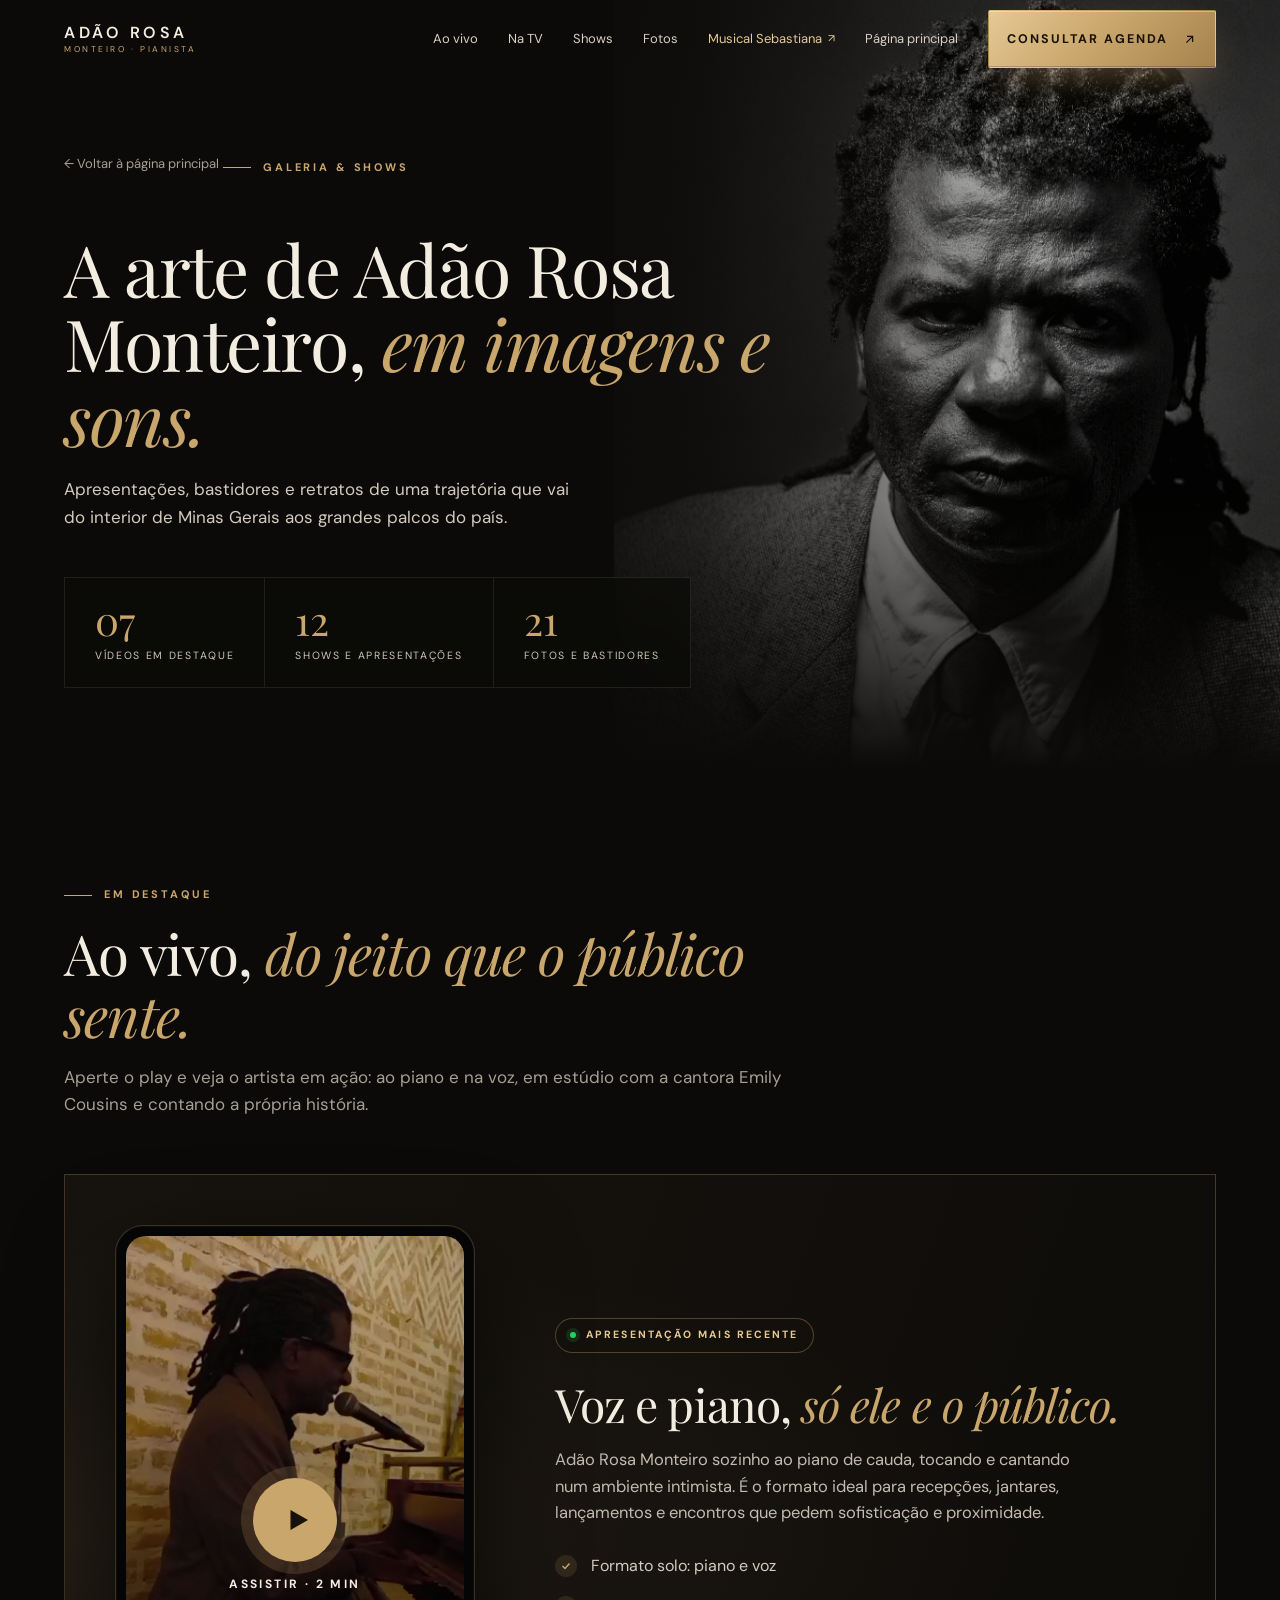
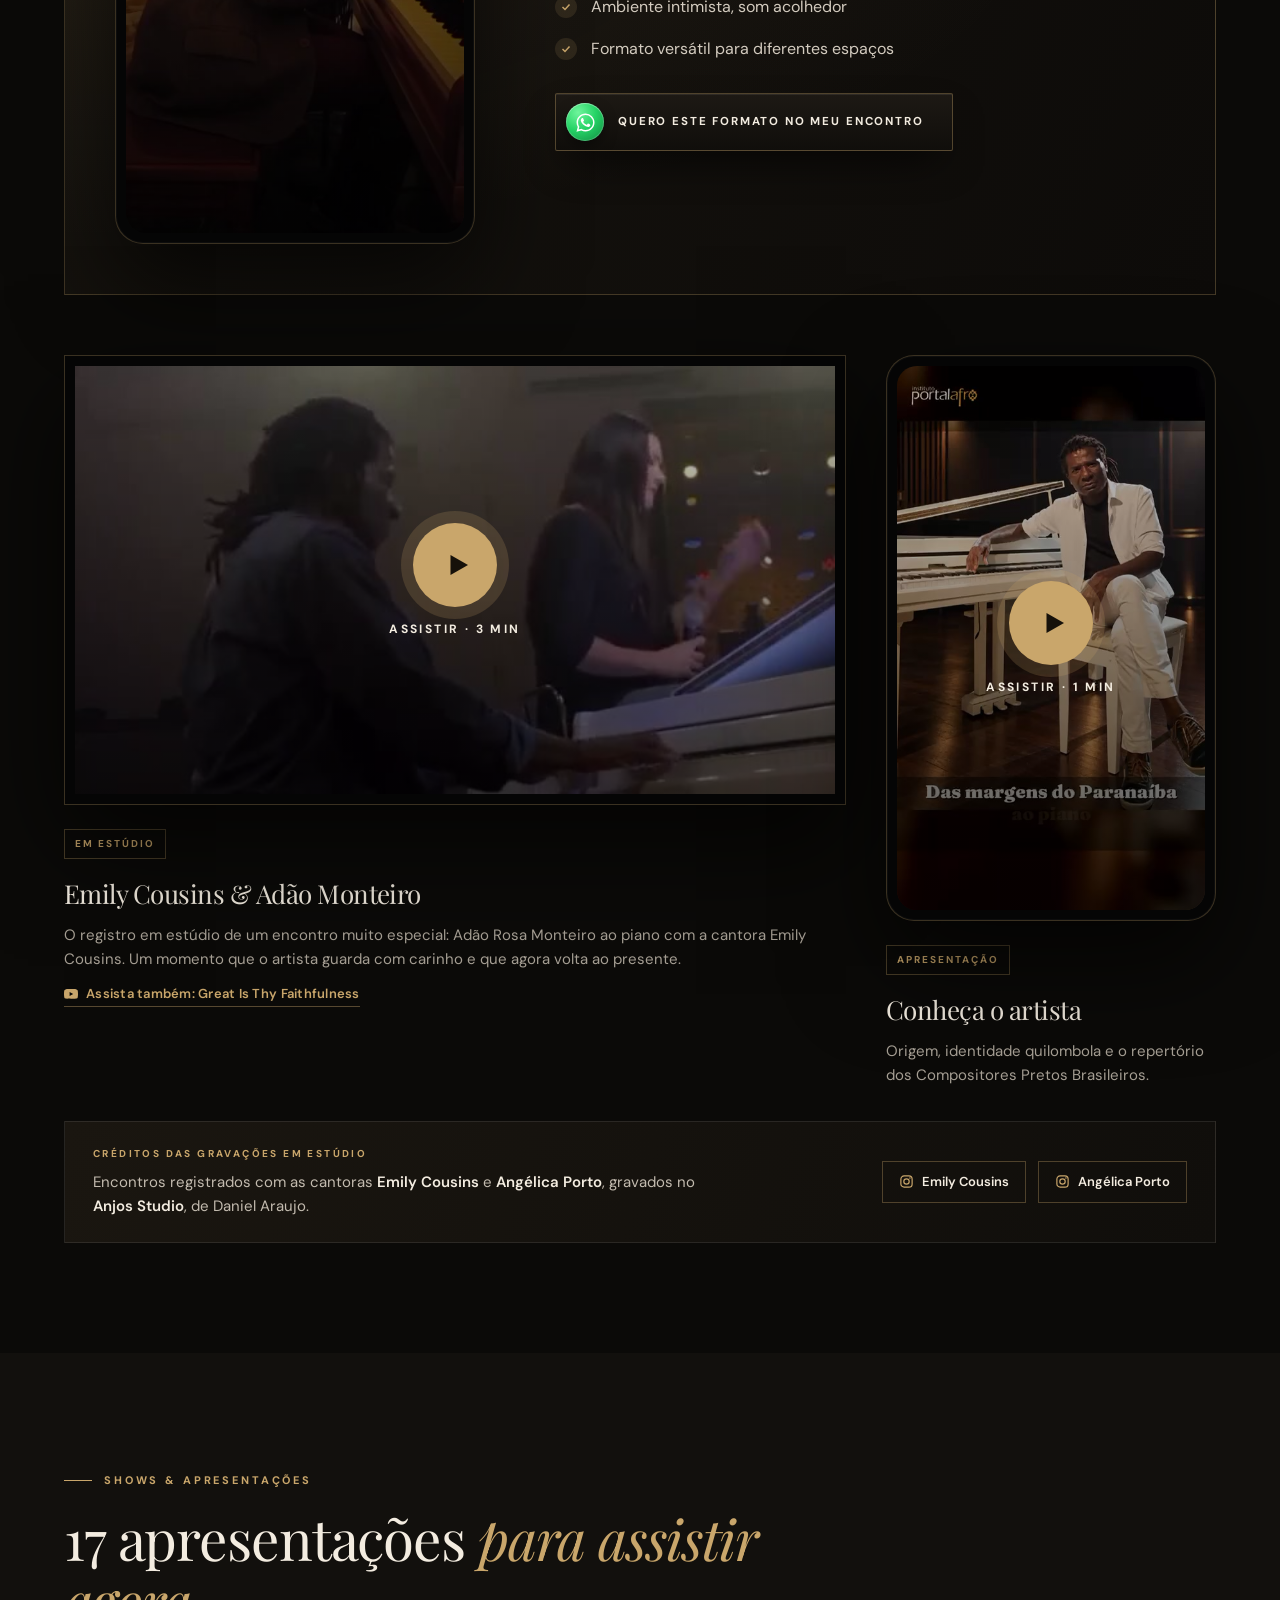
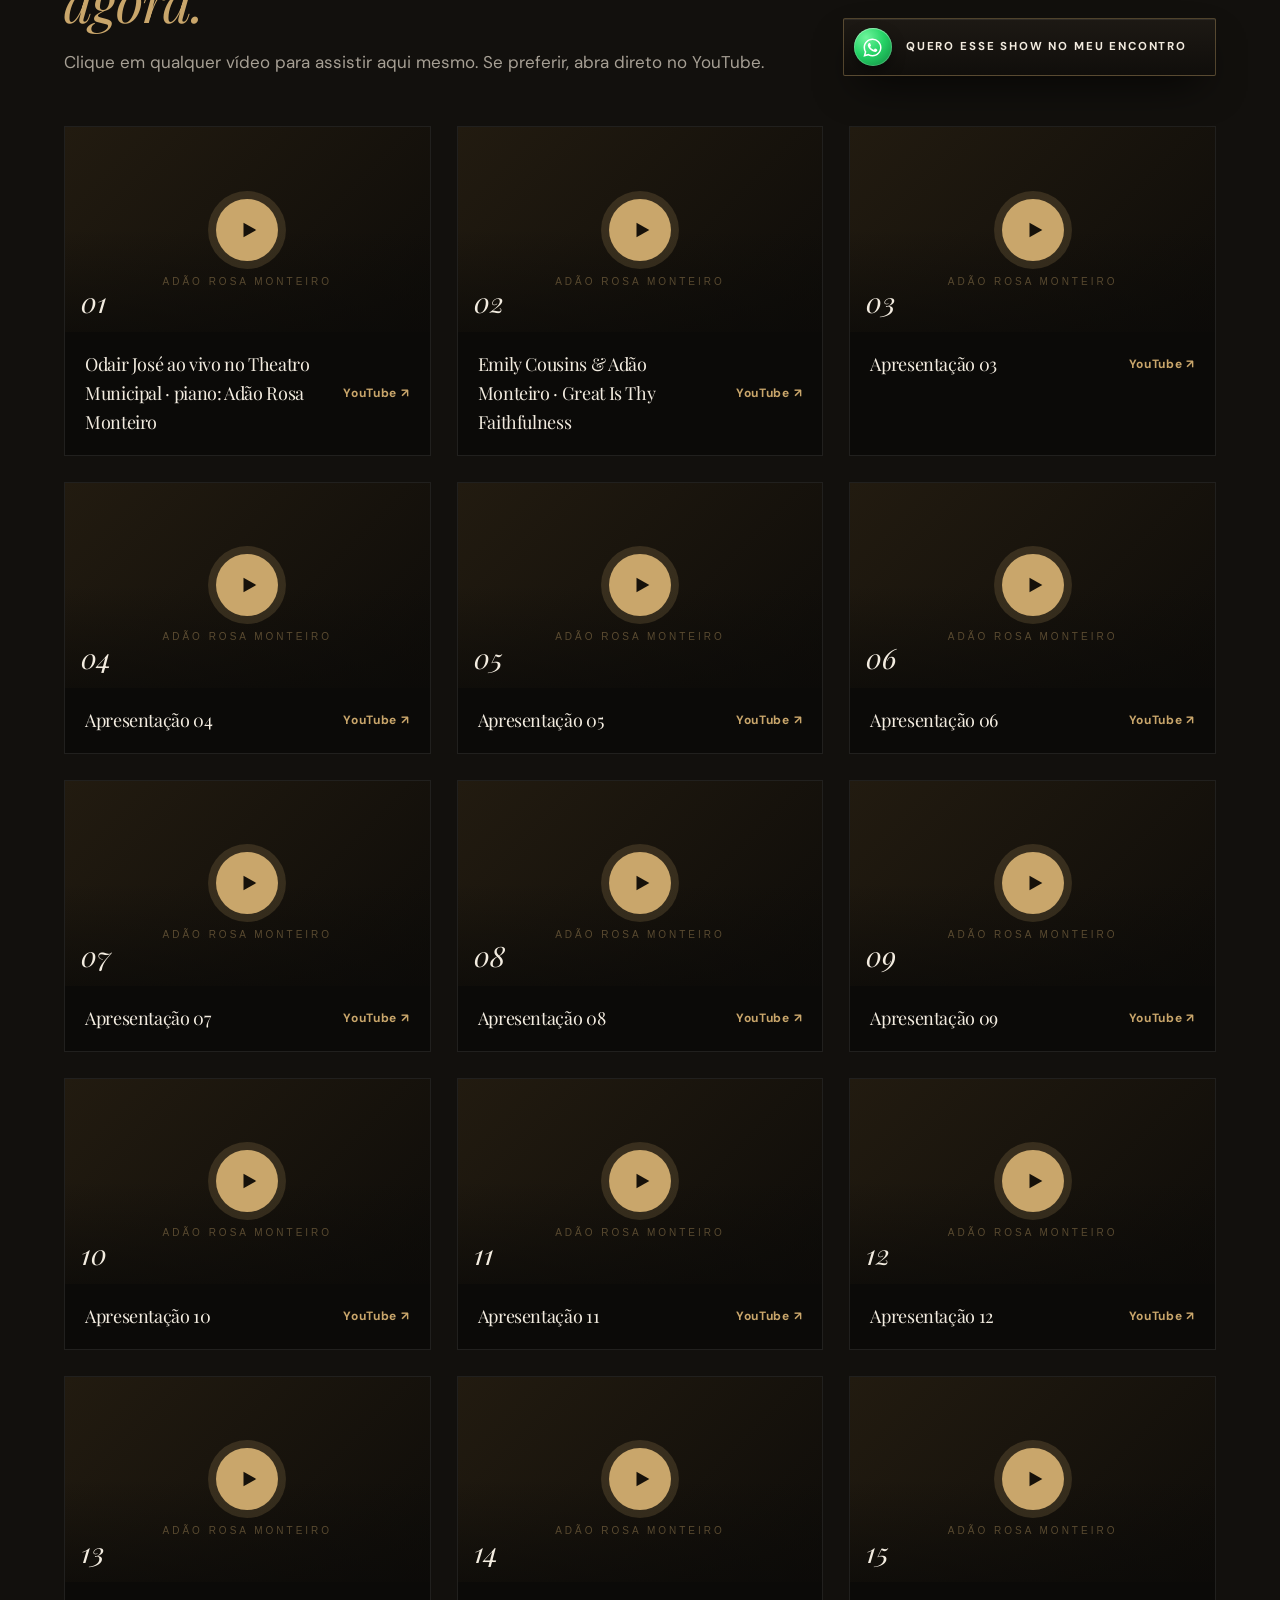
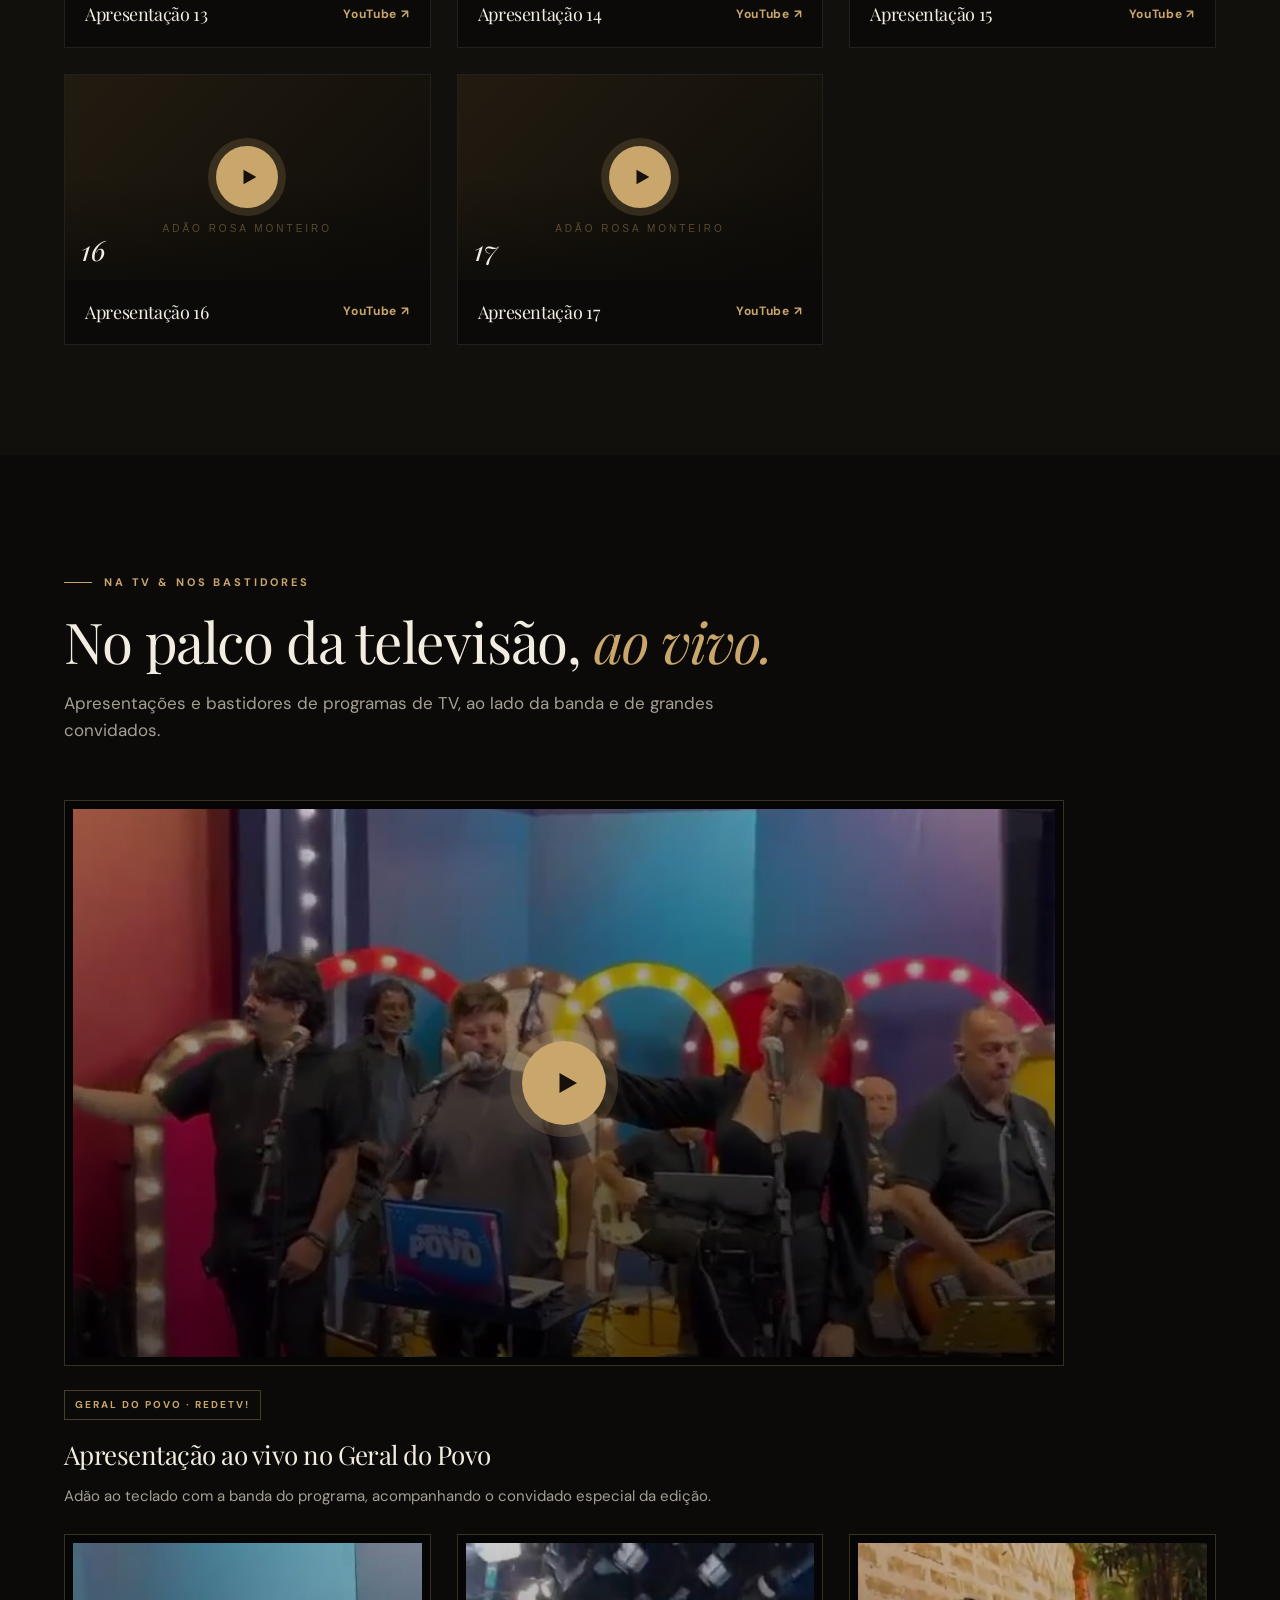
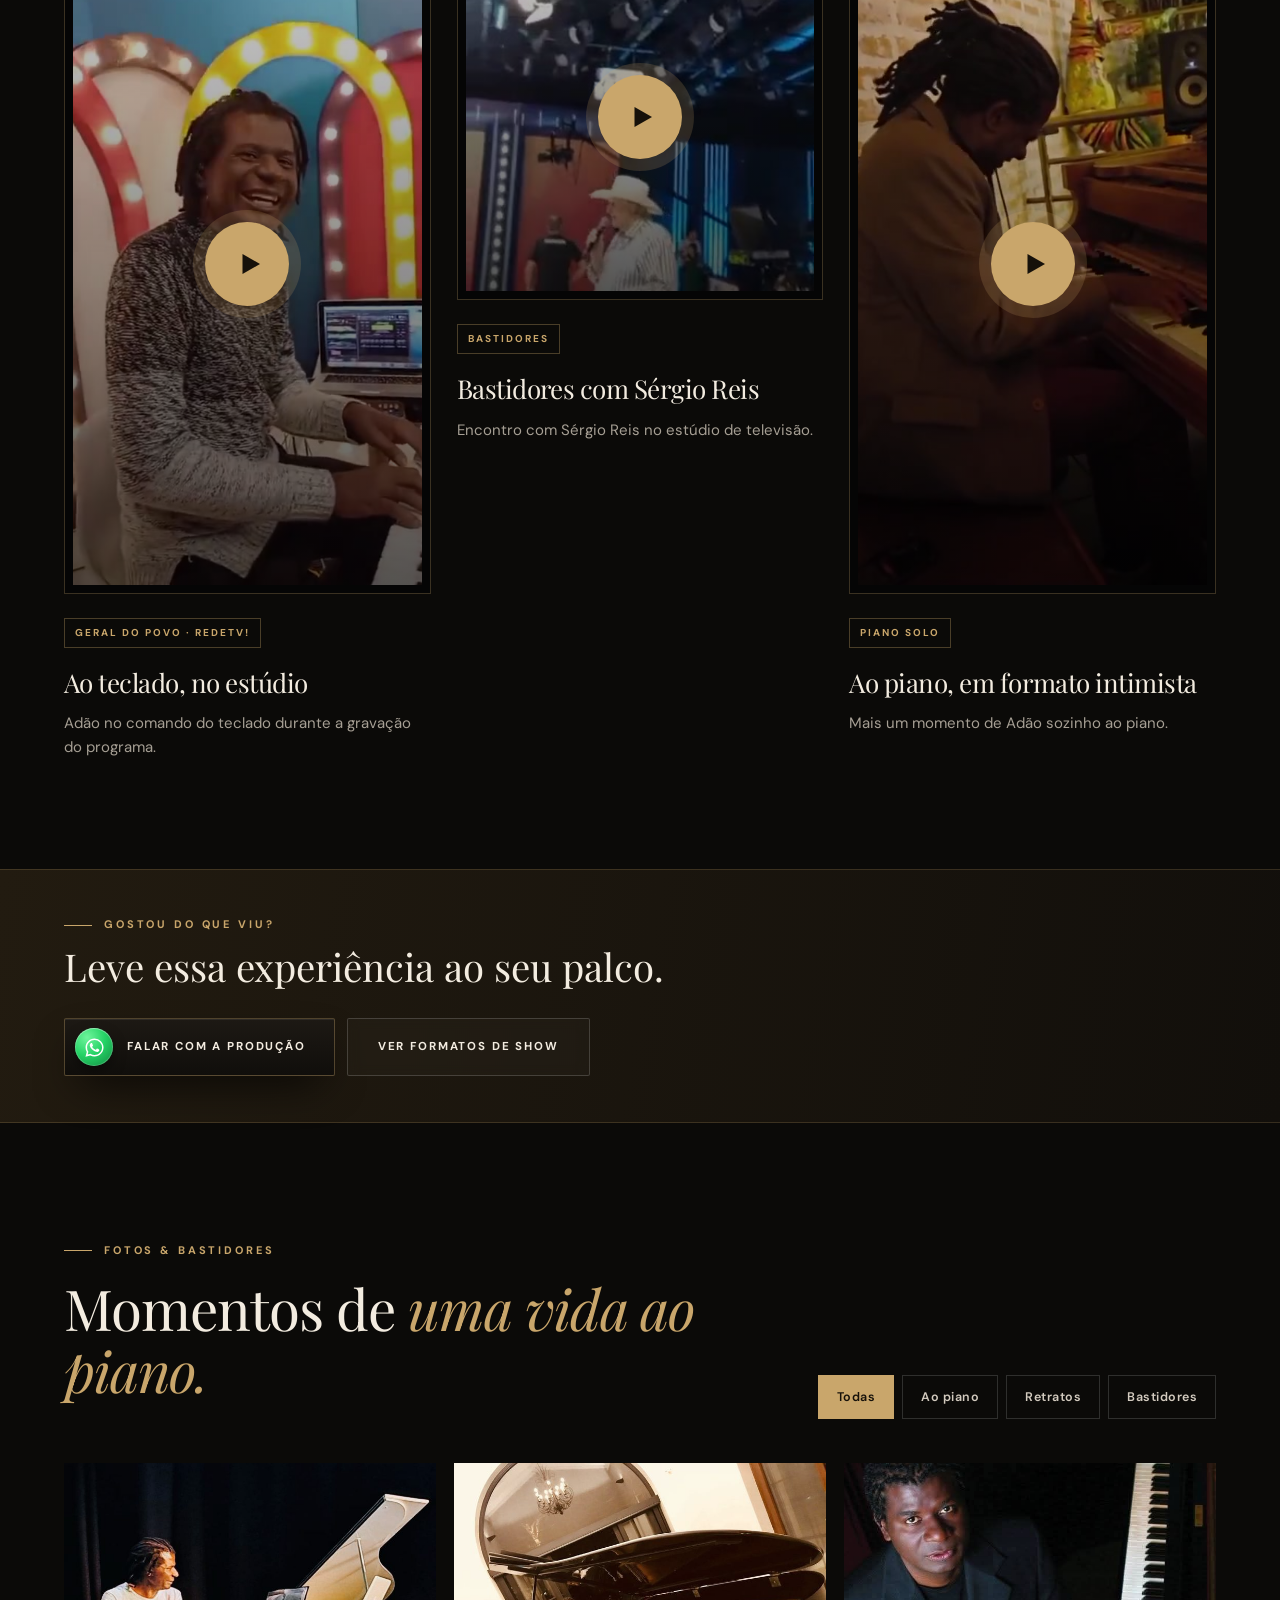
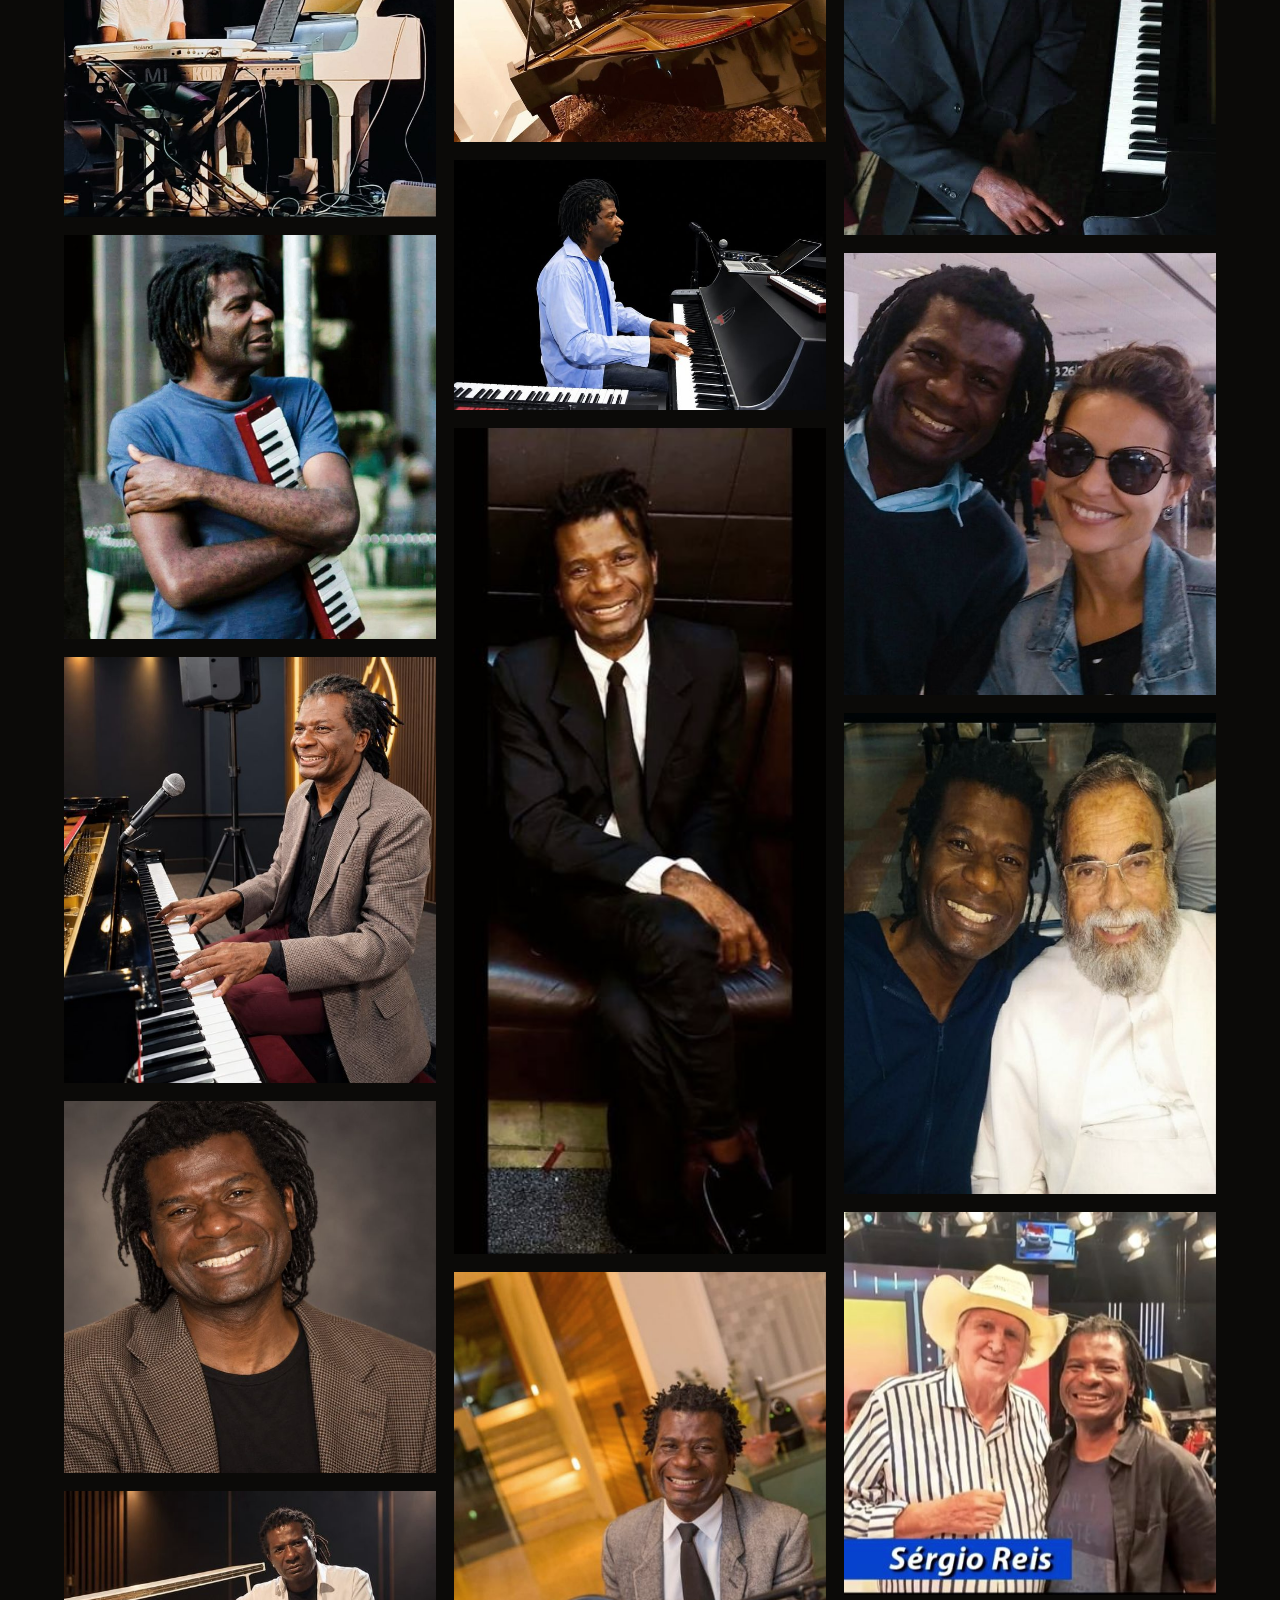
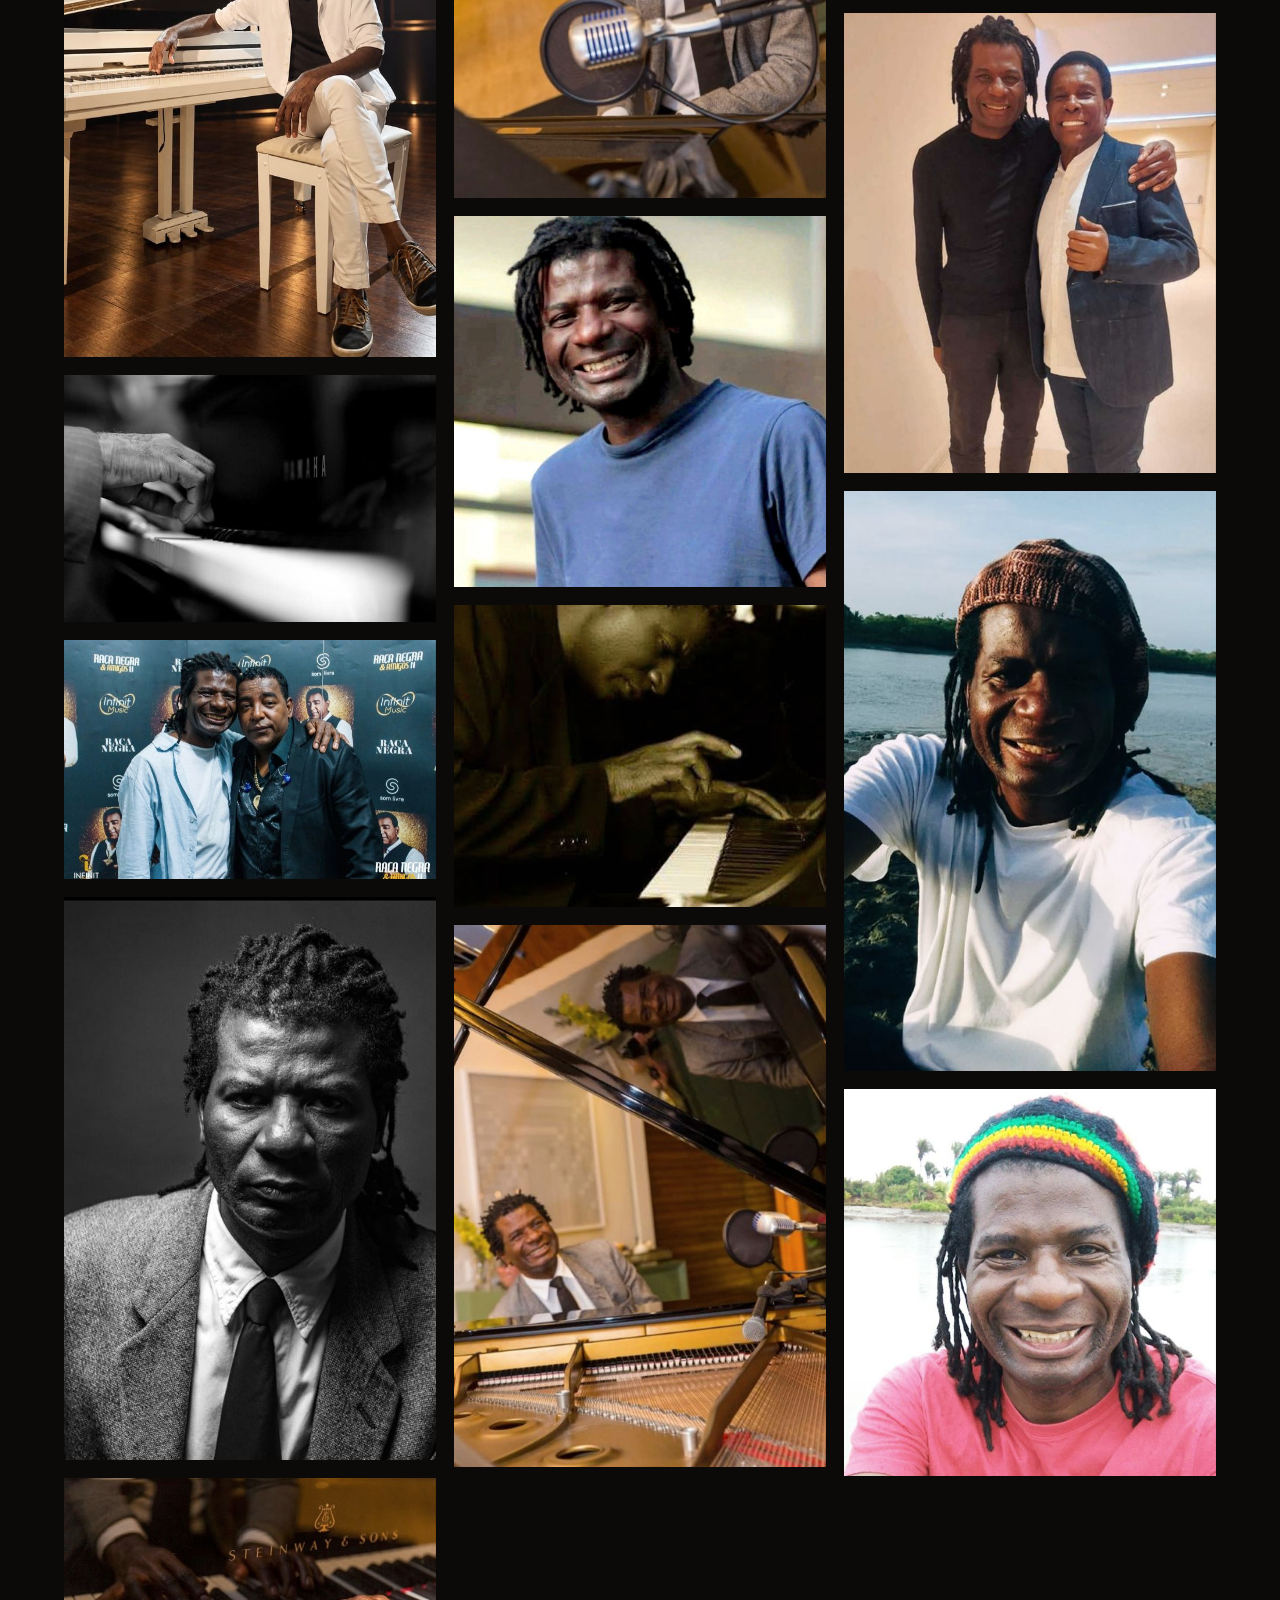
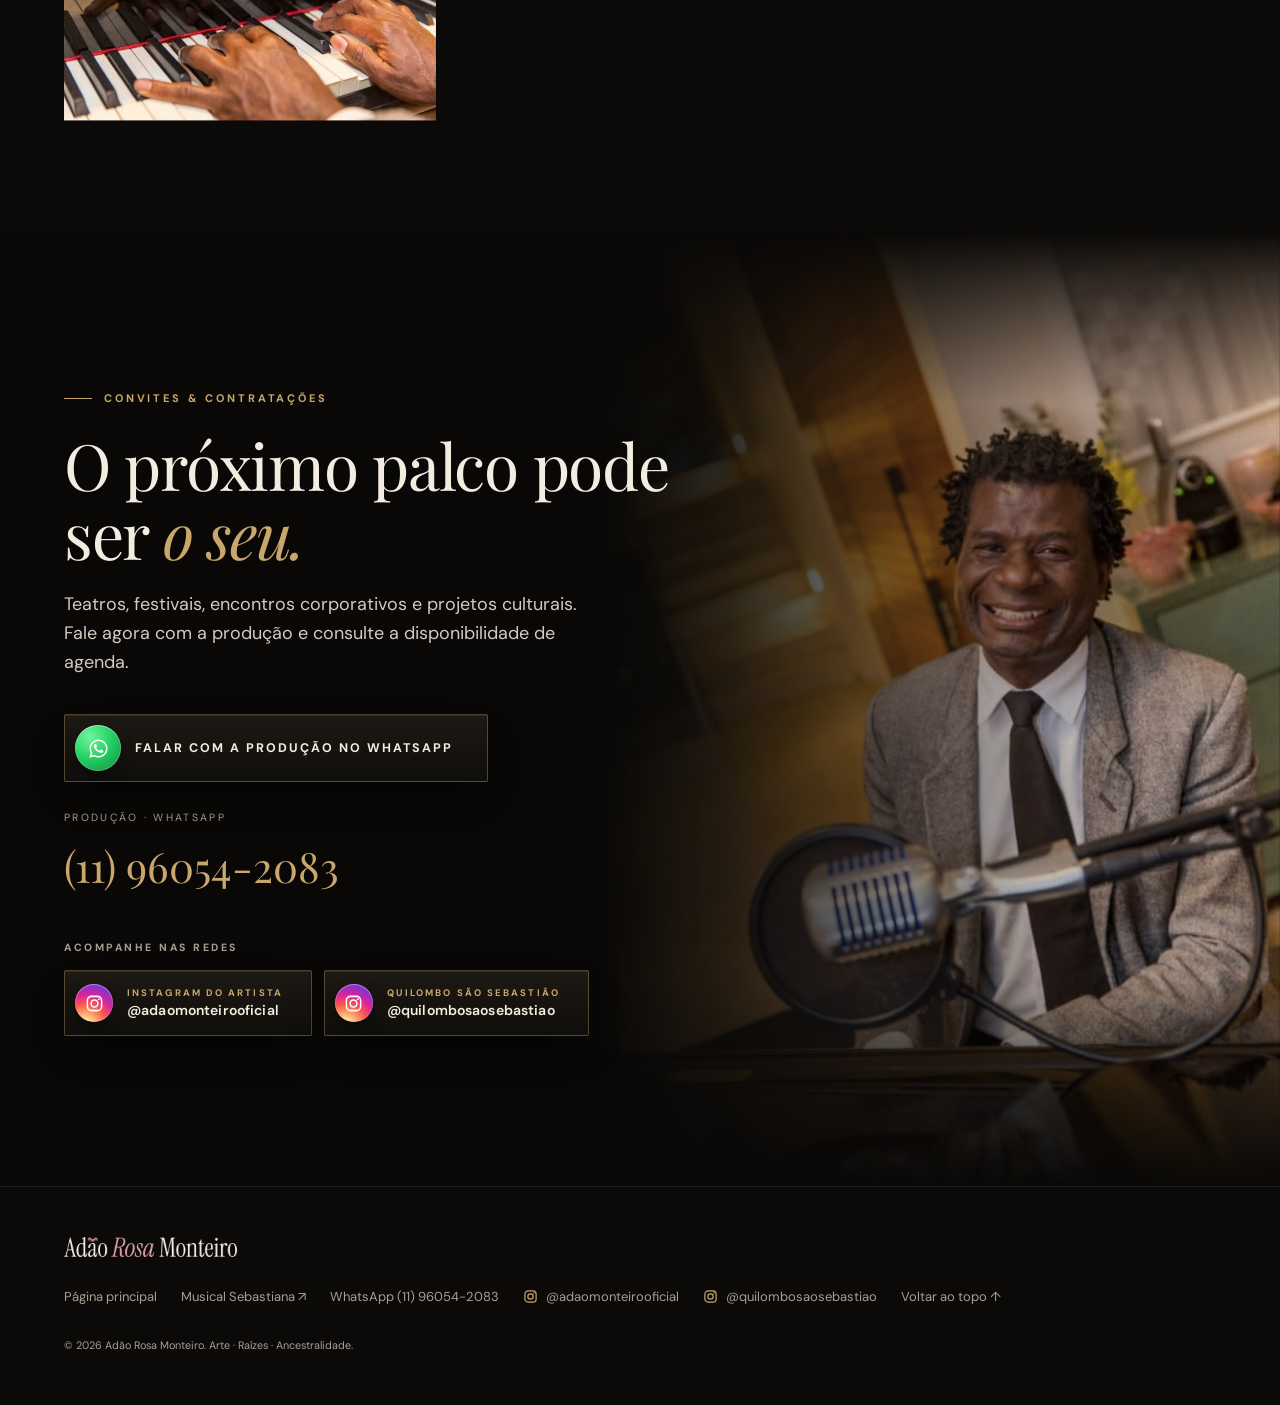
==== galeria.html @ 7bebb8dc "Galeria: duas novas fotos (palco com teclados e escaleta) Co-Authored-By: Claude Opus 5.5 <noreply@a" ====
<!DOCTYPE html>
<html lang="pt-BR">
<head>
<meta charset="UTF-8">
<meta name="viewport" content="width=device-width, initial-scale=1">
<meta name="theme-color" content="#0b0a08">
<meta name="description" content="Galeria e shows de Adão Rosa Monteiro — fotos, bastidores e apresentações do pianista, compositor e intérprete. Consulte agenda para o seu encontro.">
<link rel="icon" type="image/png" sizes="32x32" href="assets/icone-32.png">
<link rel="apple-touch-icon" href="assets/icone-180.png">
<title>Galeria &amp; Shows | Adão Rosa Monteiro</title>
<link rel="preconnect" href="https://fonts.googleapis.com">
<link rel="preconnect" href="https://fonts.gstatic.com" crossorigin>
<link href="https://fonts.googleapis.com/css2?family=DM+Sans:opsz,wght@9..40,400;9..40,500;9..40,600;9..40,700&family=Playfair+Display:ital,wght@0,400;0,500;0,600;1,400;1,500&display=swap" rel="stylesheet">
<link rel="stylesheet" href="styles.css?v=7">
</head>
<body class="page-galeria">

<svg width="0" height="0" style="position:absolute" aria-hidden="true">
  <symbol id="wa" viewBox="0 0 24 24"><path fill="currentColor" d="M17.47 14.38c-.3-.15-1.75-.86-2.02-.96-.27-.1-.47-.15-.67.15-.2.3-.77.96-.94 1.16-.17.2-.35.22-.64.07-.3-.15-1.25-.46-2.38-1.47-.88-.79-1.47-1.76-1.65-2.06-.17-.3-.02-.46.13-.6.13-.13.3-.35.45-.52.15-.17.2-.3.3-.5.1-.2.05-.37-.03-.52-.07-.15-.67-1.6-.92-2.2-.24-.58-.49-.5-.67-.5h-.57c-.2 0-.52.07-.79.37-.27.3-1.04 1.02-1.04 2.48s1.07 2.88 1.21 3.08c.15.2 2.1 3.2 5.08 4.49.71.31 1.26.49 1.69.63.71.22 1.36.19 1.87.12.57-.09 1.75-.72 2-1.41.25-.69.25-1.29.17-1.41-.07-.12-.27-.2-.57-.35M12.05 21.5h-.01a9.4 9.4 0 0 1-4.8-1.31l-.34-.2-3.57.93.95-3.48-.22-.36a9.4 9.4 0 0 1-1.44-5.02c0-5.2 4.24-9.44 9.45-9.44a9.4 9.4 0 0 1 9.43 9.45c0 5.21-4.24 9.44-9.45 9.44m8.04-17.48A11.3 11.3 0 0 0 12.05.7C5.79.7.69 5.8.69 12.06c0 2 .52 3.96 1.52 5.68L.6 23.6l6-1.57a11.3 11.3 0 0 0 5.44 1.39h.01c6.26 0 11.36-5.1 11.36-11.36 0-3.03-1.18-5.89-3.33-8.04"/></symbol>
  <symbol id="ig" viewBox="0 0 24 24"><g fill="none" stroke="currentColor" stroke-width="1.9"><rect x="3" y="3" width="18" height="18" rx="5.2"/><circle cx="12" cy="12" r="4.3"/></g><circle cx="17.5" cy="6.5" r="1.25" fill="currentColor"/></symbol>
  <symbol id="arrow" viewBox="0 0 24 24"><path fill="none" stroke="currentColor" stroke-width="2" d="M7 17L17 7M8 7h9v9"/></symbol>
  <symbol id="yt" viewBox="0 0 24 24"><path fill="currentColor" d="M23.5 6.2a3 3 0 0 0-2.1-2.1C19.5 3.6 12 3.6 12 3.6s-7.5 0-9.4.5A3 3 0 0 0 .5 6.2 31 31 0 0 0 0 12a31 31 0 0 0 .5 5.8 3 3 0 0 0 2.1 2.1c1.9.5 9.4.5 9.4.5s7.5 0 9.4-.5a3 3 0 0 0 2.1-2.1A31 31 0 0 0 24 12a31 31 0 0 0-.5-5.8M9.6 15.6V8.4l6.2 3.6z"/></symbol>
</svg>

<header class="header" id="topo">
  <div class="wrap">
    <a class="brand" href="index.html"><b>ADÃO ROSA</b><small>MONTEIRO · PIANISTA</small></a>
    <nav class="nav">
      <a href="#ao-vivo">Ao vivo</a>
      <a href="#na-tv">Na TV</a>
      <a href="#shows">Shows</a>
      <a href="#fotos">Fotos</a>
      <a href="musical.html" target="_blank" rel="noopener" class="nav-new">Musical Sebastiana <span>↗</span></a>
      <a href="index.html">Página principal</a>
      <a class="btn btn-gold wa-link" data-msg="galeria" href="#">Consultar agenda <svg><use href="#arrow"/></svg></a>
    </nav>
  </div>
</header>

<main>
<!-- HERO -->
<section class="g-hero">
  <div class="g-hero-bg" aria-hidden="true">
    <img src="assets/galeria/retrato-pb.jpg" alt="">
  </div>
  <div class="wrap g-hero-inner rv">
    <a class="back" href="index.html">← Voltar à página principal</a>
    <span class="eyebrow">Galeria &amp; shows</span>
    <h1>A arte de Adão Rosa Monteiro, <em>em imagens e sons.</em></h1>
    <p>Apresentações, bastidores e retratos de uma trajetória que vai do interior de Minas Gerais aos grandes palcos do país.</p>
    <div class="g-stats">
      <a href="#ao-vivo"><strong>07</strong><span>Vídeos em destaque</span></a>
      <a href="#shows"><strong>12</strong><span>Shows e apresentações</span></a>
      <a href="#fotos"><strong>21</strong><span>Fotos e bastidores</span></a>
    </div>
  </div>
</section>

<!-- AO VIVO (vídeos próprios) -->
<section class="sec" id="ao-vivo">
  <div class="wrap">
    <div class="sec-head rv">
      <span class="eyebrow">Em destaque</span>
      <h2>Ao vivo, <em>do jeito que o público sente.</em></h2>
      <p>Aperte o play e veja o artista em ação: ao piano e na voz, em estúdio com a cantora Emily Cousins e contando a própria história.</p>
    </div>
    <article class="latest rv">
      <div class="phone" data-player>
        <video playsinline preload="metadata" poster="assets/adao-voz-e-piano-poster.jpg">
          <source src="assets/adao-voz-e-piano.mp4" type="video/mp4">
        </video>
        <button class="play" aria-label="Reproduzir apresentação mais recente">
          <span class="play-inner"><span class="play-circle"><svg viewBox="0 0 24 24" fill="#16110a"><path d="M6 4l14 8-14 8z"/></svg></span><span>Assistir · 2 min</span></span>
        </button>
      </div>
      <div class="latest-txt">
        <span class="mf-badge"><span class="dot"></span>Apresentação mais recente</span>
        <h3>Voz e piano, <em>só ele e o público.</em></h3>
        <p>Adão Rosa Monteiro sozinho ao piano de cauda, tocando e cantando num ambiente intimista. É o formato ideal para recepções, jantares, lançamentos e encontros que pedem sofisticação e proximidade.</p>
        <ul class="checks">
          <li>Formato solo: piano e voz</li>
          <li>Ambiente intimista, som acolhedor</li>
          <li>Formato versátil para diferentes espaços</li>
        </ul>
        <a class="btn btn-wa wa-link" data-msg="vozpiano" href="#"><span class="chip chip-wa"><svg><use href="#wa"/></svg></span> Quero este formato no meu encontro</a>
      </div>
    </article>
    <div class="live-grid">
      <article class="live-main rv">
        <div class="live-frame" data-player>
          <video playsinline preload="metadata" poster="assets/adao-ao-vivo-poster.jpg">
            <source src="assets/adao-ao-vivo.mp4" type="video/mp4">
          </video>
          <button class="play" aria-label="Reproduzir o registro em estúdio de Emily Cousins e Adão Monteiro">
            <span class="play-inner"><span class="play-circle"><svg viewBox="0 0 24 24" fill="#16110a"><path d="M6 4l14 8-14 8z"/></svg></span><span>Assistir · 3 min</span></span>
          </button>
        </div>
        <div class="live-meta">
          <span class="tag">Em estúdio</span>
          <h3>Emily Cousins &amp; Adão Monteiro</h3>
          <p>O registro em estúdio de um encontro muito especial: Adão Rosa Monteiro ao piano com a cantora Emily Cousins. Um momento que o artista guarda com carinho e que agora volta ao presente.</p>
          <button class="live-more" type="button" data-yt="aqeUi9PAaUM" data-nome="Emily Cousins &amp; Adão Monteiro · Great Is Thy Faithfulness"><svg width="14" height="14"><use href="#yt"/></svg> Assista também: Great Is Thy Faithfulness</button>
        </div>
      </article>
      <article class="live-side rv">
        <div class="phone" data-player>
          <video playsinline preload="metadata" poster="assets/poster.jpg">
            <source src="assets/adao-video.mp4?v=2" type="video/mp4">
          </video>
          <button class="play" aria-label="Reproduzir apresentação do artista">
            <span class="play-inner"><span class="play-circle"><svg viewBox="0 0 24 24" fill="#16110a"><path d="M6 4l14 8-14 8z"/></svg></span><span>Assistir · 1 min</span></span>
          </button>
        </div>
        <div class="live-meta">
          <span class="tag">Apresentação</span>
          <h3>Conheça o artista</h3>
          <p>Origem, identidade quilombola e o repertório dos Compositores Pretos Brasileiros.</p>
        </div>
      </article>
    </div>
    <div class="studio-credits rv">
      <div class="sc-txt">
        <span class="sc-label">Créditos das gravações em estúdio</span>
        <p>Encontros registrados com as cantoras <b>Emily Cousins</b> e <b>Angélica Porto</b>, gravados no <b>Anjos Studio</b>, de Daniel Araujo.</p>
      </div>
      <div class="sc-links">
        <a href="https://www.instagram.com/emily_ann_jones_/" target="_blank" rel="noopener noreferrer"><svg width="15" height="15"><use href="#ig"/></svg> Emily Cousins</a>
        <a href="https://www.instagram.com/angelicaportooficial/" target="_blank" rel="noopener noreferrer"><svg width="15" height="15"><use href="#ig"/></svg> Angélica Porto</a>
      </div>
    </div>
  </div>
</section>

<!-- SHOWS (YouTube) -->
<section class="sec shows" id="shows">
  <div class="wrap">
    <div class="shows-head rv">
      <div class="sec-head" style="margin-bottom:0">
        <span class="eyebrow">Shows &amp; apresentações</span>
        <h2>17 apresentações <em>para assistir agora.</em></h2>
        <p>Clique em qualquer vídeo para assistir aqui mesmo. Se preferir, abra direto no YouTube.</p>
      </div>
      <a class="btn btn-wa wa-link" data-msg="galeria" href="#"><span class="chip chip-wa"><svg><use href="#wa"/></svg></span> Quero esse show no meu encontro</a>
    </div>
    <div class="yt-grid" id="yt-grid"><!-- preenchido por galeria.js --></div>
  </div>
</section>

<!-- NA TV -->
<section class="sec tv-sec" id="na-tv">
  <div class="wrap">
    <div class="sec-head rv">
      <span class="eyebrow">Na TV &amp; nos bastidores</span>
      <h2>No palco da televisão, <em>ao vivo.</em></h2>
      <p>Apresentações e bastidores de programas de TV, ao lado da banda e de grandes convidados.</p>
    </div>
    <div class="tv-grid">
      <article class="tv-card tv-wide rv">
        <div class="tv-frame" data-player style="aspect-ratio:848/480">
          <video playsinline preload="metadata" poster="assets/tv-geral-do-povo-poster.jpg"><source src="assets/tv-geral-do-povo.mp4" type="video/mp4"></video>
          <button class="play" aria-label="Reproduzir: Apresentação ao vivo no Geral do Povo"><span class="play-inner"><span class="play-circle"><svg viewBox="0 0 24 24" fill="#16110a"><path d="M6 4l14 8-14 8z"/></svg></span></span></button>
        </div>
        <div class="live-meta"><span class="tag">Geral do Povo · RedeTV!</span><h3>Apresentação ao vivo no Geral do Povo</h3><p>Adão ao teclado com a banda do programa, acompanhando o convidado especial da edição.</p></div>
      </article>
      <article class="tv-card  rv">
        <div class="tv-frame" data-player style="aspect-ratio:480/864">
          <video playsinline preload="metadata" poster="assets/teclado-geral-do-povo-poster.jpg"><source src="assets/teclado-geral-do-povo.mp4" type="video/mp4"></video>
          <button class="play" aria-label="Reproduzir: Ao teclado, no estúdio"><span class="play-inner"><span class="play-circle"><svg viewBox="0 0 24 24" fill="#16110a"><path d="M6 4l14 8-14 8z"/></svg></span></span></button>
        </div>
        <div class="live-meta"><span class="tag">Geral do Povo · RedeTV!</span><h3>Ao teclado, no estúdio</h3><p>Adão no comando do teclado durante a gravação do programa.</p></div>
      </article>
      <article class="tv-card  rv">
        <div class="tv-frame" data-player style="aspect-ratio:1/1">
          <video playsinline preload="metadata" poster="assets/bastidores-sergio-reis-poster.jpg"><source src="assets/bastidores-sergio-reis.mp4" type="video/mp4"></video>
          <button class="play" aria-label="Reproduzir: Bastidores com Sérgio Reis"><span class="play-inner"><span class="play-circle"><svg viewBox="0 0 24 24" fill="#16110a"><path d="M6 4l14 8-14 8z"/></svg></span></span></button>
        </div>
        <div class="live-meta"><span class="tag">Bastidores</span><h3>Bastidores com Sérgio Reis</h3><p>Encontro com Sérgio Reis no estúdio de televisão.</p></div>
      </article>
      <article class="tv-card  rv">
        <div class="tv-frame" data-player style="aspect-ratio:480/864">
          <video playsinline preload="metadata" poster="assets/piano-solo-poster.jpg"><source src="assets/piano-solo.mp4" type="video/mp4"></video>
          <button class="play" aria-label="Reproduzir: Ao piano, em formato intimista"><span class="play-inner"><span class="play-circle"><svg viewBox="0 0 24 24" fill="#16110a"><path d="M6 4l14 8-14 8z"/></svg></span></span></button>
        </div>
        <div class="live-meta"><span class="tag">Piano solo</span><h3>Ao piano, em formato intimista</h3><p>Mais um momento de Adão sozinho ao piano.</p></div>
      </article>
    </div>
  </div>
</section>

<!-- CTA intermediário -->
<section class="mid-cta">
  <div class="wrap mid-cta-inner rv">
    <p><span class="eyebrow">Gostou do que viu?</span><strong>Leve essa experiência ao seu palco.</strong></p>
    <div>
      <a class="btn btn-wa wa-link" data-msg="galeria" href="#"><span class="chip chip-wa"><svg><use href="#wa"/></svg></span> Falar com a produção</a>
      <a class="btn btn-ghost" href="index.html#formatos">Ver formatos de show</a>
    </div>
  </div>
</section>

<!-- FOTOS -->
<section class="sec" id="fotos">
  <div class="wrap">
    <div class="photos-head rv">
      <div class="sec-head" style="margin-bottom:0">
        <span class="eyebrow">Fotos &amp; bastidores</span>
        <h2>Momentos de <em>uma vida ao piano.</em></h2>
      </div>
      <div class="filters" role="tablist" aria-label="Filtrar fotos">
        <button class="on" data-filter="todas">Todas</button>
        <button data-filter="piano">Ao piano</button>
        <button data-filter="retratos">Retratos</button>
        <button data-filter="bastidores">Bastidores</button>
      </div>
    </div>
    <div class="masonry" id="masonry"><!-- preenchido por galeria.js --></div>
  </div>
</section>

<!-- FINAL CTA -->
<section class="final">
  <div class="final-photo" role="img" aria-label="Adão Rosa Monteiro ao piano" style="background-image:url('assets/galeria/piano-e-voz.jpg');background-position:50% 30%"></div>
  <div class="final-glow"></div>
  <div class="wrap">
    <div class="final-content rv">
      <span class="eyebrow">Convites &amp; contratações</span>
      <h2>O próximo palco pode ser <em>o seu.</em></h2>
      <p>Teatros, festivais, encontros corporativos e projetos culturais. Fale agora com a produção e consulte a disponibilidade de agenda.</p>
      <a class="btn btn-wa btn-lg wa-link" data-msg="galeria" href="#"><span class="chip chip-wa"><svg><use href="#wa"/></svg></span> Falar com a produção no WhatsApp</a>
      <span class="tel"><small>Produção · WhatsApp</small>(11) 96054-2083</span>
      <span class="socials-label">Acompanhe nas redes</span>
      <div class="socials"><a class="btn btn-ig" href="https://www.instagram.com/adaomonteirooficial/" target="_blank" rel="noopener noreferrer"><span class="chip chip-ig"><svg><use href="#ig"/></svg></span><span class="lbl"><small>Instagram do artista</small><b>@adaomonteirooficial</b></span></a><a class="btn btn-ig" href="https://www.instagram.com/quilombosaosebastiao/" target="_blank" rel="noopener noreferrer"><span class="chip chip-ig"><svg><use href="#ig"/></svg></span><span class="lbl"><small>Quilombo São Sebastião</small><b>@quilombosaosebastiao</b></span></a></div>
    </div>
  </div>
</section>
</main>

<footer>
  <div class="wrap">
    <a class="brand brand-logo" href="index.html" aria-label="Adão Rosa Monteiro · início"><img src="assets/logo-adao-rosa-monteiro.png" srcset="assets/logo-adao-rosa-monteiro-sm.png 480w, assets/logo-adao-rosa-monteiro.png 960w" sizes="240px" width="240" height="27" alt="Adão Rosa Monteiro"></a>
    <div class="links">
      <a href="index.html">Página principal</a>
      <a href="musical.html" target="_blank" rel="noopener">Musical Sebastiana ↗</a>
      <a class="wa-link" data-msg="galeria" href="#">WhatsApp (11) 96054-2083</a>
      <a class="foot-ig" href="https://www.instagram.com/adaomonteirooficial/" target="_blank" rel="noopener noreferrer"><svg width="15" height="15"><use href="#ig"/></svg>@adaomonteirooficial</a>
      <a class="foot-ig" href="https://www.instagram.com/quilombosaosebastiao/" target="_blank" rel="noopener noreferrer"><svg width="15" height="15"><use href="#ig"/></svg>@quilombosaosebastiao</a>
      <a href="#topo">Voltar ao topo ↑</a>
    </div>
    <small style="width:100%">© <span id="ano"></span> Adão Rosa Monteiro. Arte · Raízes · Ancestralidade.</small>
  </div>
</footer>

<div class="mbar">
  <a class="btn btn-ghost" href="index.html">Página principal</a>
  <a class="btn btn-wa wa-link" data-msg="galeria" href="#"><span class="chip chip-wa"><svg><use href="#wa"/></svg></span> Consultar data</a>
</div>

<!-- Lightbox de fotos -->
<div class="lb" id="lb" aria-hidden="true" role="dialog" aria-label="Visualizar foto">
  <button class="lb-close" data-close aria-label="Fechar">✕</button>
  <button class="lb-nav lb-prev" aria-label="Foto anterior">‹</button>
  <figure class="lb-fig">
    <img id="lb-img" alt="">
    <figcaption><span id="lb-cap"></span><em id="lb-count"></em></figcaption>
  </figure>
  <button class="lb-nav lb-next" aria-label="Próxima foto">›</button>
</div>

<!-- Modal de vídeo (YouTube) -->
<div class="vm" id="vm" aria-hidden="true" role="dialog" aria-label="Assistir vídeo">
  <div class="vm-box">
    <div class="vm-top">
      <span id="vm-title">Apresentação</span>
      <div>
        <a id="vm-yt" href="#" target="_blank" rel="noopener noreferrer"><svg width="18" height="18"><use href="#yt"/></svg> Abrir no YouTube ↗</a>
        <button data-close aria-label="Fechar">✕</button>
      </div>
    </div>
    <div class="vm-frame" id="vm-frame"></div>
    <div class="vm-bottom">
      <span>Gostou? Leve este artista ao seu encontro.</span>
      <a class="btn btn-wa wa-link" data-msg="galeria" href="#"><span class="chip chip-wa"><svg><use href="#wa"/></svg></span> Consultar agenda</a>
    </div>
  </div>
</div>

<script src="galeria.js?v=5"></script>
<script src="script.js?v=4"></script>
</body>
</html>
---- styles.css ----
:root{
  --bg:#0b0a08;--bg2:#12100d;--panel:#18150f;--line:#ffffff17;
  --gold:#c9a66b;--gold2:#e6c896;--cream:#f3ece0;--muted:#a69f94;--wa:#25d366;
  --serif:'Playfair Display',Georgia,serif;--sans:'DM Sans',system-ui,sans-serif;
}
*{box-sizing:border-box}
html{scroll-behavior:smooth}
body{margin:0;background:var(--bg);color:var(--cream);font-family:var(--sans);font-size:16px;line-height:1.6;-webkit-font-smoothing:antialiased}
img,video{display:block;max-width:100%}
a{color:inherit;text-decoration:none}
h1,h2,h3{font-family:var(--serif);font-weight:400;margin:0;letter-spacing:-.02em}
h1 em,h2 em,h3 em{color:var(--gold);font-style:italic}
p{margin:0}
.wrap{width:min(1180px,90%);margin:auto}
.eyebrow{display:inline-flex;align-items:center;gap:12px;font-size:11px;font-weight:700;letter-spacing:.26em;text-transform:uppercase;color:var(--gold)}
.eyebrow::before{content:"";width:28px;height:1px;background:var(--gold)}
section{position:relative}
.sec{padding:110px 0}
.sec-head{max-width:720px;margin-bottom:56px}
.sec-head h2{font-size:clamp(2.2rem,4.4vw,3.8rem);line-height:1.1;margin:18px 0 18px}
.sec-head p{color:var(--muted);font-size:17px}

/* Buttons */
.btn{display:inline-flex;align-items:center;justify-content:center;gap:12px;padding:18px 26px;font-weight:700;font-size:14px;letter-spacing:.02em;border-radius:2px;transition:transform .2s,background .2s,box-shadow .2s;cursor:pointer;border:0;font-family:var(--sans)}
.btn:hover{transform:translateY(-3px)}
.btn-gold{background:var(--gold);color:#16110a;box-shadow:0 10px 40px #c9a66b33}
.btn-gold:hover{background:var(--gold2)}
.btn-wa{background:var(--wa);color:#05210f;box-shadow:0 10px 40px #25d36633}
.btn-wa:hover{background:#3be37b}
.btn-ghost{border:1px solid #ffffff38;color:var(--cream);background:transparent}
.btn-ghost:hover{border-color:var(--gold);color:var(--gold)}
.btn svg{width:20px;height:20px;flex:none}
.micro{font-size:12.5px;color:var(--muted);margin-top:14px;display:flex;align-items:center;gap:8px;flex-wrap:wrap}
.micro b{color:var(--cream);font-weight:600}
.dot{width:7px;height:7px;border-radius:50%;background:var(--wa);box-shadow:0 0 0 4px #25d36626;display:inline-block}

/* Header */
.header{position:fixed;inset:0 0 auto;z-index:50;transition:background .3s,border-color .3s;border-bottom:1px solid transparent}
.header.scrolled{background:#0b0a08e8;backdrop-filter:blur(14px);border-color:var(--line)}
.header .wrap{display:flex;align-items:center;justify-content:space-between;height:78px}
.brand{display:flex;flex-direction:column;line-height:1.1}
.brand b{font-size:16px;letter-spacing:.22em;font-weight:600}
.brand small{font-size:8.5px;letter-spacing:.3em;color:var(--gold);margin-top:4px}
.nav{display:flex;gap:30px;align-items:center;font-size:13px}
.nav a:not(.btn){color:#d8d0c4;transition:color .2s}
.nav a:not(.btn):hover{color:var(--gold)}
.nav .btn{padding:12px 18px;font-size:12.5px}

/* Hero */
.hero{min-height:100svh;display:flex;align-items:center;padding:120px 0 70px;overflow:hidden;background:radial-gradient(ellipse 60% 70% at 15% 40%,#c9a66b14,transparent 70%),var(--bg)}
.hero-grid{display:grid;grid-template-columns:1.15fr .85fr;gap:60px;align-items:center}
.hero h1{font-size:clamp(2.8rem,6vw,5.6rem);line-height:1.02;margin:26px 0 26px}
.hero .lead{font-size:18px;color:#d3cbbf;max-width:560px}
.hero .lead b{color:var(--cream);font-weight:600}
.hero-actions{display:flex;gap:14px;flex-wrap:wrap;margin-top:36px}
.hero-media{position:relative}
.hero-photo{position:relative;aspect-ratio:4/5;overflow:hidden;border:1px solid #c9a66b40}
.hero-photo img{width:100%;height:100%;object-fit:cover;object-position:40% 30%;filter:contrast(1.05) saturate(.85);transform:scale(1.04);animation:zoom 20s ease-in-out infinite alternate}
.hero-photo::after{content:"";position:absolute;inset:0;background:linear-gradient(0deg,#0b0a08cc,transparent 45%)}
.hero-badge{position:absolute;left:-34px;bottom:44px;z-index:2;background:#14110cf2;border:1px solid #c9a66b55;padding:18px 22px;max-width:270px;backdrop-filter:blur(8px)}
.hero-badge small{display:block;font-size:10px;letter-spacing:.22em;color:var(--gold);text-transform:uppercase;margin-bottom:6px}
.hero-badge strong{font-family:var(--serif);font-weight:400;font-size:19px;line-height:1.25}
.hero-tag{position:absolute;right:0;top:-46px;z-index:2;display:inline-flex;align-items:center;gap:10px;padding:9px 16px;border:1px solid #c9a66b59;border-radius:999px;background:#14110ccc;color:var(--gold2);font-size:10.5px;font-weight:700;letter-spacing:.2em;text-transform:uppercase;backdrop-filter:blur(8px)}
.hero-tag .dot{width:6px;height:6px;box-shadow:0 0 0 3px #25d36630;animation:blink 2.4s ease-in-out infinite}
.hero-media::before{content:"";position:absolute;top:-14px;right:-14px;width:90px;height:90px;border-top:1px solid #c9a66b80;border-right:1px solid #c9a66b80;pointer-events:none}
.hero-media::after{content:"";position:absolute;bottom:-14px;right:-14px;width:90px;height:90px;border-bottom:1px solid #c9a66b80;border-right:1px solid #c9a66b80;pointer-events:none}

/* Marquee */
.marquee{border-block:1px solid var(--line);background:var(--bg2);overflow:hidden;padding:24px 0}
.marquee-track{display:flex;gap:56px;width:max-content;animation:scroll 42s linear infinite}
.marquee span{font-family:var(--serif);font-size:22px;color:#cfc6b8;white-space:nowrap;display:flex;align-items:center;gap:56px}
.marquee span::after{content:"";width:5px;height:5px;border:1px solid var(--gold);transform:rotate(45deg);opacity:.8}
.marquee-label{text-align:center;font-size:10.5px;letter-spacing:.3em;color:var(--muted);margin-bottom:16px;text-transform:uppercase}

/* Video */
.video-sec{background:linear-gradient(180deg,var(--bg2),var(--bg))}
.video-grid{display:grid;grid-template-columns:1fr 380px;gap:90px;align-items:center}
.checks{list-style:none;padding:0;margin:30px 0 38px;display:grid;gap:16px}
.checks li{display:flex;gap:14px;color:#d3cbbf}
.checks li::before{content:"";flex:none;width:22px;height:22px;margin-top:2px;border-radius:50%;background:#c9a66b22 url("data:image/svg+xml,%3Csvg xmlns='http://www.w3.org/2000/svg' viewBox='0 0 24 24' fill='none' stroke='%23c9a66b' stroke-width='3'%3E%3Cpath d='M5 12l5 5 9-10'/%3E%3C/svg%3E") center/12px no-repeat}
.phone{position:relative;padding:10px;background:#050505;border:1px solid #c9a66b45;border-radius:28px;box-shadow:0 40px 100px #000a,0 0 0 1px #ffffff08 inset}
.phone video{width:100%;aspect-ratio:480/848;object-fit:cover;border-radius:20px;background:#000}
.play{position:absolute;inset:10px;border-radius:20px;display:grid;place-items:center;background:linear-gradient(0deg,#000a,#0003);cursor:pointer;border:0;color:var(--cream);font-family:var(--sans);transition:opacity .3s}
.play.hide{opacity:0;pointer-events:none}
.play-inner{display:grid;justify-items:center;gap:14px}
.play-circle{width:84px;height:84px;border-radius:50%;background:var(--gold);display:grid;place-items:center;box-shadow:0 0 0 12px #c9a66b30;animation:pulse 2.2s infinite}
.play-circle svg{width:30px;height:30px;margin-left:5px}
.play-inner span{font-size:12px;letter-spacing:.2em;text-transform:uppercase;font-weight:700}

/* Contrast */
.contrast{display:grid;grid-template-columns:1fr 1fr;gap:2px;background:var(--line);border:1px solid var(--line)}
.contrast>div{background:var(--bg);padding:44px}
.contrast h3{font-size:24px;margin-bottom:24px}
.contrast ul{list-style:none;padding:0;margin:0;display:grid;gap:16px}
.contrast li{display:flex;gap:12px;color:#bdb5a9}
.contrast .no li::before{content:"—";color:#6f685f}
.contrast .yes{background:linear-gradient(160deg,#1d1810,#120f0b)}
.contrast .yes h3{color:var(--gold)}
.contrast .yes li{color:#e5dccd}
.contrast .yes li::before{content:"";flex:none;width:5px;height:5px;margin-top:10px;border:1px solid var(--gold);transform:rotate(45deg)}

/* Formats */
.formats{display:grid;grid-template-columns:repeat(2,1fr);gap:22px}
.format{position:relative;padding:40px;background:var(--panel);border:1px solid var(--line);display:flex;flex-direction:column;transition:border-color .3s,transform .3s}
.format:hover{border-color:#c9a66b70;transform:translateY(-4px)}
.format .num{font-family:var(--serif);font-style:italic;color:var(--gold);font-size:15px}
.format h3{font-size:30px;margin:14px 0 14px;line-height:1.15}
.format p{color:var(--muted);font-size:15px}
.format .ideal{margin:22px 0 28px;padding-top:18px;border-top:1px solid var(--line);font-size:13px;color:#cfc6b8}
.format .ideal b{color:var(--gold);font-weight:600;letter-spacing:.12em;font-size:10.5px;text-transform:uppercase;display:block;margin-bottom:6px}
.format .link{margin-top:auto;display:inline-flex;align-items:center;gap:10px;color:var(--gold);font-weight:700;font-size:13.5px;letter-spacing:.03em}
.format .link:hover{color:var(--gold2)}
.format.featured{background:linear-gradient(160deg,#241d12,#16120c);border-color:#c9a66b66}
.format .pill{position:absolute;top:22px;right:22px;font-size:10px;letter-spacing:.18em;text-transform:uppercase;font-weight:700;background:var(--gold);color:#16110a;padding:6px 10px}

/* Story */
.story-grid{display:grid;grid-template-columns:.9fr 1.1fr;gap:80px;align-items:center}
.story-img{position:relative}
.story-img img{width:100%;aspect-ratio:4/5;object-fit:cover;object-position:22% 60%;border:1px solid #c9a66b40;filter:saturate(.8) contrast(1.05)}
.story-img figcaption{position:absolute;right:-20px;bottom:-20px;background:var(--gold);color:#16110a;padding:16px 20px;font-size:12px;font-weight:700;letter-spacing:.12em;text-transform:uppercase;max-width:230px;line-height:1.4}
.story p{color:#c3bbaf;font-size:16.5px;margin-bottom:18px}
.story p b{color:var(--cream);font-weight:600}
.story blockquote{margin:34px 0 0;padding:6px 0 6px 26px;border-left:2px solid var(--gold);font-family:var(--serif);font-style:italic;font-size:clamp(1.4rem,2.4vw,2rem);line-height:1.35;color:var(--cream)}
.story blockquote cite{display:block;font-family:var(--sans);font-style:normal;font-size:11px;letter-spacing:.2em;color:var(--gold);text-transform:uppercase;margin-top:14px}

/* Proof */
.proof{background:var(--bg2)}
.stats{display:grid;grid-template-columns:repeat(4,1fr);border-block:1px solid var(--line);margin-bottom:60px}
.stats>div{padding:36px 22px;border-right:1px solid var(--line)}
.stats>div:last-child{border-right:0}
.stats strong{display:block;font-family:var(--serif);font-weight:400;font-size:clamp(2.8rem,5vw,4.4rem);color:var(--gold);line-height:1}
.stats span{display:block;margin-top:12px;font-size:11px;letter-spacing:.16em;text-transform:uppercase;color:#cfc6b8}
.proof-grid{display:grid;grid-template-columns:repeat(3,1fr);gap:22px}
.proof-card{padding:34px;background:var(--bg);border:1px solid var(--line)}
.proof-card .ico{width:44px;height:44px;border:1px solid #c9a66b66;display:grid;place-items:center;color:var(--gold);margin-bottom:24px}
.proof-card .ico svg{width:20px;height:20px}
.proof-card h3{font-size:23px;margin-bottom:16px}
.proof-card ul{list-style:none;padding:0;margin:0;display:grid;gap:10px}
.proof-card li{font-size:14.5px;color:#bdb5a9;padding-left:16px;position:relative}
.proof-card li::before{content:"";position:absolute;left:0;top:10px;width:6px;height:1px;background:var(--gold)}
.proof-card li b{color:var(--cream);font-weight:600}
.highlight{margin-top:22px;display:grid;grid-template-columns:auto 1fr auto;gap:30px;align-items:center;padding:34px 40px;border:1px solid #c9a66b55;background:linear-gradient(100deg,#221b10,#14110c)}
.highlight .disc{position:relative;width:74px;height:74px;display:grid;place-items:center;color:var(--gold);border:1px solid #c9a66b4d;background:linear-gradient(145deg,#c9a66b14,transparent 60%)}
.highlight .disc::before,.highlight .disc::after{content:"";position:absolute;width:10px;height:10px;border-color:var(--gold);border-style:solid}
.highlight .disc::before{top:-1px;left:-1px;border-width:1px 0 0 1px}
.highlight .disc::after{bottom:-1px;right:-1px;border-width:0 1px 1px 0}
.highlight .disc svg{width:38px;height:38px}
.highlight .kicker{display:block;font-size:10.5px;letter-spacing:.22em;text-transform:uppercase;color:var(--gold);font-weight:700;margin-bottom:8px}
.highlight p{color:#d3cbbf}
.highlight p b{color:var(--cream)}

/* Audience */
.aud{display:grid;grid-template-columns:repeat(3,1fr);gap:1px;background:var(--line);border:1px solid var(--line)}
.aud>div{background:var(--bg);padding:34px 30px}
.aud h3{font-size:21px;margin-bottom:10px}
.aud p{color:var(--muted);font-size:14.5px}
.aud .n{font-size:11px;color:var(--gold);letter-spacing:.2em;margin-bottom:16px;display:block}

/* Steps + form */
.steps-grid{display:grid;grid-template-columns:1fr 1fr;gap:70px;align-items:start}
.steps{display:grid;gap:0;counter-reset:s}
.step{display:grid;grid-template-columns:62px 1fr;gap:20px;padding:26px 0;border-bottom:1px solid var(--line)}
.step:first-child{border-top:1px solid var(--line)}
.step .n{width:52px;height:52px;border:1px solid var(--gold);border-radius:50%;display:grid;place-items:center;font-family:var(--serif);color:var(--gold);font-size:20px}
.step h3{font-size:22px;margin-bottom:6px}
.step p{color:var(--muted);font-size:15px}
.form{background:var(--panel);border:1px solid #c9a66b45;padding:40px;position:sticky;top:100px}
.form h3{font-size:28px;margin-bottom:8px}
.form>p{color:var(--muted);font-size:14.5px;margin-bottom:26px}
.field{display:grid;gap:7px;margin-bottom:16px}
.field label{font-size:11px;letter-spacing:.16em;text-transform:uppercase;color:#cfc6b8;font-weight:600}
.field input,.field select{width:100%;background:#0d0b08;border:1px solid #ffffff22;color:var(--cream);padding:14px 14px;font:inherit;font-size:15px;border-radius:2px;outline:none;transition:border-color .2s}
.field input:focus,.field select:focus{border-color:var(--gold)}
.field select{appearance:none;background-image:url("data:image/svg+xml,%3Csvg xmlns='http://www.w3.org/2000/svg' viewBox='0 0 24 24' fill='none' stroke='%23c9a66b' stroke-width='2'%3E%3Cpath d='M6 9l6 6 6-6'/%3E%3C/svg%3E");background-repeat:no-repeat;background-position:right 12px center;background-size:18px;padding-right:40px}
.field-row{display:grid;grid-template-columns:1fr 1fr;gap:14px}
.form .btn{width:100%;margin-top:8px;padding:20px}
.form .micro{justify-content:center}

/* FAQ */
.faq{max-width:860px}
.faq details{border-bottom:1px solid var(--line)}
.faq details:first-child{border-top:1px solid var(--line)}
.faq summary{list-style:none;cursor:pointer;padding:26px 0;display:flex;justify-content:space-between;align-items:center;gap:20px;font-family:var(--serif);font-size:21px}
.faq summary::-webkit-details-marker{display:none}
.faq summary::after{content:"+";font-family:var(--sans);font-size:26px;color:var(--gold);transition:transform .3s;flex:none}
.faq details[open] summary::after{transform:rotate(45deg)}
.faq details p{color:var(--muted);padding:0 40px 26px 0;font-size:15.5px}

/* Final CTA */
.final{padding:150px 0;overflow:hidden;background:#090807}
.final-photo{position:absolute;inset:0 0 0 46%;background:url("assets/adao-terno-piano.jpg") 30% 25%/cover no-repeat;filter:contrast(1.06) saturate(.75)}
.final::after{content:"";position:absolute;inset:0;pointer-events:none;background:linear-gradient(90deg,#090807 0%,#090807 47%,#090807d9 57%,#09080740 82%,#09080700 100%),linear-gradient(0deg,#090807 0%,transparent 22%),linear-gradient(180deg,#090807 0%,transparent 18%)}
.final-glow{position:absolute;left:-10%;top:10%;width:620px;height:620px;background:#a67a3c1c;filter:blur(120px);pointer-events:none}
.final .wrap{position:relative;z-index:2}
.final-content{max-width:620px}
.final h2{font-size:clamp(2.4rem,5vw,4.6rem);line-height:1.08;margin:22px 0 22px}
.final p{color:#d3cbbf;font-size:18px;max-width:540px;margin:0 0 38px}
.final .tel{display:block;font-family:var(--serif);font-size:clamp(2rem,4vw,3rem);color:var(--gold);margin-top:34px}
.final .tel{font-size:clamp(1.9rem,3.4vw,2.6rem)}
.final .tel small{display:block;font-family:var(--sans);font-size:10.5px;letter-spacing:.22em;text-transform:uppercase;color:var(--muted);margin-bottom:6px}

footer{padding:50px 0;border-top:1px solid var(--line);font-size:13px;color:var(--muted)}
footer .wrap{display:flex;justify-content:space-between;gap:30px;flex-wrap:wrap;align-items:center}
footer a:hover{color:var(--gold)}
footer .links{display:flex;gap:24px;flex-wrap:wrap}

.mbar{display:none}

/* Reveal */
.rv{opacity:0;transform:translateY(28px);transition:opacity .9s ease,transform .9s ease}
.rv.in{opacity:1;transform:none}

@keyframes zoom{to{transform:scale(1.12)}}
@keyframes scroll{to{transform:translateX(-50%)}}
@keyframes pulse{0%,100%{box-shadow:0 0 0 0 #c9a66b55}50%{box-shadow:0 0 0 16px #c9a66b00}}
@keyframes blink{0%,100%{opacity:1}50%{opacity:.35}}
@keyframes ring{0%{transform:scale(1);opacity:.8}100%{transform:scale(1.5);opacity:0}}

@media(max-width:980px){
  .nav a:not(.btn){display:none}
  .hero-grid,.video-grid,.story-grid,.steps-grid{grid-template-columns:1fr;gap:50px}
  .hero{padding-top:110px}
  .hero-media{max-width:460px;margin:0 auto;width:100%}
  .hero-badge{left:-10px}
  .hero-tag{right:auto;left:50%;transform:translateX(-50%);top:-48px;white-space:nowrap}
  .hero-media{margin-top:40px!important}
  .hero-media::before,.hero-media::after{right:-8px;width:60px;height:60px}
  .video-grid .phone{max-width:360px;margin:auto}
  .contrast,.formats{grid-template-columns:1fr}
  .proof-grid,.aud{grid-template-columns:1fr 1fr}
  .stats{grid-template-columns:1fr 1fr}
  .stats>div:nth-child(2){border-right:0}
  .stats>div:nth-child(-n+2){border-bottom:1px solid var(--line)}
  .highlight{grid-template-columns:1fr;gap:16px}
  .final-photo{inset:0 0 0 35%;opacity:.7}
  .form{position:static}
  .story-img{max-width:480px}
}
@media(max-width:620px){
  body{font-size:15px}
  .sec{padding:80px 0}
  .header .wrap{height:66px}
  .nav .btn{display:none}
  .hero h1{font-size:clamp(2.5rem,11vw,3.4rem)}
  .hero .lead{font-size:16px}
  .hero-actions .btn{width:100%}
  .proof-grid,.aud{grid-template-columns:1fr}
  .contrast>div,.format,.form{padding:30px 24px}
  .format h3{font-size:26px}
  .field-row{grid-template-columns:1fr}
  .story-img figcaption{right:-6px;bottom:-14px}
  footer{padding-bottom:110px}
  .mbar{display:flex;position:fixed;left:0;right:0;bottom:0;z-index:60;padding:10px 12px calc(10px + env(safe-area-inset-bottom));background:#0b0a08f2;backdrop-filter:blur(10px);border-top:1px solid var(--line);gap:10px}
  .mbar .btn{flex:1;padding:15px 10px;font-size:13px}
  .final .btn{width:100%}
  .final{padding:0 0 90px}
  .final-photo{position:relative;inset:auto;display:block;height:420px;background-position:30% 20%}
  .final::after{display:none}
  .final-photo{opacity:1;background-position:center 15%}
  .final-photo::after{content:"";position:absolute;inset:0;background:linear-gradient(0deg,#090807 0%,#09080700 50%)}
  .final .wrap{margin-top:-90px}
}
@media(prefers-reduced-motion:reduce){*,*::before,*::after{animation:none!important;transition:none!important;scroll-behavior:auto!important}.rv{opacity:1;transform:none}}

/* =========================================================
   NAV — link da galeria
   ========================================================= */
.nav .nav-new{color:var(--gold2)!important;display:inline-flex;gap:6px;align-items:center}
.nav .nav-new span{font-size:11px}
body.locked{overflow:hidden}

/* =========================================================
   TEASER DA GALERIA (página principal)
   ========================================================= */
.teaser{background:var(--bg)}
.teaser-head{display:grid;grid-template-columns:1.1fr .9fr;gap:60px;align-items:end;margin-bottom:50px}
.teaser-head h2{font-size:clamp(2.2rem,4.4vw,3.8rem);line-height:1.1;margin-top:18px}
.teaser-head p{color:var(--muted);font-size:17px}
.mosaic{display:grid;grid-template-columns:1.4fr 1fr 1fr;grid-template-rows:260px 260px;gap:14px}
.mosaic figure{margin:0;position:relative;overflow:hidden;background:var(--panel)}
.mosaic img{width:100%;height:100%;object-fit:cover;transition:transform 1.2s cubic-bezier(.2,.7,.2,1),filter .6s;filter:saturate(.85)}
.mosaic:hover img{filter:saturate(.6) brightness(.8)}
.mosaic figure:hover img{transform:scale(1.06);filter:saturate(1) brightness(1)}
.mosaic .m1{grid-row:1 / span 2}
.mosaic .m1 img{object-position:60% 30%}
.mosaic .m2 img{object-position:center 25%}
.mosaic .m4 img{object-position:center 40%}
.mosaic .m5 figcaption{position:absolute;inset:0;display:flex;flex-direction:column;justify-content:flex-end;padding:26px;background:linear-gradient(0deg,#0b0a08f0,#0b0a0855 70%,#0b0a0820)}
.mosaic .m5 strong{font-family:var(--serif);font-weight:400;font-size:34px;line-height:1;color:var(--cream)}
.mosaic .m5 span{font-size:12px;letter-spacing:.16em;text-transform:uppercase;color:#d3cbbf;margin-top:8px}
.mosaic .m5 em{font-style:normal;margin-top:16px;color:var(--gold);font-weight:700;font-size:13px;letter-spacing:.06em}
.teaser-cta{display:flex;align-items:center;gap:14px;flex-wrap:wrap;margin-top:34px}
.teaser-note{font-size:12.5px;color:var(--muted);margin-left:8px}

/* =========================================================
   PÁGINA GALERIA & SHOWS
   ========================================================= */
.g-hero{position:relative;min-height:78svh;display:flex;align-items:flex-end;padding:150px 0 80px;overflow:hidden;background:var(--bg)}
.g-hero-bg{position:absolute;inset:0 0 0 48%}
.g-hero-bg img{width:100%;height:100%;object-fit:cover;object-position:center 20%;filter:contrast(1.05)}
.g-hero::after{content:"";position:absolute;inset:0;background:linear-gradient(90deg,var(--bg) 0%,var(--bg) 42%,#0b0a08d9 55%,#0b0a0833 85%),linear-gradient(0deg,var(--bg) 0%,transparent 35%);pointer-events:none}
.g-hero-inner{position:relative;z-index:2}
.g-hero .back{display:inline-block;font-size:13px;color:var(--muted);margin-bottom:34px;transition:color .2s}
.g-hero .back:hover{color:var(--gold)}
.g-hero h1{font-size:clamp(2.6rem,5.6vw,5rem);line-height:1.04;max-width:760px;margin:22px 0 22px}
.g-hero p{max-width:520px;color:#d3cbbf;font-size:17px}
.g-stats{display:flex;gap:0;margin-top:46px;border:1px solid var(--line);width:fit-content;background:#0b0a08b3;backdrop-filter:blur(8px)}
.g-stats a{padding:22px 30px;border-right:1px solid var(--line);transition:background .3s}
.g-stats a:last-child{border-right:0}
.g-stats a:hover{background:#c9a66b12}
.g-stats strong{display:block;font-family:var(--serif);font-weight:400;font-size:40px;line-height:1;color:var(--gold)}
.g-stats span{display:block;margin-top:8px;font-size:10.5px;letter-spacing:.16em;text-transform:uppercase;color:#cfc6b8}

/* Ao vivo */
.live-grid{display:grid;grid-template-columns:1fr 330px;gap:40px;align-items:start}
.live-frame{position:relative;padding:10px;background:#050505;border:1px solid #c9a66b45;box-shadow:0 40px 100px #000a}
.live-frame video{width:100%;aspect-ratio:568/320;object-fit:cover;background:#000;display:block}
.live-frame .play{inset:10px;border-radius:0}
.live-meta{margin-top:24px}
.live-meta .tag{display:inline-block;font-size:10px;letter-spacing:.2em;text-transform:uppercase;font-weight:700;color:var(--gold);border:1px solid #c9a66b55;padding:6px 10px}
.live-meta h3{font-size:26px;margin:14px 0 8px}
.live-meta p{color:var(--muted);font-size:15px}

/* Shows (YouTube) */
.shows{background:var(--bg2)}
.shows-head{display:flex;justify-content:space-between;align-items:flex-end;gap:40px;margin-bottom:50px;flex-wrap:wrap}
.yt-grid{display:grid;grid-template-columns:repeat(3,1fr);gap:26px}
.yt-card{background:var(--bg);border:1px solid var(--line);transition:border-color .3s,transform .3s}
.yt-card:hover{border-color:#c9a66b70;transform:translateY(-4px)}
.yt-thumb{position:relative;display:block;width:100%;aspect-ratio:16/9;padding:0;border:0;cursor:pointer;overflow:hidden;background:linear-gradient(135deg,#221b10,#0e0c09)}
.yt-thumb img{width:100%;height:100%;object-fit:cover;transition:transform 1s cubic-bezier(.2,.7,.2,1),filter .4s;filter:saturate(.85) brightness(.85)}
.yt-card:hover .yt-thumb img{transform:scale(1.05);filter:saturate(1) brightness(.95)}
.yt-thumb::after{content:"";position:absolute;inset:0;background:linear-gradient(0deg,#0b0a08b3,transparent 50%)}
.yt-thumb.noimg::before{content:"ADÃO ROSA MONTEIRO";position:absolute;left:0;right:0;top:50%;transform:translateY(46px);text-align:center;font-size:10px;letter-spacing:.3em;color:#c9a66b99}
.yt-num{position:absolute;left:16px;bottom:12px;z-index:2;font-family:var(--serif);font-style:italic;font-size:28px;color:var(--cream)}
.yt-play{position:absolute;left:50%;top:50%;z-index:2;width:62px;height:62px;margin:-31px 0 0 -31px;border-radius:50%;background:var(--gold);display:grid;place-items:center;box-shadow:0 0 0 8px #c9a66b2e;transition:transform .3s}
.yt-play svg{width:22px;height:22px;margin-left:4px}
.yt-card:hover .yt-play{transform:scale(1.1)}
.yt-info{display:flex;justify-content:space-between;align-items:center;gap:14px;padding:18px 20px}
.yt-info h3{font-size:18px}
.yt-info a{font-size:12px;font-weight:700;letter-spacing:.06em;color:var(--gold);white-space:nowrap}
.yt-info a:hover{color:var(--gold2)}

/* CTA intermediário */
.mid-cta{border-block:1px solid #c9a66b33;background:linear-gradient(100deg,#221b10,#120f0b)}
.mid-cta-inner{display:flex;justify-content:space-between;align-items:center;gap:30px;padding:46px 0;flex-wrap:wrap}
.mid-cta p{display:grid;gap:10px}
.mid-cta strong{font-family:var(--serif);font-weight:400;font-size:clamp(1.6rem,3vw,2.4rem);line-height:1.15}
.mid-cta-inner>div{display:flex;gap:12px;flex-wrap:wrap}

/* Fotos */
.photos-head{display:flex;justify-content:space-between;align-items:flex-end;gap:30px;margin-bottom:44px;flex-wrap:wrap}
.filters{display:flex;gap:8px;flex-wrap:wrap}
.filters button{font:inherit;font-size:12.5px;font-weight:600;letter-spacing:.04em;padding:11px 18px;border:1px solid #ffffff26;background:transparent;color:#d3cbbf;cursor:pointer;transition:all .2s}
.filters button:hover{border-color:var(--gold);color:var(--gold)}
.filters button.on{background:var(--gold);border-color:var(--gold);color:#16110a}
.masonry{columns:3;column-gap:18px}
.ph{break-inside:avoid;margin:0 0 18px;position:relative;overflow:hidden;cursor:zoom-in;background:var(--panel)}
.ph[hidden]{display:none}
.ph img{width:100%;height:auto;transition:transform 1.2s cubic-bezier(.2,.7,.2,1),filter .5s;filter:saturate(.9)}
.ph:hover img{transform:scale(1.05);filter:saturate(1)}
.ph figcaption{position:absolute;inset:auto 0 0;display:flex;justify-content:space-between;align-items:end;gap:10px;padding:40px 18px 16px;background:linear-gradient(0deg,#0b0a08e6,transparent);opacity:0;transform:translateY(8px);transition:all .35s}
.ph:hover figcaption{opacity:1;transform:none}
.ph figcaption span{font-family:var(--serif);font-size:17px}
.ph figcaption em{font-style:normal;font-size:10.5px;letter-spacing:.18em;text-transform:uppercase;color:var(--gold)}

/* Lightbox */
.lb,.vm{position:fixed;inset:0;z-index:200;display:flex;align-items:center;justify-content:center;background:#050403f2;backdrop-filter:blur(10px);opacity:0;pointer-events:none;transition:opacity .35s}
.lb.open,.vm.open{opacity:1;pointer-events:auto}
.lb-fig{margin:0;max-width:min(1100px,86vw);display:grid;gap:16px;justify-items:center}
.lb-fig img{max-height:80vh;max-width:100%;width:auto;object-fit:contain;border:1px solid #c9a66b40;opacity:0;transform:scale(.98);transition:opacity .4s,transform .4s}
.lb-fig img.ready{opacity:1;transform:none}
.lb-fig figcaption{display:flex;gap:24px;align-items:center;font-family:var(--serif);font-size:18px}
.lb-fig figcaption em{font-family:var(--sans);font-style:normal;font-size:11px;letter-spacing:.2em;color:var(--gold)}
.lb-close{position:absolute;top:22px;right:26px;width:50px;height:50px;border:1px solid #ffffff2e;background:transparent;color:var(--cream);font-size:18px;cursor:pointer;transition:all .2s}
.lb-close:hover{border-color:var(--gold);color:var(--gold)}
.lb-nav{position:absolute;top:50%;transform:translateY(-50%);width:56px;height:56px;border:1px solid #ffffff2e;background:#0b0a0899;color:var(--cream);font-size:30px;line-height:1;cursor:pointer;transition:all .2s}
.lb-nav:hover{border-color:var(--gold);color:var(--gold)}
.lb-prev{left:26px}.lb-next{right:26px}

/* Modal de vídeo */
.vm-box{width:min(1100px,92vw);background:#0b0a08;border:1px solid #c9a66b45;box-shadow:0 40px 120px #000}
.vm-top,.vm-bottom{display:flex;justify-content:space-between;align-items:center;gap:16px;padding:14px 18px}
.vm-top span{font-family:var(--serif);font-size:19px}
.vm-top>div{display:flex;gap:16px;align-items:center}
.vm-top a{display:inline-flex;gap:8px;align-items:center;font-size:12.5px;font-weight:700;color:var(--gold)}
.vm-top button{width:40px;height:40px;border:1px solid #ffffff2e;background:transparent;color:var(--cream);cursor:pointer}
.vm-top button:hover{border-color:var(--gold);color:var(--gold)}
.vm-frame{aspect-ratio:16/9;background:#000}
.vm-frame iframe{width:100%;height:100%;border:0;display:block}
.vm-bottom{border-top:1px solid var(--line)}
.vm-bottom span{color:var(--muted);font-size:14px}
.vm-bottom .btn{padding:12px 18px;font-size:13px}

@media(max-width:980px){
  .teaser-head{grid-template-columns:1fr;gap:18px}
  .mosaic{grid-template-columns:1fr 1fr;grid-template-rows:300px 200px 200px}
  .mosaic .m1{grid-row:auto;grid-column:1 / span 2}
  .mosaic .m4{display:none}
  .mosaic .m5{grid-column:2}
  .g-hero-bg{inset:0 0 0 25%;opacity:.55}
  .live-grid{grid-template-columns:1fr}
  .live-side .phone{max-width:340px}
  .yt-grid{grid-template-columns:1fr 1fr}
  .masonry{columns:2}
}
@media(max-width:620px){
  .mosaic{grid-template-rows:280px 170px 170px;gap:10px}
  .teaser-cta .btn{width:100%}
  .teaser-note{margin:0}
  .g-hero{padding:120px 0 60px;min-height:auto}
  .g-hero-bg{inset:0;opacity:.35}
  .g-stats{width:100%}
  .g-stats a{flex:1;padding:16px 12px}
  .g-stats strong{font-size:30px}
  .g-stats span{font-size:9px;letter-spacing:.1em}
  .yt-grid{grid-template-columns:1fr}
  .shows-head .btn,.mid-cta-inner .btn{width:100%}
  .masonry{columns:2;column-gap:10px}
  .ph{margin-bottom:10px}
  .ph figcaption{opacity:1;transform:none;padding:30px 10px 10px}
  .ph figcaption span{font-size:13px}
  .ph figcaption em{display:none}
  .lb-nav{top:auto;bottom:24px;transform:none}
  .lb-prev{left:calc(50% - 66px)}.lb-next{right:calc(50% - 66px)}
  .lb-fig img{max-height:70vh}
  .vm-bottom span{display:none}
  .vm-bottom .btn{width:100%}
}
@media(max-width:1200px) and (min-width:981px){.nav{gap:20px;font-size:12.5px}}

/* =========================================================
   BOTÕES PREMIUM
   ========================================================= */
.btn{position:relative;isolation:isolate;overflow:hidden;gap:14px;min-height:58px;padding:0 30px;font-size:11.5px;font-weight:700;letter-spacing:.16em;text-transform:uppercase;border-radius:2px;border:1px solid transparent;transition:transform .45s cubic-bezier(.2,.7,.2,1),box-shadow .45s,border-color .45s,background .45s,color .45s}
.btn::after{content:"";position:absolute;inset:0;z-index:-1;background:linear-gradient(110deg,transparent 30%,#ffffff26 50%,transparent 70%);transform:translateX(-130%);transition:transform 1s cubic-bezier(.2,.7,.2,1);pointer-events:none}
.btn:hover::after{transform:translateX(130%)}
.btn:hover{transform:translateY(-2px)}
.btn>svg{width:15px;height:15px;transition:transform .45s cubic-bezier(.2,.7,.2,1)}
.btn:hover>svg{transform:translate(3px,-3px)}

.btn-gold{background:linear-gradient(135deg,#e6c995 0%,#c9a66b 48%,#a5824c 100%);color:#17110a;box-shadow:inset 0 1px 0 #ffffff59,inset 0 -1px 0 #00000033,0 16px 40px -14px #c9a66b99}
.btn-gold:hover{background:linear-gradient(135deg,#efd6a8 0%,#d5b37b 48%,#b08d56 100%);box-shadow:inset 0 1px 0 #ffffff66,0 22px 50px -12px #c9a66bb3}

.btn-ghost{background:#ffffff06;border-color:#ffffff2b;color:var(--cream);backdrop-filter:blur(6px)}
.btn-ghost:hover{border-color:#c9a66bcc;color:var(--gold2);background:#c9a66b0f}

.btn-wa,.btn-ig{padding:0 28px 0 10px;background:linear-gradient(180deg,#1d1914 0%,#100e0b 100%);border-color:#c9a66b59;color:var(--cream);box-shadow:inset 0 1px 0 #ffffff14,0 18px 44px -16px #000}
.btn-wa:hover,.btn-ig:hover{border-color:var(--gold);color:#fff;background:linear-gradient(180deg,#26201a 0%,#15120e 100%);box-shadow:inset 0 1px 0 #ffffff1c,0 24px 54px -16px #c9a66b59}
.btn-lg{min-height:68px;padding-right:34px;font-size:12.5px}
.btn-lg .chip{width:46px;height:46px}

.chip{flex:none;width:38px;height:38px;border-radius:50%;display:grid;place-items:center;color:#fff;box-shadow:inset 0 0 0 1px #ffffff2e,inset 0 1px 0 #ffffff40,0 6px 16px -4px #000a;transition:transform .45s cubic-bezier(.2,.7,.2,1)}
.chip svg{width:19px;height:19px}
.btn:hover .chip,.soc:hover .chip,.roots-card:hover .chip{transform:scale(1.07) rotate(-4deg)}
.chip-wa{background:radial-gradient(circle at 32% 25%,#6ff59c 0%,#25d366 46%,#11873f 100%)}
.chip-ig{background:radial-gradient(circle at 28% 108%,#fdf497 0%,#fdf497 6%,#fd5949 42%,#d6249f 62%,#5b3ae6 92%)}

.btn-ig{min-height:66px}
.lbl{display:grid;gap:5px;text-align:left;line-height:1.1}
.lbl small{font-size:9.5px;letter-spacing:.22em;color:var(--gold);font-weight:700}
.lbl b{font-size:14px;letter-spacing:.01em;text-transform:none;font-weight:600;color:var(--cream)}

.socials{display:flex;gap:12px;flex-wrap:wrap;margin-top:14px}
.socials-label{display:block;margin-top:40px;font-size:10.5px;letter-spacing:.24em;text-transform:uppercase;color:var(--muted);font-weight:700}
.final .tel{margin-top:28px}

/* Hero — redes */
.hero-social{display:flex;align-items:center;gap:10px;flex-wrap:wrap;margin-top:26px;padding-top:22px;border-top:1px solid var(--line);max-width:560px}
.hero-social>span{font-size:10.5px;letter-spacing:.24em;text-transform:uppercase;color:var(--muted);font-weight:700;margin-right:6px}
.soc{display:inline-flex;align-items:center;gap:10px;padding:5px 16px 5px 5px;border:1px solid #ffffff1f;border-radius:999px;font-size:13px;color:#e5dccd;background:#ffffff05;transition:border-color .35s,color .35s,background .35s}
.soc:hover{border-color:#c9a66b99;color:var(--gold2);background:#c9a66b0d}
.soc .chip{width:28px;height:28px}
.soc .chip svg{width:14px;height:14px}

/* História — card da comunidade */
.roots-card{display:grid;grid-template-columns:auto 1fr auto;align-items:center;gap:18px;margin-top:34px;padding:18px 22px 18px 18px;border:1px solid #c9a66b40;background:linear-gradient(110deg,#1f1a12,#13110d);transition:border-color .4s,transform .4s,box-shadow .4s}
.roots-card:hover{border-color:var(--gold);transform:translateY(-2px);box-shadow:0 22px 50px -20px #c9a66b55}
.roots-card .chip{width:48px;height:48px}
.roots-card .chip svg{width:22px;height:22px}
.roots-txt{display:grid;gap:5px}
.roots-txt small{font-size:9.5px;letter-spacing:.22em;text-transform:uppercase;color:var(--gold);font-weight:700}
.roots-txt b{font-family:var(--serif);font-weight:400;font-size:19px;line-height:1.25;color:var(--cream)}
.roots-txt em{font-style:normal;font-size:13px;color:var(--muted)}
.roots-arrow{width:18px;height:18px;color:var(--gold);transition:transform .4s}
.roots-card:hover .roots-arrow{transform:translate(3px,-3px)}

/* Rodapé */
.foot-ig{display:inline-flex;align-items:center;gap:8px}
.foot-ig svg{color:var(--gold)}

/* Agenda */
.agenda{background:var(--bg);border-bottom:1px solid var(--line)}
.agenda-head{margin-bottom:46px}
.events{display:grid;gap:14px}
.event{display:grid;grid-template-columns:130px 1fr auto;align-items:center;gap:34px;padding:28px 34px;border:1px solid var(--line);background:linear-gradient(100deg,#17140f,#0f0d0a);transition:border-color .4s}
.event:hover{border-color:#c9a66b66}
.ev-date{text-align:center;padding-right:30px;border-right:1px solid #c9a66b40}
.ev-date strong{display:block;font-family:var(--serif);font-weight:400;font-size:58px;line-height:1;color:var(--gold)}
.ev-date span{display:block;margin-top:8px;font-size:10.5px;letter-spacing:.2em;text-transform:uppercase;color:#cfc6b8}
.ev-tag{font-size:10.5px;letter-spacing:.18em;text-transform:uppercase;color:var(--gold);font-weight:700}
.ev-body h3{font-size:clamp(1.4rem,2.4vw,2rem);margin:10px 0 6px}
.ev-body p{color:var(--muted);font-size:15px}
.ev-place{font-family:var(--serif);font-style:italic;font-size:30px;color:#ffffff26}
.agenda-cta{display:flex;justify-content:space-between;align-items:center;gap:24px;flex-wrap:wrap;margin-top:30px}
.agenda-cta p{color:#d3cbbf;font-size:16px;max-width:560px}

/* Barra fixa mobile */
.mbar .btn{min-height:52px;padding:0 12px;font-size:10.5px;letter-spacing:.12em;gap:10px}
.mbar .btn-wa{padding-left:6px}
.mbar .chip{width:36px;height:36px}

@media(max-width:620px){
  .btn{min-height:56px;padding:0 22px}
  .btn-wa,.btn-ig{padding:0 22px 0 8px;justify-content:flex-start}
  .btn-wa .chip,.btn-ig .chip{margin-right:4px}
  .btn-lg{min-height:64px}
  .socials{flex-direction:column}
  .socials .btn{width:100%}
  .hero-social>span{width:100%}
  .roots-card{grid-template-columns:auto 1fr;padding:16px}
  .roots-arrow{display:none}
  .roots-txt b{font-size:17px}
  .event{grid-template-columns:auto 1fr;gap:20px;padding:22px 20px}
  .ev-date{padding-right:20px}
  .ev-date strong{font-size:44px}
  .ev-place{display:none}
  .agenda-cta .btn{width:100%}
  .mbar .btn{justify-content:center}
}

/* =========================================================
   MUSICAL SEBASTIANA
   ========================================================= */
.btn-yt{padding:0 28px 0 10px;min-height:66px;background:linear-gradient(180deg,#1d1914,#100e0b);border-color:#c9a66b59;color:var(--cream);box-shadow:inset 0 1px 0 #ffffff14,0 18px 44px -16px #000}
.btn-yt:hover{border-color:var(--gold);background:linear-gradient(180deg,#26201a,#15120e);box-shadow:inset 0 1px 0 #ffffff1c,0 24px 54px -16px #c9a66b59}
.chip-yt{background:radial-gradient(circle at 32% 25%,#ff6b6b 0%,#ff0033 50%,#b3001f 100%)}
.mf-badge{display:inline-flex;align-items:center;gap:10px;width:fit-content;padding:8px 14px;margin-bottom:22px;border:1px solid #c9a66b59;border-radius:999px;font-size:10.5px;font-weight:700;letter-spacing:.2em;text-transform:uppercase;color:var(--gold2);background:#14110ccc}
.mf-badge .dot{width:6px;height:6px}
.ev-link{display:inline-flex;align-items:center;gap:8px;margin-top:12px;font-size:12.5px;font-weight:600;color:var(--gold);transition:color .3s}
.ev-link:hover{color:var(--gold2)}

/* Bloco na página principal */
.musical-feature{position:relative;overflow:hidden;padding:140px 0;background:#090807;border-bottom:1px solid var(--line)}
.mf-photo{position:absolute;inset:0 0 0 44%;background:url('assets/galeria/reflexo-piano.jpg') center 30%/cover no-repeat;filter:contrast(1.05) saturate(.9)}
.musical-feature::after{content:"";position:absolute;inset:0;pointer-events:none;background:linear-gradient(90deg,#090807 0%,#090807 45%,#090807cc 56%,#09080740 80%,#09080710 100%),linear-gradient(0deg,#090807 0%,transparent 25%),linear-gradient(180deg,#090807 0%,transparent 20%)}
.mf-inner{position:relative;z-index:2}
.mf-content{max-width:600px;display:flex;flex-direction:column;align-items:flex-start}
.mf-content h2{font-size:clamp(3rem,6.4vw,6rem);line-height:1;margin:20px 0 24px}
.mf-content p{color:#d3cbbf;font-size:18px;max-width:520px}
.mf-actions{display:flex;gap:14px;flex-wrap:wrap;margin-top:36px;align-items:center}

/* Página do musical */
.mu-hero{position:relative;min-height:100svh;display:flex;align-items:center;padding:140px 0 90px;overflow:hidden;background:#090807}
.mu-hero-photo{position:absolute;inset:0 0 0 46%}
.mu-hero-photo img{width:100%;height:100%;object-fit:cover;object-position:center 30%;filter:contrast(1.05) saturate(.9)}
.mu-hero::after{content:"";position:absolute;inset:0;pointer-events:none;background:linear-gradient(90deg,#090807 0%,#090807 47%,#090807cc 58%,#09080733 84%,#09080710 100%),linear-gradient(0deg,#090807 0%,transparent 30%)}
.mu-hero-inner{position:relative;z-index:2;display:flex;flex-direction:column;align-items:flex-start}
.mu-hero .back{font-size:13px;color:var(--muted);margin-bottom:34px;transition:color .2s}
.mu-hero .back:hover{color:var(--gold)}
.mu-hero h1{font-size:clamp(3.4rem,8vw,7.4rem);line-height:.98;margin:22px 0 26px}
.mu-hero .lead{max-width:520px;color:#d3cbbf;font-size:18px}
.mu-hero .hero-actions{align-items:center}

.mu-video{border:1px solid #c9a66b45;background:#050505;box-shadow:0 40px 100px #000a}
.mu-video-frame{position:relative;aspect-ratio:16/9;background:#000;overflow:hidden}
.mu-video-frame iframe{position:absolute;inset:0;width:100%;height:100%;border:0}
.mu-soon{position:absolute;inset:0}
.mu-soon img{width:100%;height:100%;object-fit:cover;filter:brightness(.45) saturate(.8)}
.mu-soon-txt{position:absolute;inset:0;display:flex;flex-direction:column;justify-content:flex-end;gap:12px;padding:44px;background:linear-gradient(0deg,#050505e6,transparent 60%)}
.mu-soon-txt strong{font-family:var(--serif);font-weight:400;font-size:clamp(1.4rem,3vw,2.4rem);line-height:1.2;max-width:620px}
.mu-video-bar{display:flex;justify-content:space-between;align-items:center;gap:18px;flex-wrap:wrap;padding:16px 18px;border-top:1px solid var(--line)}
.mu-video-bar>span{font-family:var(--serif);font-size:18px}
.mu-video-bar>div{display:flex;gap:12px;flex-wrap:wrap}

.mu-about{background:var(--bg2)}
.pillars{display:grid;grid-template-columns:repeat(3,1fr);gap:22px}
.pillar{padding:40px 34px;background:var(--bg);border:1px solid var(--line);transition:border-color .4s,transform .4s}
.pillar:hover{border-color:#c9a66b66;transform:translateY(-4px)}
.pillar .n{font-family:var(--serif);font-style:italic;color:var(--gold);font-size:16px}
.pillar h3{font-size:30px;margin:16px 0 12px}
.pillar p{color:var(--muted);font-size:15px}

.mu-roots-grid{display:grid;grid-template-columns:1fr 1fr;gap:80px;align-items:center}
.mu-roots-img{margin:0}
.mu-roots-img img{width:100%;aspect-ratio:4/3;object-fit:cover;border:1px solid #c9a66b40}
.mu-roots h2{font-size:clamp(2.2rem,4.4vw,3.6rem);line-height:1.1;margin:18px 0 20px}
.mu-roots p{color:#c3bbaf;font-size:16.5px}

@media(max-width:980px){
  .mf-photo{inset:0 0 0 30%;opacity:.6}
  .mu-hero-photo{inset:0 0 0 25%;opacity:.55}
  .pillars,.mu-roots-grid{grid-template-columns:1fr}
  .mu-roots-grid{gap:44px}
}
@media(max-width:620px){
  .musical-feature{padding:0 0 90px}
  .mf-photo{position:relative;inset:auto;display:block;height:400px;opacity:1}
  .musical-feature::after{display:none}
  .mf-photo::after{content:"";position:absolute;inset:0;background:linear-gradient(0deg,#090807 0%,#09080700 55%)}
  .mf-inner{margin-top:-80px}
  .mf-actions{width:100%}
  .mf-actions .btn{width:100%}
  .mu-hero{padding:110px 0 70px;min-height:auto}
  .mu-hero-photo{inset:0;opacity:.35}
  .mu-hero .hero-actions .btn{width:100%}
  .mu-soon-txt{padding:22px}
  .mu-video-bar>div,.mu-video-bar .btn{width:100%}
  .btn-yt{padding:0 22px 0 8px;justify-content:flex-start}
}

/* Musical — destaque, homenagem */
.mu-poster{position:absolute;inset:0;width:100%;height:100%;padding:0;border:0;cursor:pointer;background:#000;display:grid;place-items:center}
.mu-poster img{position:absolute;inset:0;width:100%;height:100%;object-fit:cover;filter:brightness(.7) saturate(.9);transition:transform 1.2s cubic-bezier(.2,.7,.2,1),filter .5s}
.mu-poster:hover img{transform:scale(1.04);filter:brightness(.85)}
.mu-poster .play-circle{position:relative;z-index:2;width:96px;height:96px}
.mu-poster .play-circle svg{width:34px;height:34px}
.mu-poster-txt{position:absolute;left:34px;bottom:28px;z-index:2;display:grid;gap:6px;text-align:left;font-family:var(--serif);font-size:clamp(1.4rem,3vw,2.2rem);color:var(--cream)}
.mu-poster-txt small{font-family:var(--sans);font-size:10.5px;letter-spacing:.24em;text-transform:uppercase;color:var(--gold);font-weight:700}
.mu-poster::after{content:"";position:absolute;inset:0;background:linear-gradient(0deg,#000c,transparent 55%)}
.mu-about-grid{display:grid;grid-template-columns:1.1fr .9fr;gap:70px;align-items:center;margin-bottom:60px}
.mu-h2{font-size:clamp(2.2rem,4.4vw,3.8rem);line-height:1.1;margin:18px 0 24px}
.mu-text{color:#c3bbaf;font-size:17px;margin-bottom:16px;max-width:560px}
.mu-tribute{position:relative;padding:46px 40px;text-align:center;border:1px solid #c9a66b55;background:radial-gradient(ellipse at 50% 0%,#c9a66b1a,transparent 70%),#0f0d0a}
.mu-tribute::before,.mu-tribute::after{content:"";position:absolute;width:22px;height:22px;border-color:var(--gold);border-style:solid}
.mu-tribute::before{top:-1px;left:-1px;border-width:1px 0 0 1px}
.mu-tribute::after{bottom:-1px;right:-1px;border-width:0 1px 1px 0}
.mu-tribute-label{display:block;font-size:10.5px;letter-spacing:.28em;text-transform:uppercase;color:var(--gold);font-weight:700;margin-bottom:26px}
.mu-name strong{display:block;font-family:var(--serif);font-weight:400;font-size:clamp(1.5rem,2.6vw,2.1rem);line-height:1.2;color:var(--cream)}
.mu-name span{display:block;margin-top:6px;font-size:12px;letter-spacing:.14em;text-transform:uppercase;color:var(--muted)}
.mu-amp{display:block;font-family:var(--serif);font-style:italic;font-size:42px;color:var(--gold);line-height:1;margin:16px 0}
.mu-credit{margin-top:30px;padding-top:24px;border-top:1px solid #c9a66b33;font-family:var(--serif);font-size:20px}
.mu-credit small{display:block;font-family:var(--sans);font-size:10px;letter-spacing:.22em;text-transform:uppercase;color:var(--gold);font-weight:700;margin-bottom:8px}
@media(max-width:980px){.mu-about-grid{grid-template-columns:1fr;gap:40px}}
@media(max-width:620px){.mu-tribute{padding:36px 22px}.mu-poster .play-circle{width:72px;height:72px}.mu-poster-txt{left:18px;bottom:16px}}

/* Galeria — apresentação mais recente */
.latest{display:grid;grid-template-columns:360px 1fr;gap:80px;align-items:center;padding:50px;margin-bottom:60px;border:1px solid #c9a66b45;background:radial-gradient(ellipse at 0% 50%,#c9a66b14,transparent 60%),linear-gradient(110deg,#17140f,#0d0b09)}
.latest .phone{max-width:360px}
.latest-txt h3{font-size:clamp(2rem,3.6vw,3rem);line-height:1.1;margin:4px 0 18px}
.latest-txt p{color:#c3bbaf;font-size:16.5px;max-width:520px}
.latest-txt .checks{margin:26px 0 32px}
@media(max-width:980px){.latest{grid-template-columns:1fr;gap:40px;padding:34px}.latest .phone{margin:auto;width:100%;max-width:340px}}
@media(max-width:620px){.latest{padding:22px 18px}.latest .btn{width:100%}}

/* Moacyr Franco */
.moacyr{background:radial-gradient(ellipse 60% 70% at 85% 40%,#c9a66b14,transparent 70%),var(--bg);border-block:1px solid var(--line)}
.moacyr-grid{display:grid;grid-template-columns:360px 1fr;gap:90px;align-items:center}
.mo-phone{position:relative;aspect-ratio:9/16;overflow:hidden}
.mo-phone iframe{position:absolute;inset:10px;width:calc(100% - 20px);height:calc(100% - 20px);border:0;border-radius:20px}
.mo-poster{position:absolute;inset:10px;border:0;padding:0;border-radius:20px;overflow:hidden;cursor:pointer;background:#000;display:grid;place-items:center}
.mo-poster img{position:absolute;inset:0;width:100%;height:100%;object-fit:cover;filter:brightness(.6)}
.mo-poster::after{content:"";position:absolute;inset:0;background:linear-gradient(0deg,#000d,transparent 55%)}
.mo-poster .play-circle{position:relative;z-index:2}
.mo-poster-txt{position:absolute;left:20px;right:20px;bottom:22px;z-index:2;display:grid;gap:6px;text-align:left;font-family:var(--serif);font-size:22px;color:var(--cream)}
.mo-poster-txt small{font-family:var(--sans);font-size:10px;letter-spacing:.24em;text-transform:uppercase;color:var(--gold);font-weight:700}
.moacyr-txt h2{font-size:clamp(2.2rem,4.4vw,3.8rem);line-height:1.1;margin:18px 0 22px}
.moacyr-txt>p{color:#c3bbaf;font-size:16.5px;margin-bottom:16px;max-width:600px}
.moacyr-txt>p b{color:var(--cream);font-weight:600}
.mo-tribute{position:relative;margin:30px 0 24px;padding:30px 32px;border:1px solid #c9a66b55;background:linear-gradient(110deg,#1f1a12,#13110d);max-width:600px}
.mo-tribute::before,.mo-tribute::after{content:"";position:absolute;width:16px;height:16px;border-color:var(--gold);border-style:solid}
.mo-tribute::before{top:-1px;left:-1px;border-width:1px 0 0 1px}
.mo-tribute::after{bottom:-1px;right:-1px;border-width:0 1px 1px 0}
.mo-label{display:block;font-size:10px;letter-spacing:.24em;text-transform:uppercase;color:var(--gold);font-weight:700;margin-bottom:12px}
.mo-tribute strong{display:block;font-family:var(--serif);font-style:italic;font-weight:400;font-size:clamp(1.5rem,2.6vw,2.1rem);line-height:1.2;color:var(--cream);margin-bottom:12px}
.mo-tribute p{color:var(--muted);font-size:15px}
.mo-yt{display:inline-flex;align-items:center;gap:8px;font-size:13px;font-weight:700;color:var(--gold)}
.mo-yt:hover{color:var(--gold2)}

/* Galeria — Na TV */
.tv-sec{background:var(--bg)}
.tv-grid{display:grid;grid-template-columns:repeat(3,1fr);gap:26px;align-items:start}
.tv-card.tv-wide{grid-column:1 / -1}
.tv-frame{position:relative;padding:8px;background:#050505;border:1px solid #c9a66b45}
.tv-frame video{width:100%;height:100%;object-fit:cover;background:#000;display:block}
.tv-frame .play{inset:8px;border-radius:0}
.tv-wide .tv-frame{max-width:1000px}
@media(max-width:980px){.moacyr-grid{grid-template-columns:1fr;gap:44px}.moacyr-video{max-width:340px;margin:auto;width:100%}.tv-grid{grid-template-columns:1fr 1fr}}
@media(max-width:620px){.tv-grid{grid-template-columns:1fr}.mo-tribute{padding:24px 20px}}

/* Agenda — evento em destaque com cartaz */
.event-feature{grid-template-columns:130px 1fr 260px;align-items:start;border-color:#c9a66b55;background:linear-gradient(100deg,#1f1a12,#0f0d0a)}
.event-feature .ev-date{padding-top:6px}
.event-feature .ev-body>p{margin-top:10px}
.ev-info b{color:var(--cream);font-weight:600}
.ev-guests{color:#d3cbbf!important;font-size:14.5px!important}
.ev-guests span{display:block;font-size:10px;letter-spacing:.2em;text-transform:uppercase;color:var(--gold);font-weight:700;margin-bottom:4px}
.ev-org{font-size:12.5px!important;color:#8f877c!important}
.ev-poster{margin:0;border:1px solid #c9a66b40;box-shadow:0 20px 50px -20px #000}
.ev-poster img{width:100%;height:auto;display:block}
@media(max-width:980px){.event-feature{grid-template-columns:auto 1fr}.ev-poster{grid-column:1 / -1;max-width:340px}}
@media(max-width:620px){.ev-poster{max-width:100%}}

/* ===== RIDER TÉCNICO ===== */
.rider{background:radial-gradient(ellipse 50% 60% at 85% 10%,#c9a66b10,transparent 70%),var(--bg)}
.rider-grid{display:grid;grid-template-columns:repeat(3,1fr);gap:20px}
.rider-card{position:relative;border:1px solid var(--line);background:linear-gradient(160deg,#18150f,#0f0d0a);padding:36px 32px 30px}
.rider-card::before{content:"";position:absolute;left:0;top:0;width:56px;height:2px;background:var(--gold)}
.rider-n{font-family:var(--serif);font-style:italic;color:var(--gold);font-size:28px;line-height:1}
.rider-card h3{font-size:24px;margin:14px 0 18px}
.rider-card ul{list-style:none;margin:0;padding:0;display:grid;gap:12px}
.rider-card li{position:relative;padding-left:18px;color:#cfc6b8;font-size:14.5px;line-height:1.6}
.rider-card li::before{content:"";position:absolute;left:0;top:.62em;width:6px;height:6px;border:1px solid var(--gold);transform:rotate(45deg)}
.rider-card li b{color:var(--cream);font-weight:600}
.rider-tech{display:grid;grid-template-columns:1.45fr 1fr;gap:20px;margin-top:20px}
.rider-tech>div{border:1px solid var(--line);background:var(--bg2);padding:32px}
.rider-tech h3{font-size:22px;margin-bottom:20px;display:flex;align-items:baseline;gap:12px;flex-wrap:wrap}
.rider-tech h3 small{font-family:var(--sans);font-size:10.5px;letter-spacing:.22em;text-transform:uppercase;color:var(--gold)}
.tbl-scroll{overflow-x:auto}
.rider-table table{width:100%;border-collapse:collapse;font-size:13.5px;min-width:560px}
.rider-table th{text-align:left;font-size:10.5px;letter-spacing:.16em;text-transform:uppercase;color:var(--gold);font-weight:700;padding:0 12px 12px 0;border-bottom:1px solid #c9a66b55}
.rider-table td{padding:13px 12px 13px 0;border-bottom:1px solid var(--line);color:#cfc6b8;vertical-align:top}
.rider-table td:first-child{font-family:var(--serif);color:var(--gold2);font-size:17px;width:54px}
.stage-box{border:1px solid #c9a66b55;padding:18px;display:grid;gap:12px;text-align:center;background:repeating-linear-gradient(90deg,transparent 0 38px,#ffffff05 38px 39px)}
.stage-lbl{font-size:10px;letter-spacing:.24em;text-transform:uppercase;color:var(--muted)}
.stage-row{display:grid;grid-template-columns:1fr 1fr;gap:10px}
.st-item{border:1px dashed #ffffff30;padding:10px 8px;font-size:12.5px;color:#d8d0c4}
.st-piano{border:1px solid var(--gold);background:#c9a66b14;padding:20px 10px}
.st-piano b{display:block;font-family:var(--serif);font-weight:400;font-size:19px;color:var(--gold2)}
.st-piano small{font-size:11px;letter-spacing:.18em;text-transform:uppercase;color:var(--muted)}
.rider-cta{display:flex;align-items:center;justify-content:space-between;gap:30px;margin-top:44px;flex-wrap:wrap}
.rider-cta p{margin:0;color:#cfc6b8;max-width:520px}
.rider-btns{display:flex;gap:14px;flex-wrap:wrap}
.inline-link{color:var(--gold);border-bottom:1px solid #c9a66b66}
@media(max-width:980px){.rider-grid,.rider-tech{grid-template-columns:1fr}}
@media(max-width:620px){.rider-card,.rider-tech>div{padding:26px 20px}.rider-btns,.rider-btns .btn{width:100%}.rider-btns .btn{justify-content:center}}
.nav a{white-space:nowrap}
.rider-tech>div,.rider-grid>*{min-width:0}.stage-row>*{min-width:0}@media(max-width:620px){.stage-box{padding:12px}.st-item{font-size:11.5px;padding:8px 6px}.st-piano b{font-size:16px}}

.ev-media{display:grid;gap:18px;align-content:start}
.ev-media .ev-poster{margin:0}
.ev-video .phone{padding:7px;border-radius:22px}
.ev-video .phone video{border-radius:16px}
.ev-video .play{inset:7px;border-radius:16px}
.ev-video .play-circle{width:62px;height:62px;box-shadow:0 0 0 9px #c9a66b30}
.ev-video .play-circle svg{width:22px;height:22px}
.ev-video-cap{margin:10px 0 0;font-size:12px;color:var(--muted);text-align:center}
@media(max-width:980px){.ev-media{grid-column:1 / -1;grid-template-columns:repeat(2,minmax(0,300px))}.ev-media .ev-poster{max-width:none}}
@media(max-width:620px){.ev-media{grid-template-columns:1fr}}
@media(min-width:1200px){.event-feature.ev-duo{grid-template-columns:130px 1fr 500px}.ev-duo .ev-media{grid-template-columns:1fr 1fr;align-items:start}}

.live-more{margin-top:14px;display:inline-flex;align-items:center;gap:8px;background:none;border:0;border-bottom:1px solid #c9a66b66;padding:0 0 3px;color:var(--gold);font:600 13px/1.4 var(--sans);letter-spacing:.02em;cursor:pointer}
.live-more svg{color:var(--gold)}
.live-more:hover{color:var(--gold2)}

/* Odair José — destaque */
.odair{background:radial-gradient(ellipse 55% 70% at 15% 50%,#c9a66b12,transparent 70%),var(--bg2);border-bottom:1px solid var(--line)}
.odair-grid{display:grid;grid-template-columns:1fr 1.15fr;gap:80px;align-items:center}
.odair-txt h2{font-size:clamp(2.2rem,4.4vw,3.8rem);line-height:1.1;margin:18px 0 22px}
.odair-txt>p{color:#c3bbaf;font-size:16.5px;margin-bottom:16px;max-width:560px}
.odair-txt>p b{color:var(--cream);font-weight:600}
.od-facts{display:grid;grid-template-columns:1fr 1fr;gap:0;margin:28px 0 26px;max-width:560px;border-top:1px solid #c9a66b40}
.od-facts div{padding:16px 16px 16px 0;border-bottom:1px solid var(--line)}
.od-facts div:nth-child(odd){border-right:1px solid var(--line)}
.od-facts div:nth-child(even){padding-left:18px}
.od-facts dt{font-size:10px;letter-spacing:.24em;text-transform:uppercase;color:var(--gold);font-weight:700;margin-bottom:6px}
.od-facts dd{margin:0;font-family:var(--serif);font-size:19px;color:var(--cream);line-height:1.25}
.od-stage{position:relative;aspect-ratio:16/9;padding:10px;background:#050505;border:1px solid #c9a66b55;box-shadow:0 40px 80px -30px #000,0 0 0 1px #000}
.od-stage::before,.od-stage::after{content:"";position:absolute;width:22px;height:22px;border-color:var(--gold);border-style:solid;z-index:3;pointer-events:none}
.od-stage::before{top:-6px;left:-6px;border-width:1px 0 0 1px}
.od-stage::after{bottom:-6px;right:-6px;border-width:0 1px 1px 0}
.od-stage iframe{position:absolute;inset:10px;width:calc(100% - 20px);height:calc(100% - 20px);border:0}
.od-poster{position:absolute;inset:10px;border:0;padding:0;overflow:hidden;cursor:pointer;background:#000;display:grid;place-items:center}
.od-poster img{position:absolute;inset:0;width:100%;height:100%;object-fit:cover;filter:brightness(.62) saturate(.9);transition:transform .8s ease,filter .4s}
.od-poster:hover img{transform:scale(1.04);filter:brightness(.72)}
.od-poster::after{content:"";position:absolute;inset:0;background:linear-gradient(0deg,#000e,transparent 60%)}
.od-poster .play-circle{position:relative;z-index:2}
.od-poster-txt{position:absolute;left:26px;right:26px;bottom:22px;z-index:2;display:grid;gap:6px;text-align:left;font-family:var(--serif);font-size:clamp(17px,2vw,24px);color:var(--cream)}
.od-poster-txt small{font-family:var(--sans);font-size:10px;letter-spacing:.24em;text-transform:uppercase;color:var(--gold);font-weight:700}
.od-cap{display:flex;align-items:center;gap:10px;margin:18px 0 0;font-size:12px;letter-spacing:.2em;text-transform:uppercase;color:var(--muted)}
.od-dot{width:7px;height:7px;border-radius:50%;background:var(--gold);box-shadow:0 0 0 5px #c9a66b22}
@media(max-width:980px){.odair-grid{grid-template-columns:1fr;gap:44px}.odair-media{order:-1}}
@media(max-width:620px){.od-facts{grid-template-columns:1fr}.od-facts div:nth-child(odd){border-right:0}.od-facts div:nth-child(even){padding-left:0}.od-poster-txt{left:16px;right:16px;bottom:14px}}
@media(max-width:620px){.od-poster .play-circle{width:54px;height:54px;transform:translateY(-22px);box-shadow:0 0 0 7px #c9a66b30}.od-poster .play-circle svg{width:20px;height:20px}.od-poster-txt{font-size:16px}}
/* Logo oficial */
.brand-logo{display:block;line-height:0}
.brand-logo img{width:240px;height:auto;display:block}
@media(max-width:620px){.brand-logo img{width:200px}}
/* Créditos de estúdio */
.studio-credits{margin-top:34px;display:flex;align-items:center;justify-content:space-between;gap:24px 40px;flex-wrap:wrap;padding:24px 28px;border:1px solid var(--line);background:linear-gradient(110deg,#1a1610,#100e0b)}
.sc-label{display:block;font-size:10px;letter-spacing:.24em;text-transform:uppercase;color:var(--gold);font-weight:700;margin-bottom:8px}
.studio-credits p{margin:0;color:#c3bbaf;font-size:15px;max-width:640px}
.studio-credits p b{color:var(--cream);font-weight:600}
.sc-links{display:flex;gap:12px;flex-wrap:wrap}
.sc-links a{display:inline-flex;align-items:center;gap:8px;padding:10px 16px;border:1px solid #c9a66b55;color:var(--cream);font-size:13px;font-weight:600;transition:.3s}
.sc-links a svg{color:var(--gold)}
.sc-links a:hover{border-color:var(--gold);background:#c9a66b14}
.brand-logo{flex-shrink:0;margin-right:32px}
.brand-logo img{width:clamp(170px,13.5vw,240px)}
@media(max-width:620px){.brand-logo{margin-right:0}.brand-logo img{width:200px}}
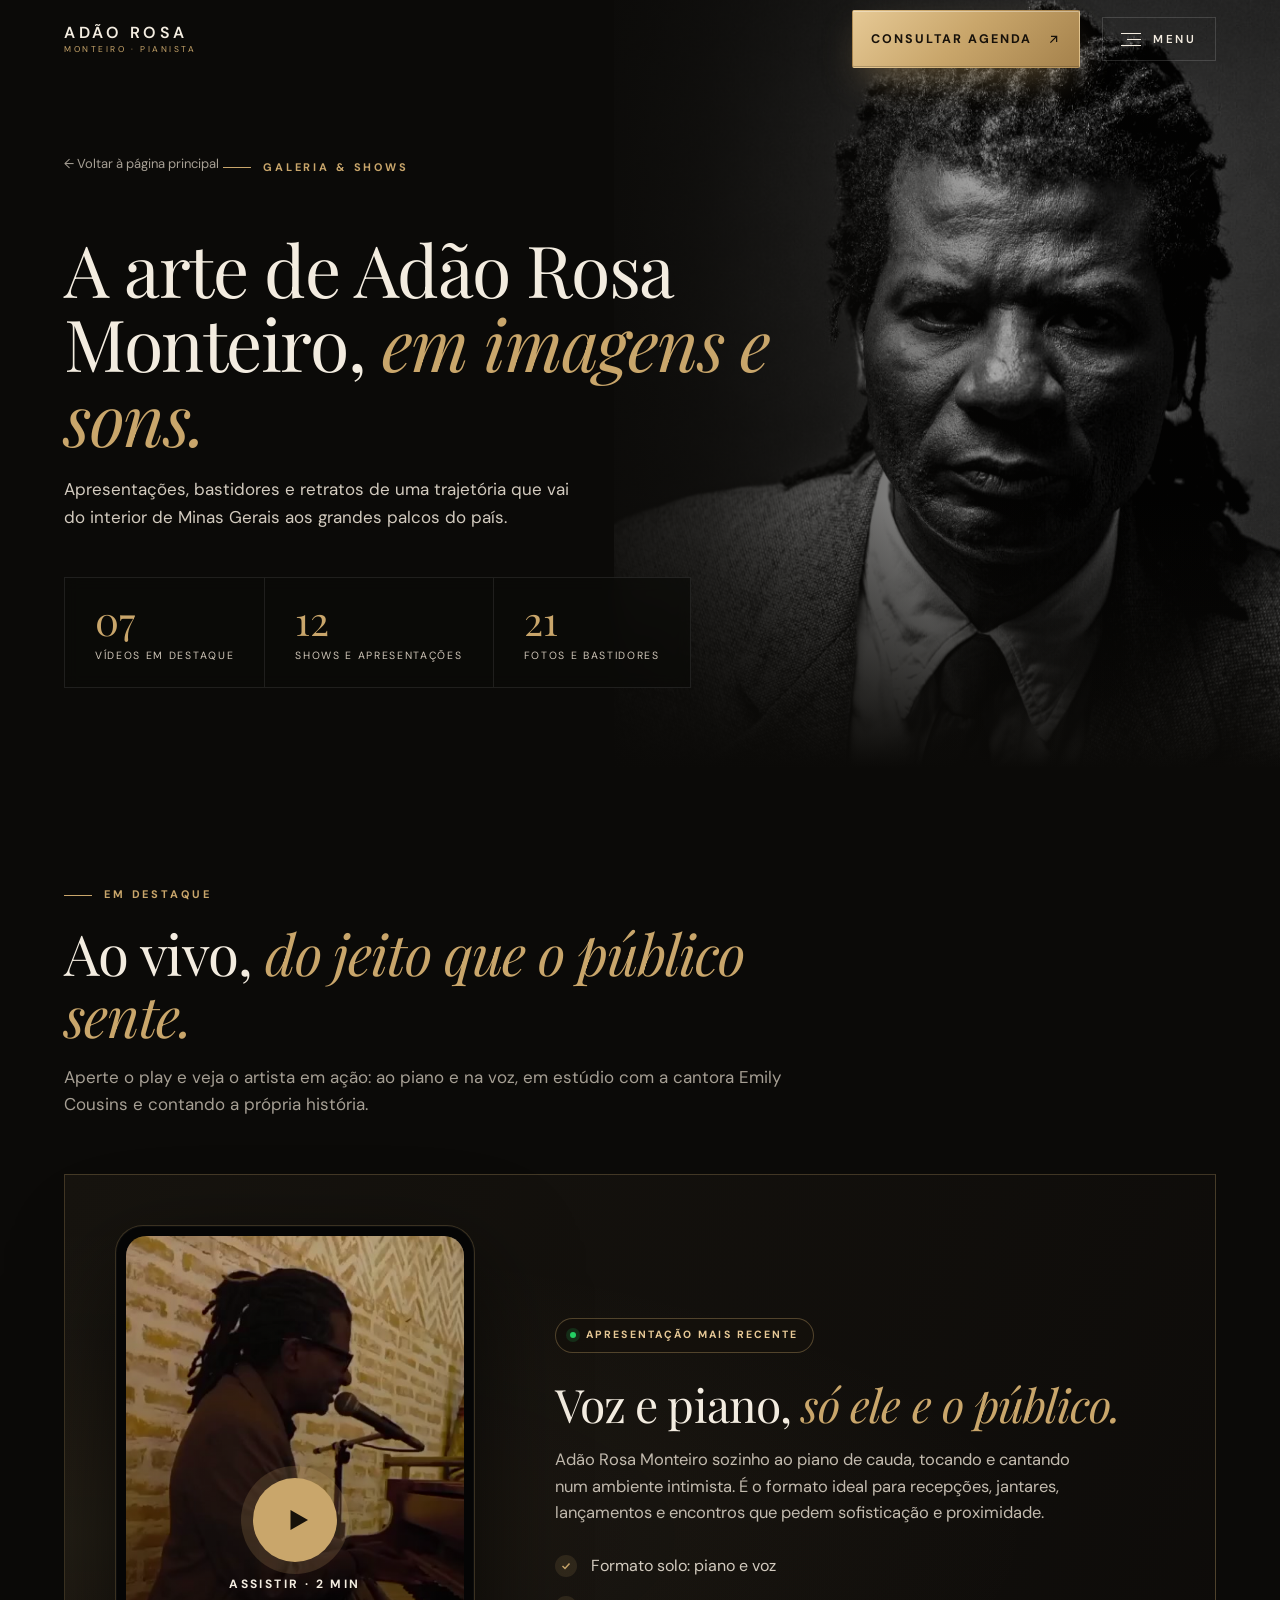
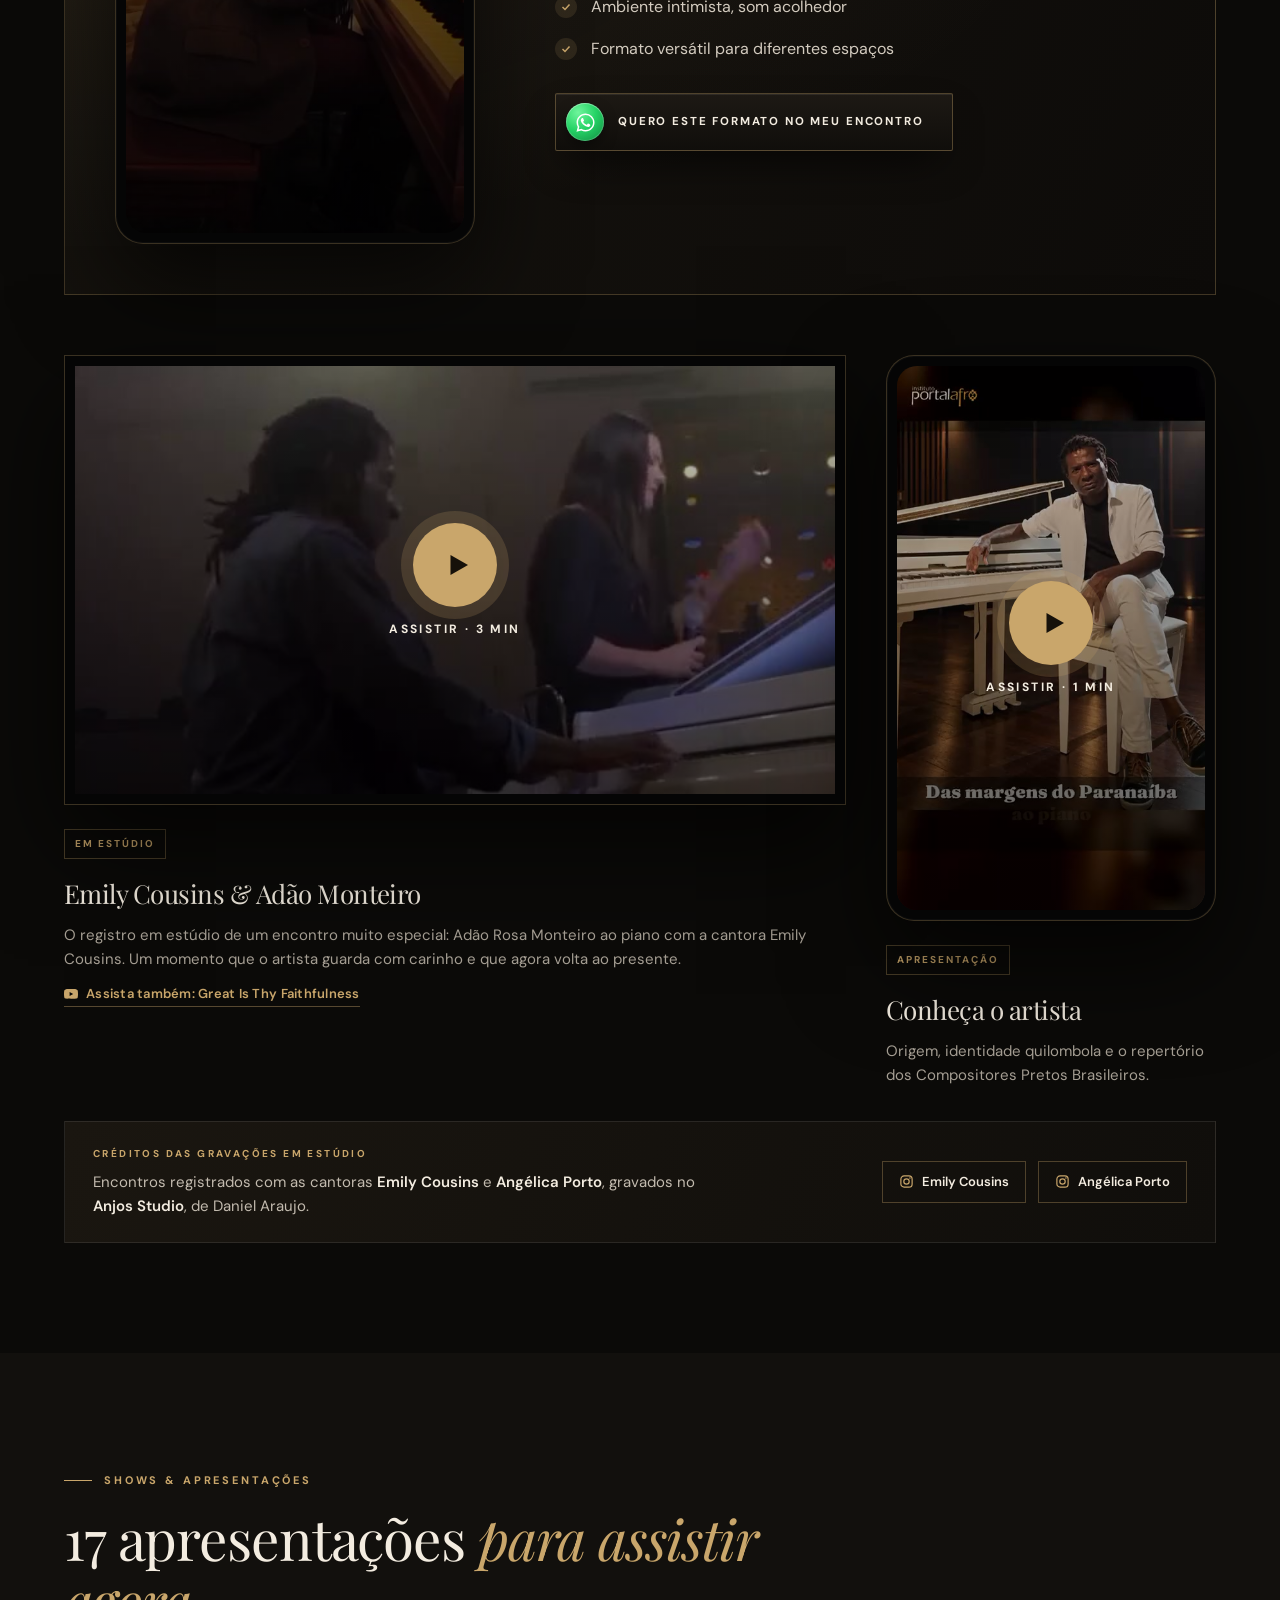
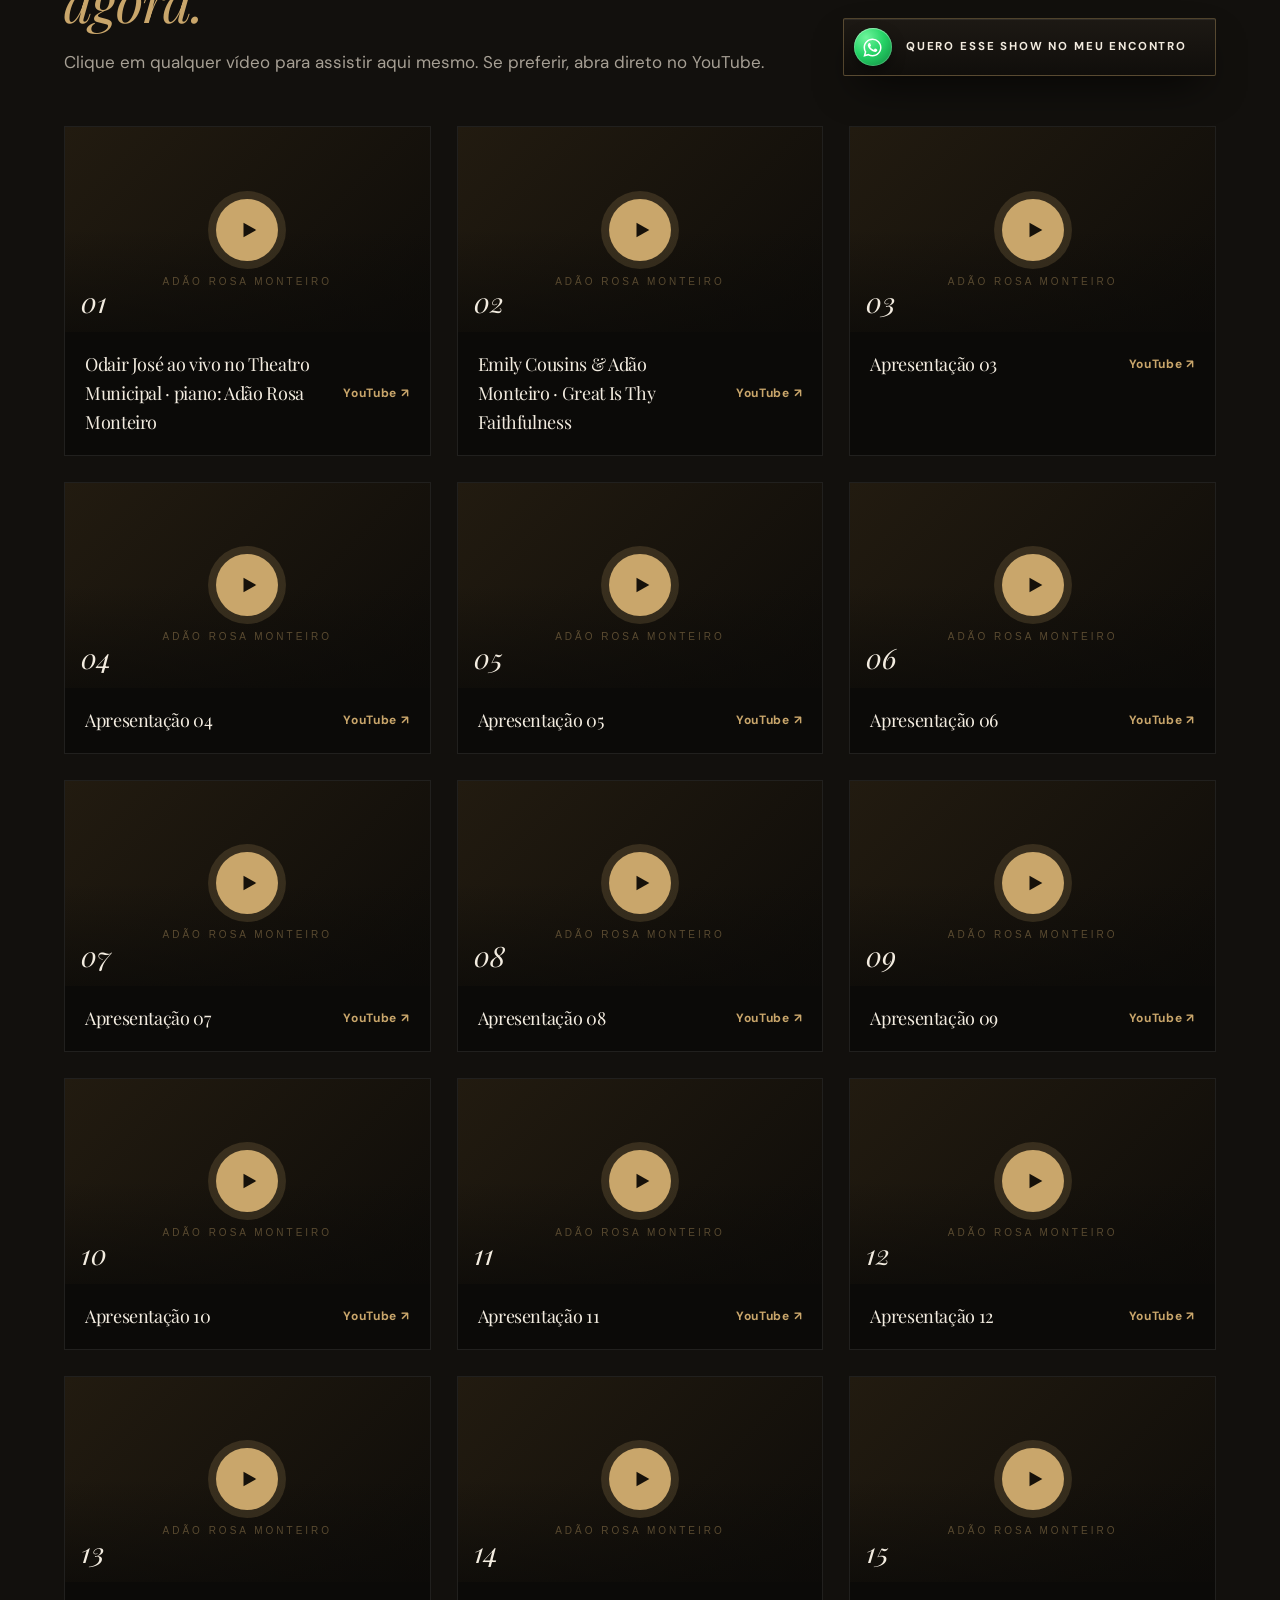
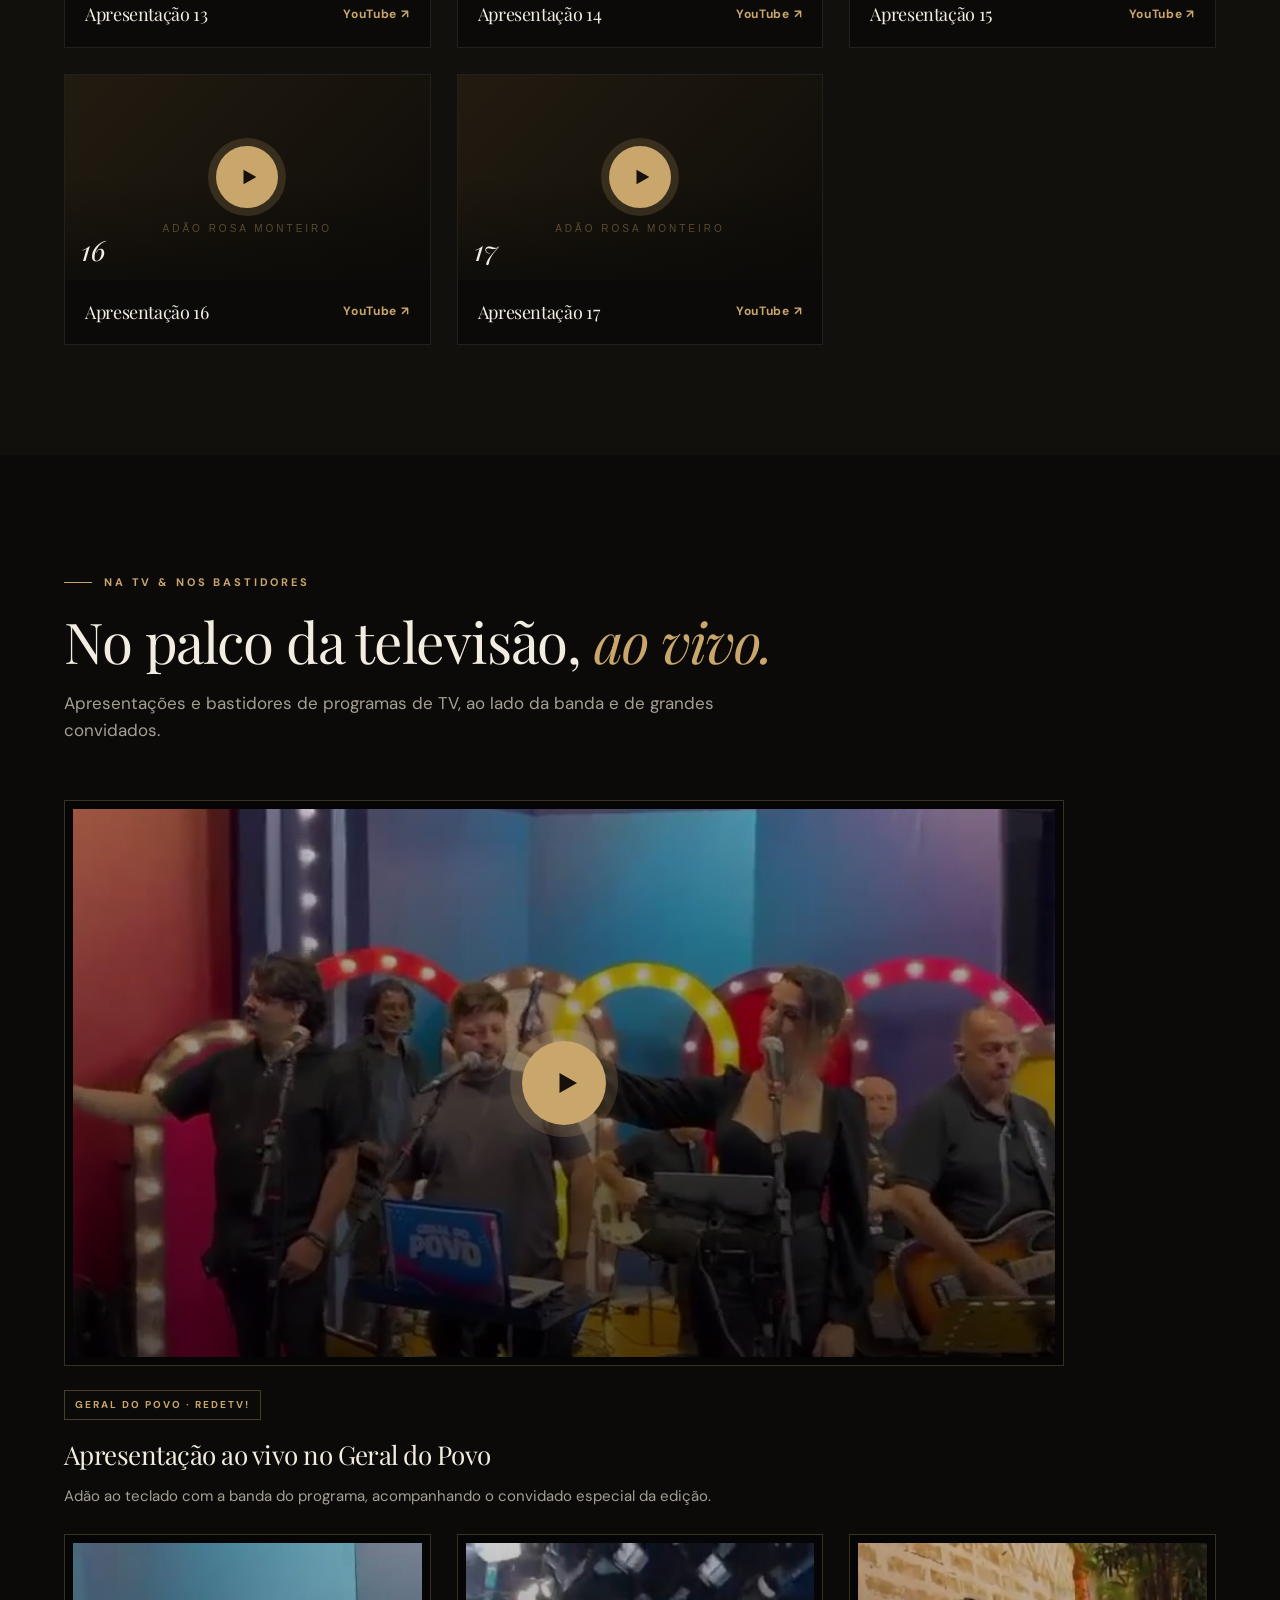
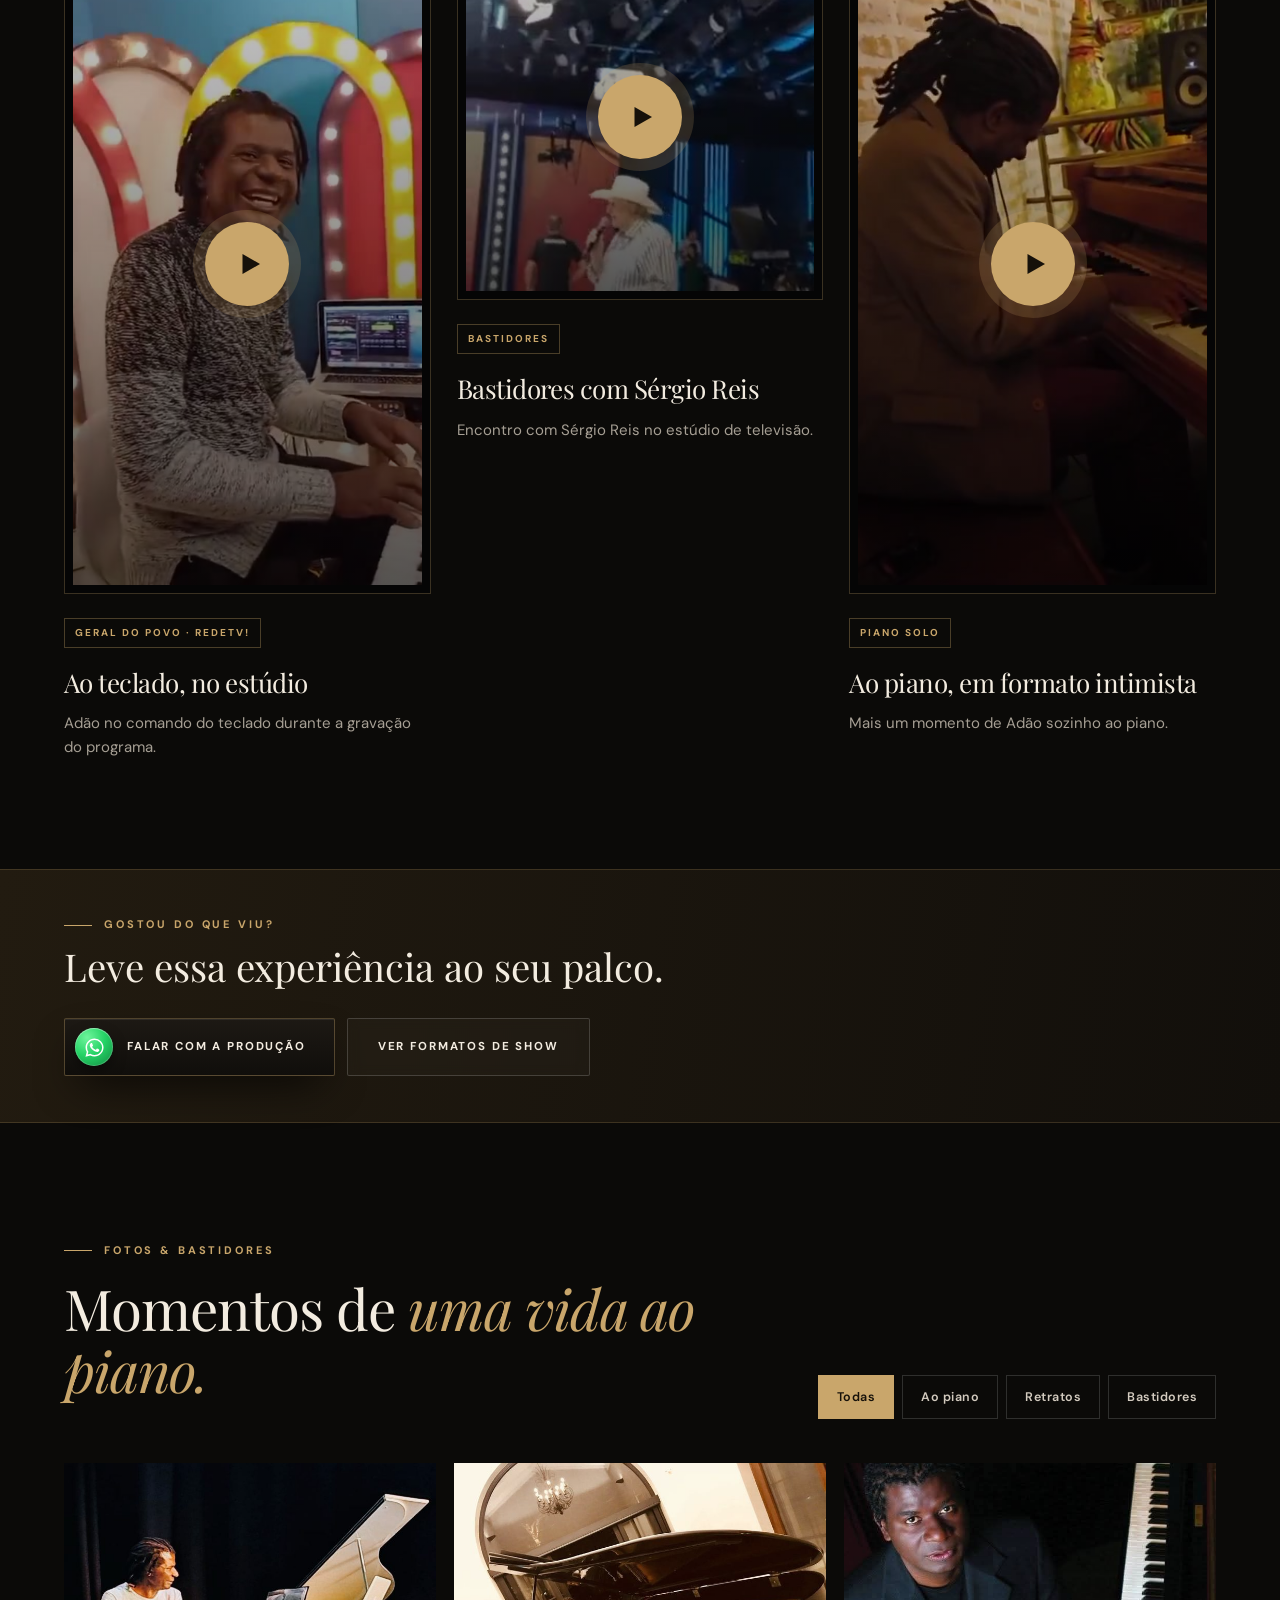
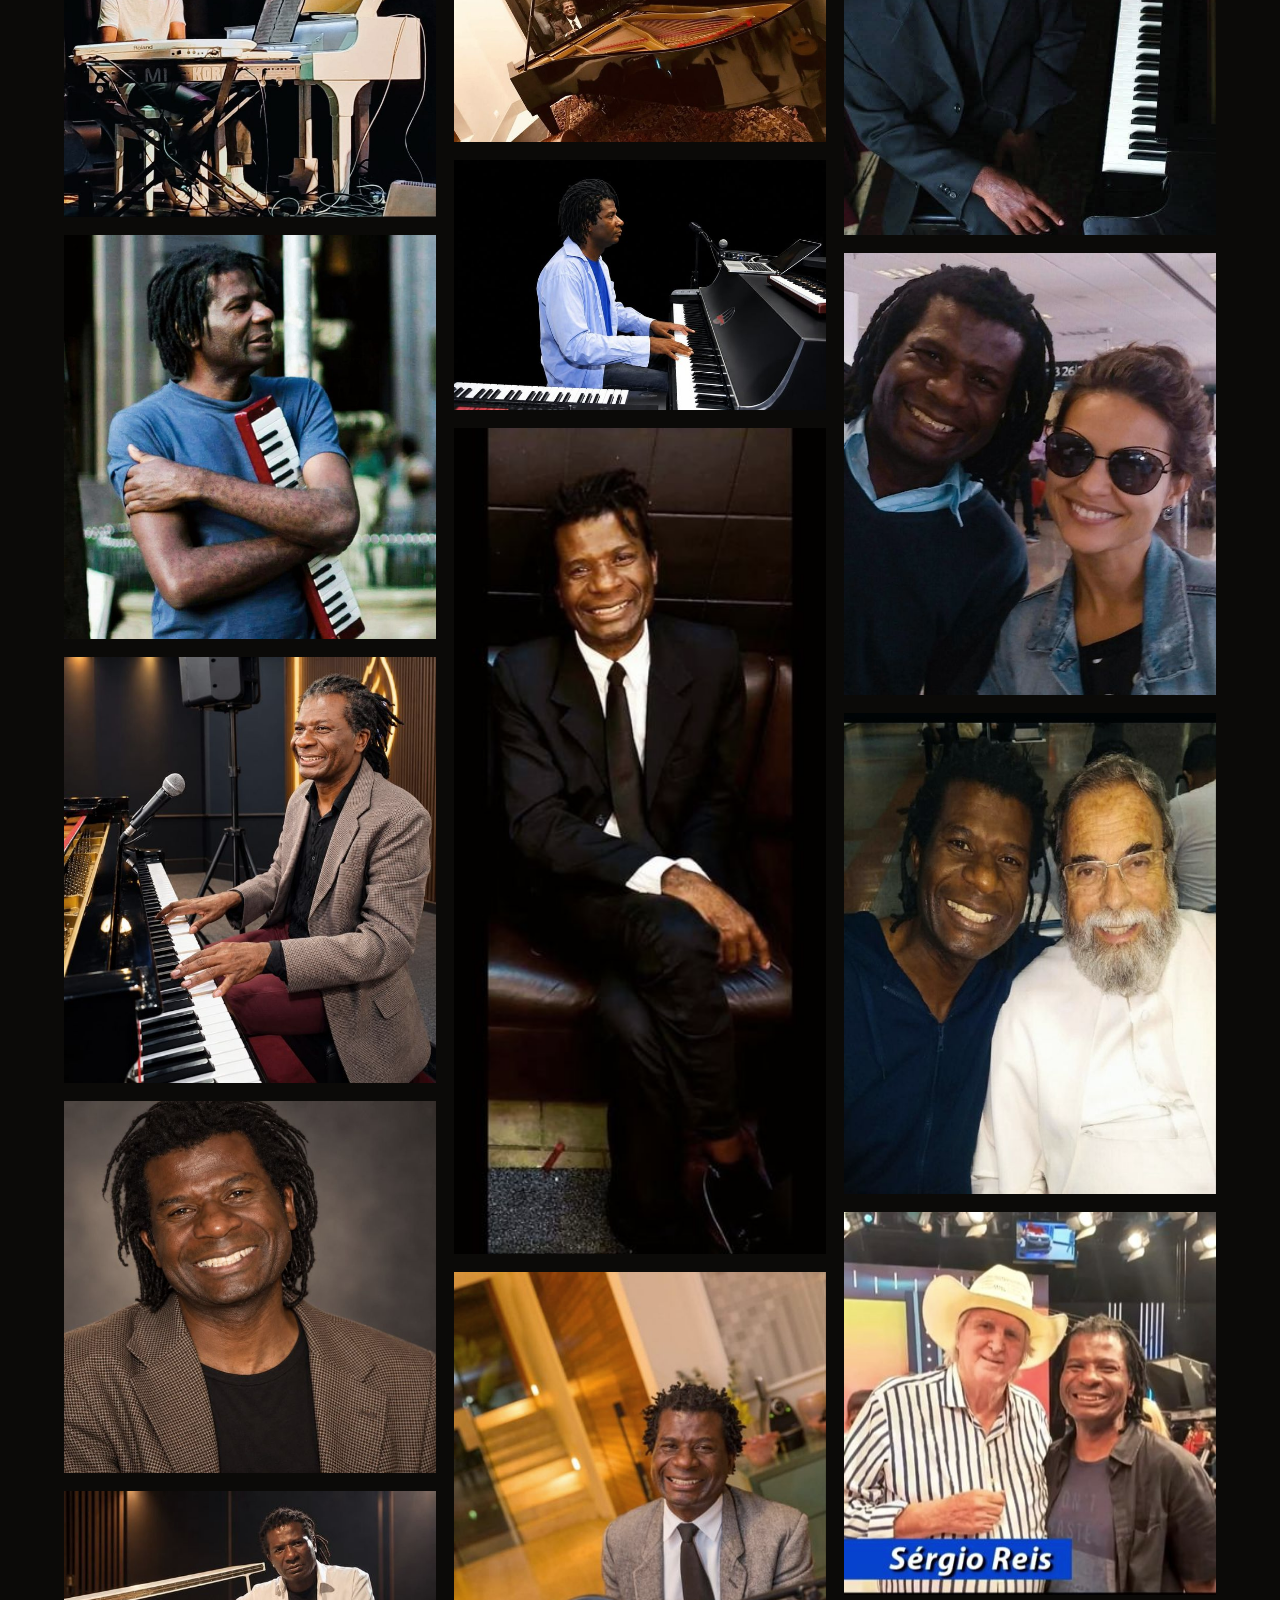
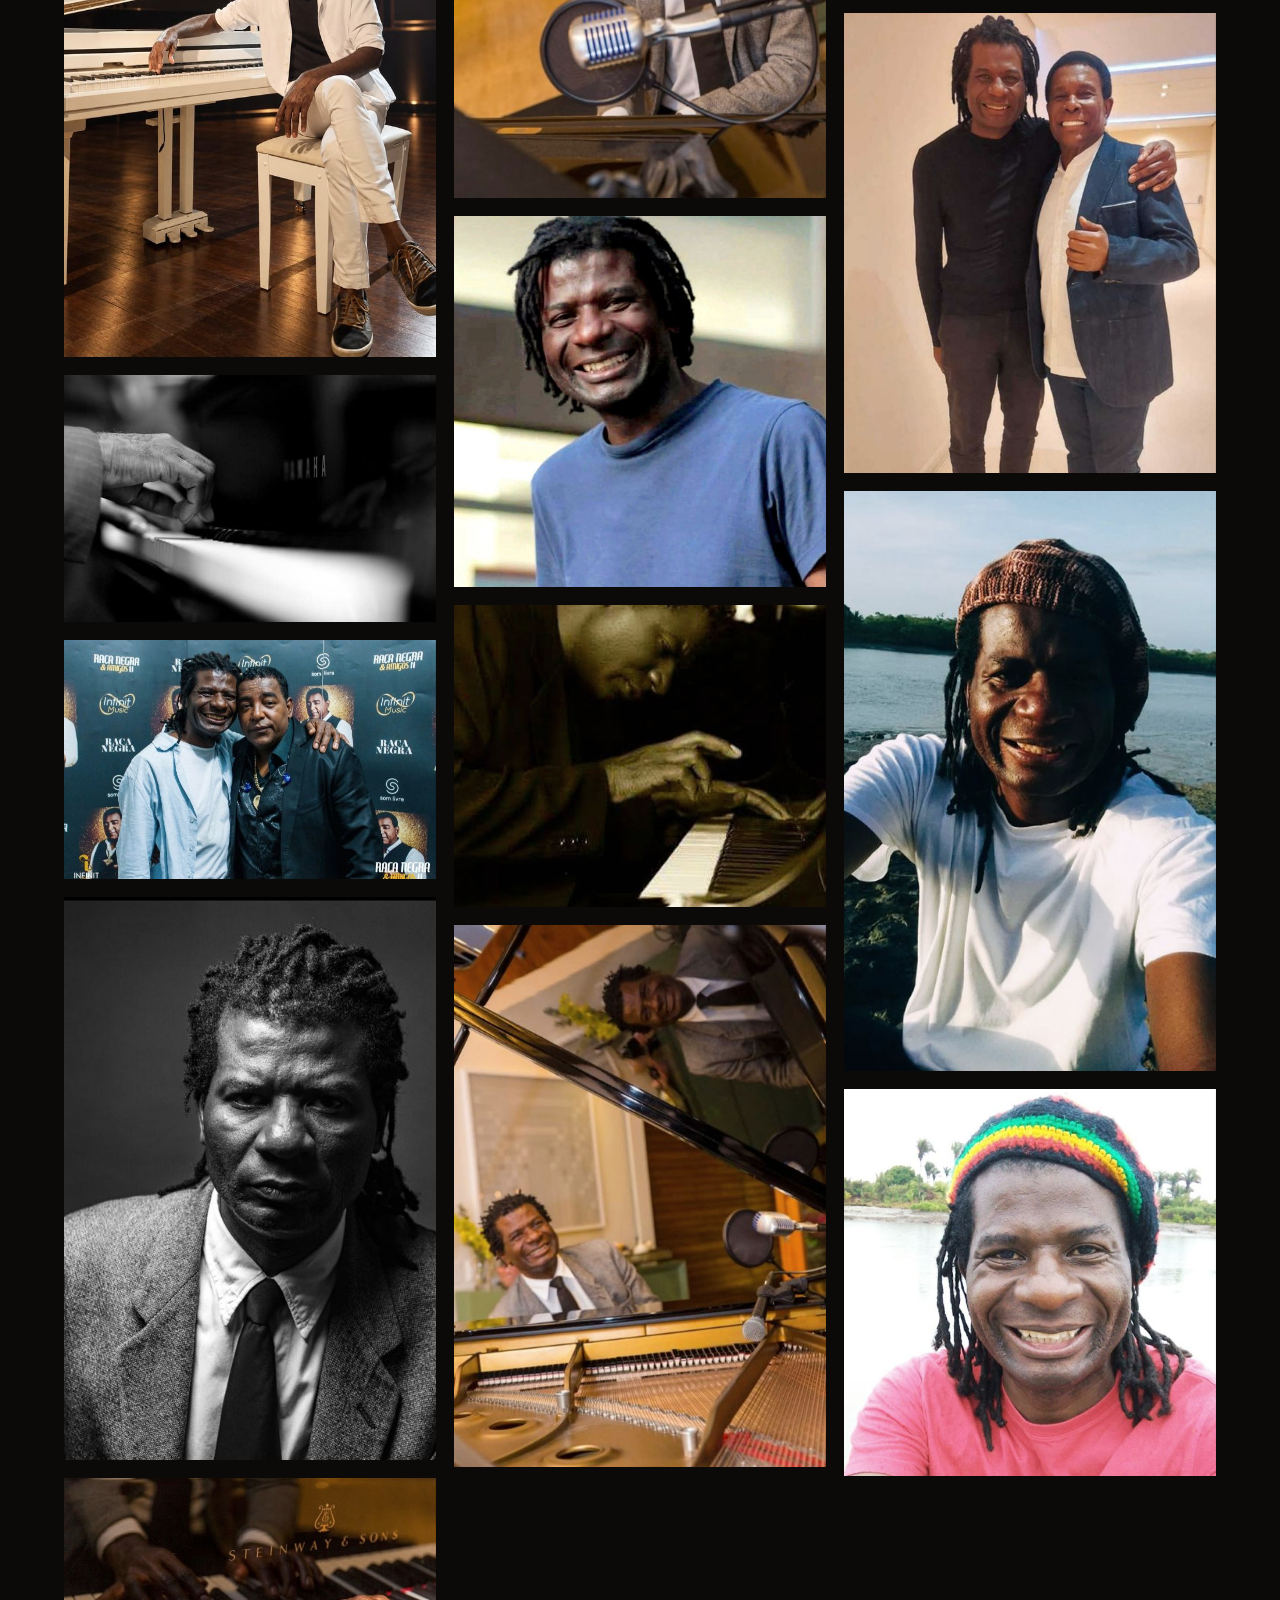
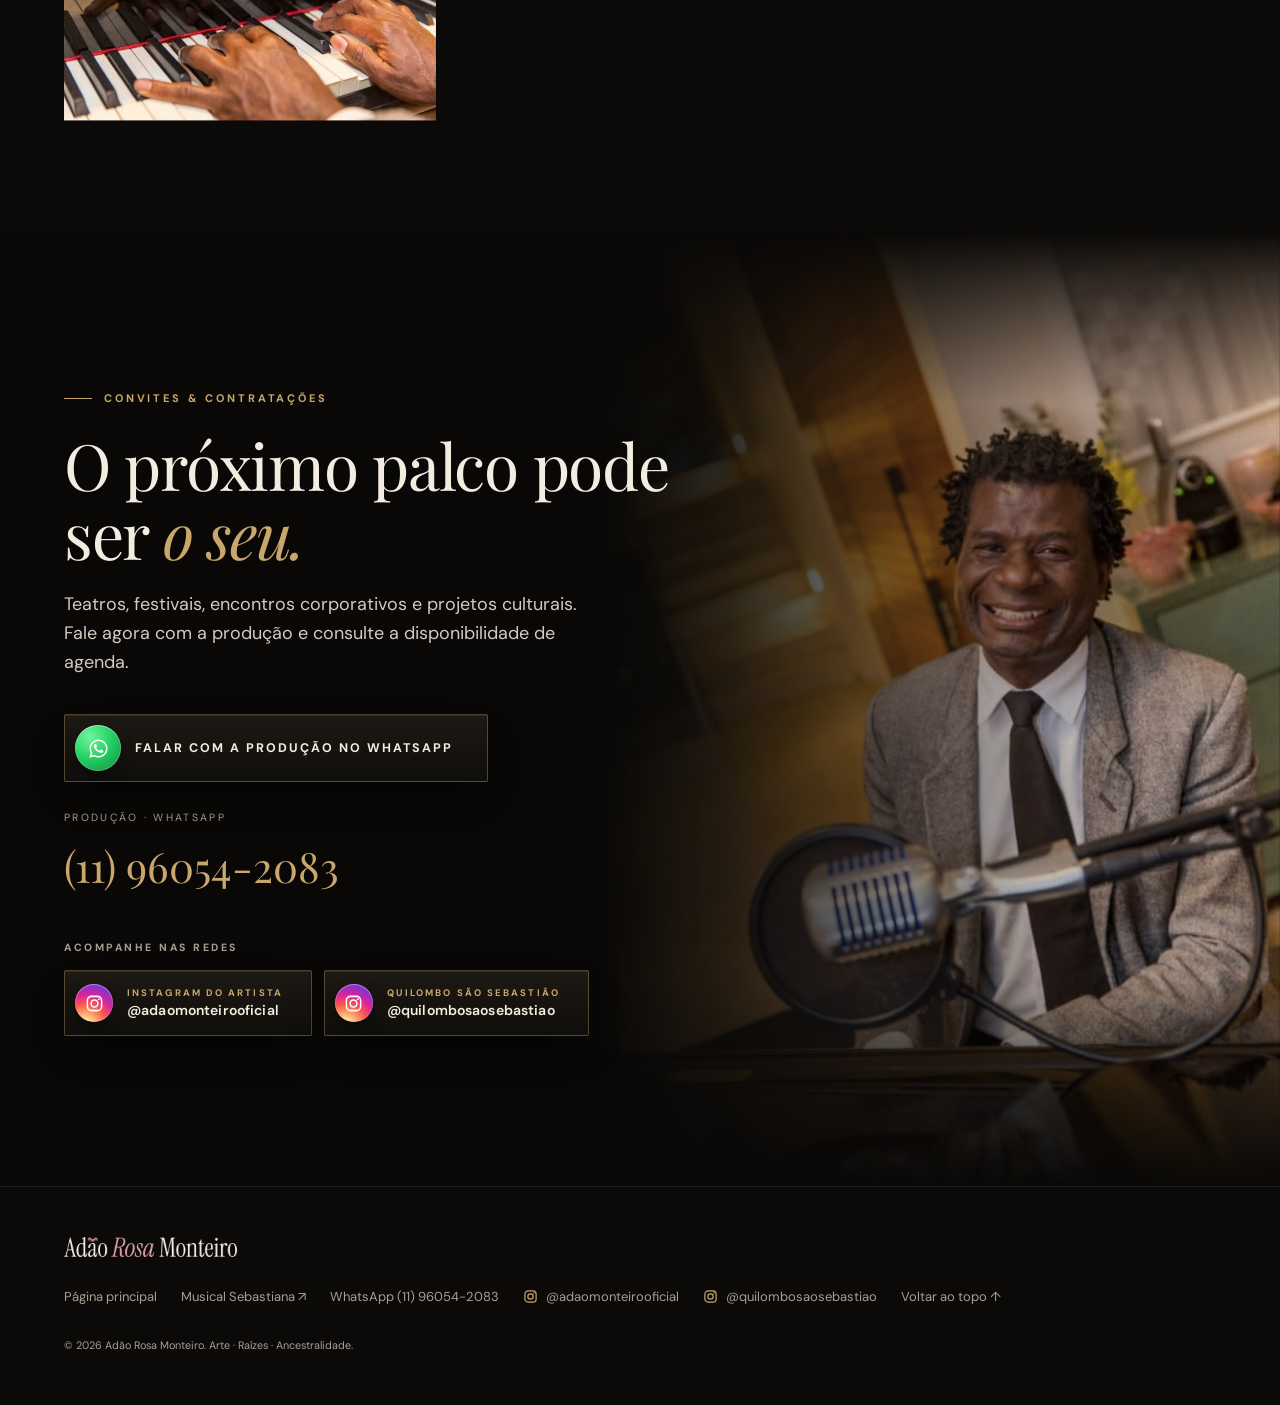
==== commit 57bd8a6d: "Menu em tela inteira organizado em três grupos Co-Authored-By: Claude Opus 5.5 <noreply@anthropic.co" ====
--- a/galeria.html
+++ b/galeria.html
@@ -11,7 +11,7 @@
 <link rel="preconnect" href="https://fonts.googleapis.com">
 <link rel="preconnect" href="https://fonts.gstatic.com" crossorigin>
 <link href="https://fonts.googleapis.com/css2?family=DM+Sans:opsz,wght@9..40,400;9..40,500;9..40,600;9..40,700&family=Playfair+Display:ital,wght@0,400;0,500;0,600;1,400;1,500&display=swap" rel="stylesheet">
-<link rel="stylesheet" href="styles.css?v=7">
+<link rel="stylesheet" href="styles.css?v=9">
 </head>
 <body class="page-galeria">
 
@@ -26,16 +26,50 @@
   <div class="wrap">
     <a class="brand" href="index.html"><b>ADÃO ROSA</b><small>MONTEIRO · PIANISTA</small></a>
     <nav class="nav">
-      <a href="#ao-vivo">Ao vivo</a>
-      <a href="#na-tv">Na TV</a>
-      <a href="#shows">Shows</a>
-      <a href="#fotos">Fotos</a>
-      <a href="musical.html" target="_blank" rel="noopener" class="nav-new">Musical Sebastiana <span>↗</span></a>
-      <a href="index.html">Página principal</a>
       <a class="btn btn-gold wa-link" data-msg="galeria" href="#">Consultar agenda <svg><use href="#arrow"/></svg></a>
+      <button class="menu-btn" type="button" aria-controls="menu" aria-expanded="false"><span class="mb-lines"><i></i><i></i><i></i></span><span class="mb-txt">Menu</span></button>
     </nav>
   </div>
 </header>
+<div class="menu" id="menu" aria-hidden="true" role="dialog" aria-label="Menu do site">
+  <div class="menu-bg" aria-hidden="true"></div>
+  <div class="wrap menu-in">
+    <div class="menu-top">
+      <a class="brand" href="index.html"><b>ADÃO ROSA</b><small>MONTEIRO · PIANISTA</small></a>
+      <button class="menu-close" type="button" aria-label="Fechar menu"><span></span><span></span></button>
+    </div>
+    <div class="menu-cols">
+      <div class="menu-col">
+        <span class="menu-k">01 · O artista</span>
+        <a href="index.html#video">Vídeo</a>
+        <a href="index.html#historia">História</a>
+        <a href="index.html#trajetoria">Trajetória</a>
+        <a href="index.html#odair">DVD Odair José</a>
+      </div>
+      <div class="menu-col">
+        <span class="menu-k">02 · Contratar</span>
+        <a href="index.html#agenda">Agenda</a>
+        <a href="index.html#formatos">Formatos</a>
+        <a href="index.html#rider">Rider técnico</a>
+        <a href="index.html#contratar">Como contratar</a>
+      </div>
+      <div class="menu-col">
+        <span class="menu-k">03 · Assistir</span>
+        <a href="galeria.html" aria-current="page">Galeria &amp; Shows</a>
+        <a href="musical.html">Musical Sebastiana</a>
+        <a href="index.html#momentos" data-desde="2026-11-21T00:00:00-03:00">Melhores momentos</a>
+      </div>
+    </div>
+    <div class="menu-foot">
+      <a class="btn btn-gold wa-link" data-msg="geral" href="#">Consultar data no WhatsApp <svg><use href="#arrow"/></svg></a>
+      <div class="menu-social">
+        <a href="https://www.instagram.com/adaomonteirooficial/" target="_blank" rel="noopener noreferrer"><svg width="16" height="16"><use href="#ig"/></svg> @adaomonteirooficial</a>
+        <span>WhatsApp (11) 96054-2083</span>
+      </div>
+    </div>
+  </div>
+</div>
+
 
 <main>
 <!-- HERO -->
@@ -285,6 +319,6 @@
 </div>
 
 <script src="galeria.js?v=5"></script>
-<script src="script.js?v=4"></script>
+<script src="script.js?v=6"></script>
 </body>
 </html>
--- a/styles.css
+++ b/styles.css
@@ -788,3 +788,57 @@
 .brand-logo{flex-shrink:0;margin-right:32px}
 .brand-logo img{width:clamp(170px,13.5vw,240px)}
 @media(max-width:620px){.brand-logo{margin-right:0}.brand-logo img{width:200px}}
+
+/* ===== Melhores momentos ===== */
+.momentos{background:radial-gradient(ellipse 60% 50% at 50% 0%,#c9a66b10,transparent 70%),var(--bg2);border-bottom:1px solid var(--line)}
+.mom-grid{display:grid;grid-template-columns:repeat(3,1fr);gap:22px}
+.mom-card{display:flex;flex-direction:column;border:1px solid var(--line);background:linear-gradient(170deg,#18150f,#0e0c09);transition:border-color .4s,transform .4s}
+.mom-card:hover{border-color:#c9a66b66;transform:translateY(-4px)}
+.mom-media{aspect-ratio:4/5;overflow:hidden;background:#0a0908;position:relative}
+.mom-media img{width:100%;height:100%;object-fit:cover;object-position:top;filter:saturate(.9);transition:transform .9s ease}
+.mom-card:hover .mom-media img{transform:scale(1.04)}
+.mom-media.has-video{aspect-ratio:auto;padding:14px;display:grid;place-items:center}
+.mom-media.has-video .ev-video{width:100%;max-width:300px}
+.mom-body{padding:24px 26px 26px;display:flex;flex-direction:column;gap:8px;flex:1}
+.mom-seal{display:inline-flex;align-items:center;gap:9px;font-size:10px;letter-spacing:.22em;text-transform:uppercase;color:var(--gold);font-weight:700}
+.mom-dot{width:6px;height:6px;border-radius:50%;background:var(--gold);box-shadow:0 0 0 4px #c9a66b22}
+.mom-body h3{font-size:23px;line-height:1.2;margin:6px 0 0}
+.mom-tag{margin:0;color:#c3bbaf;font-size:13.5px}
+.mom-local{margin:0;color:var(--muted);font-size:13px}
+.mom-play{margin-top:auto;align-self:flex-start;display:inline-flex;align-items:center;gap:8px;background:none;border:0;border-bottom:1px solid #c9a66b66;padding:10px 0 3px;color:var(--gold);font:600 13px var(--sans);cursor:pointer}
+.mom-cta{margin-top:34px;display:flex;justify-content:center}
+@media(max-width:980px){.mom-grid{grid-template-columns:1fr 1fr}}
+@media(max-width:620px){.mom-grid{grid-template-columns:1fr}}
+
+/* ===== Menu em tela inteira ===== */
+.nav{gap:22px}
+.menu-btn{display:inline-flex;align-items:center;gap:12px;background:none;border:1px solid #ffffff26;color:var(--cream);height:44px;padding:0 18px;cursor:pointer;font:600 11.5px var(--sans);letter-spacing:.24em;text-transform:uppercase;transition:border-color .3s,color .3s}
+.menu-btn:hover{border-color:var(--gold);color:var(--gold)}
+.mb-lines{display:grid;gap:5px;width:20px}
+.mb-lines i{display:block;height:1px;background:currentColor}
+.mb-lines i:nth-child(2){width:70%;justify-self:end}
+.menu{position:fixed;inset:0;z-index:90;visibility:hidden;opacity:0;transition:opacity .45s ease,visibility 0s .45s}
+.menu.open{visibility:visible;opacity:1;transition:opacity .45s ease}
+.menu-bg{position:absolute;inset:0;background:radial-gradient(ellipse 60% 70% at 85% 10%,#c9a66b1c,transparent 60%),#0a0908f7;backdrop-filter:blur(16px)}
+.menu-in{position:relative;height:100%;display:flex;flex-direction:column;overflow-y:auto;padding-bottom:40px}
+.menu-top{display:flex;align-items:center;justify-content:space-between;height:78px;flex-shrink:0}
+.menu-close{position:relative;width:46px;height:46px;border:1px solid #ffffff26;background:none;cursor:pointer;transition:border-color .3s}
+.menu-close:hover{border-color:var(--gold)}
+.menu-close span{position:absolute;left:12px;right:12px;top:50%;height:1px;background:var(--cream)}
+.menu-close span:first-child{transform:rotate(45deg)}.menu-close span:last-child{transform:rotate(-45deg)}
+.menu-cols{flex:1;display:grid;grid-template-columns:repeat(3,1fr);gap:40px;align-content:center;padding:50px 0}
+.menu-col{display:flex;flex-direction:column;gap:6px;border-top:1px solid #c9a66b40;padding-top:26px}
+.menu-k{font-size:10.5px;letter-spacing:.26em;text-transform:uppercase;color:var(--gold);font-weight:700;margin-bottom:14px}
+.menu-col a{font-family:var(--serif);font-size:clamp(26px,2.6vw,38px);line-height:1.25;color:var(--cream);transition:color .25s,transform .35s;width:fit-content}
+.menu-col a:hover,.menu-col a[aria-current]{color:var(--gold2);transform:translateX(6px)}
+.menu-col a[aria-current]{font-style:italic}
+.menu.open .menu-col{animation:menuIn .7s cubic-bezier(.2,.7,.2,1) both}
+.menu.open .menu-col:nth-child(2){animation-delay:.08s}.menu.open .menu-col:nth-child(3){animation-delay:.16s}
+@keyframes menuIn{from{opacity:0;transform:translateY(18px)}to{opacity:1;transform:none}}
+.menu-foot{display:flex;align-items:center;justify-content:space-between;gap:24px;flex-wrap:wrap;border-top:1px solid var(--line);padding-top:26px;flex-shrink:0}
+.menu-social{display:flex;gap:28px;flex-wrap:wrap;font-size:13.5px;color:var(--muted)}
+.menu-social a{display:inline-flex;align-items:center;gap:8px;color:var(--cream)}
+.menu-social a svg{color:var(--gold)}
+html.menu-aberto{overflow:hidden}
+@media(max-width:980px){.menu-cols{grid-template-columns:1fr;gap:28px;align-content:start;padding:24px 0 36px}.menu-col{padding-top:18px}.menu-col a{font-size:27px}}
+@media(max-width:620px){.menu-btn{height:40px;padding:0 14px}.menu-top{height:66px}.menu-foot .btn{width:100%;justify-content:center}.menu-social{flex-direction:column;gap:10px}}
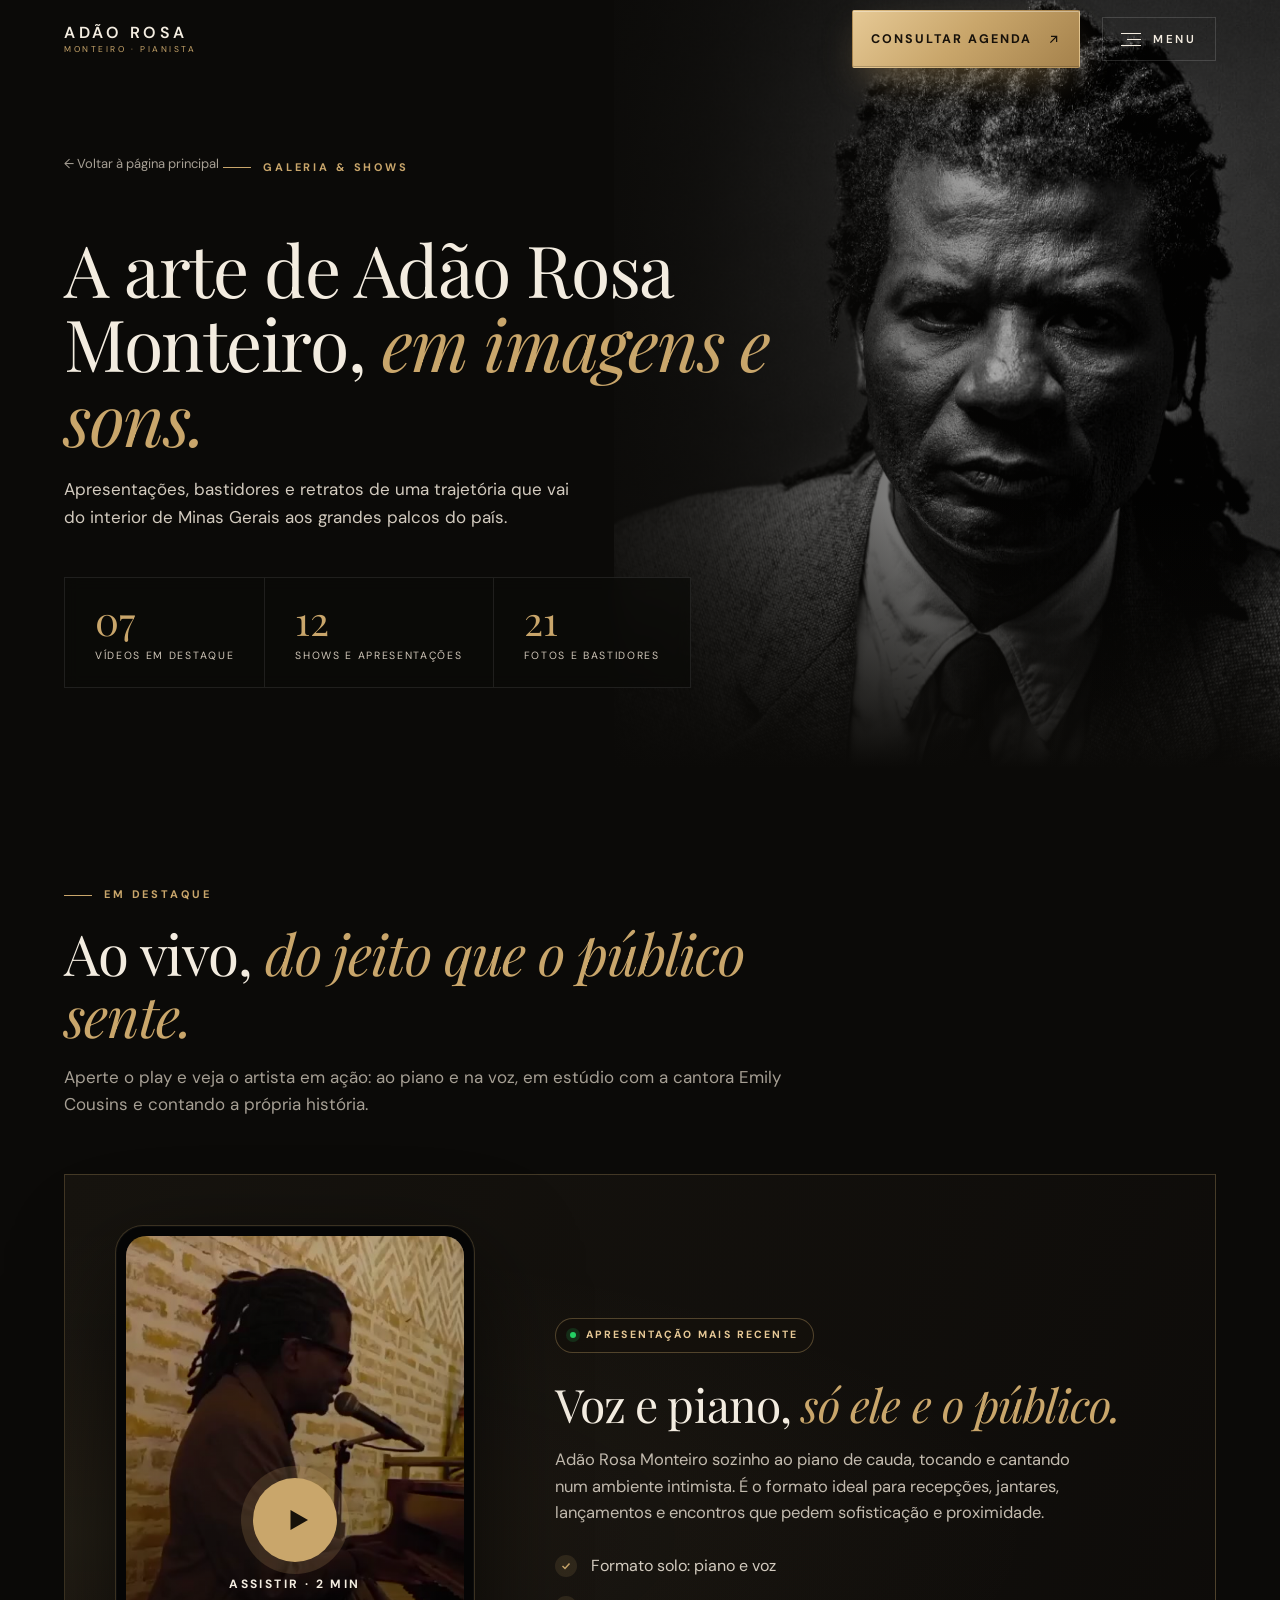
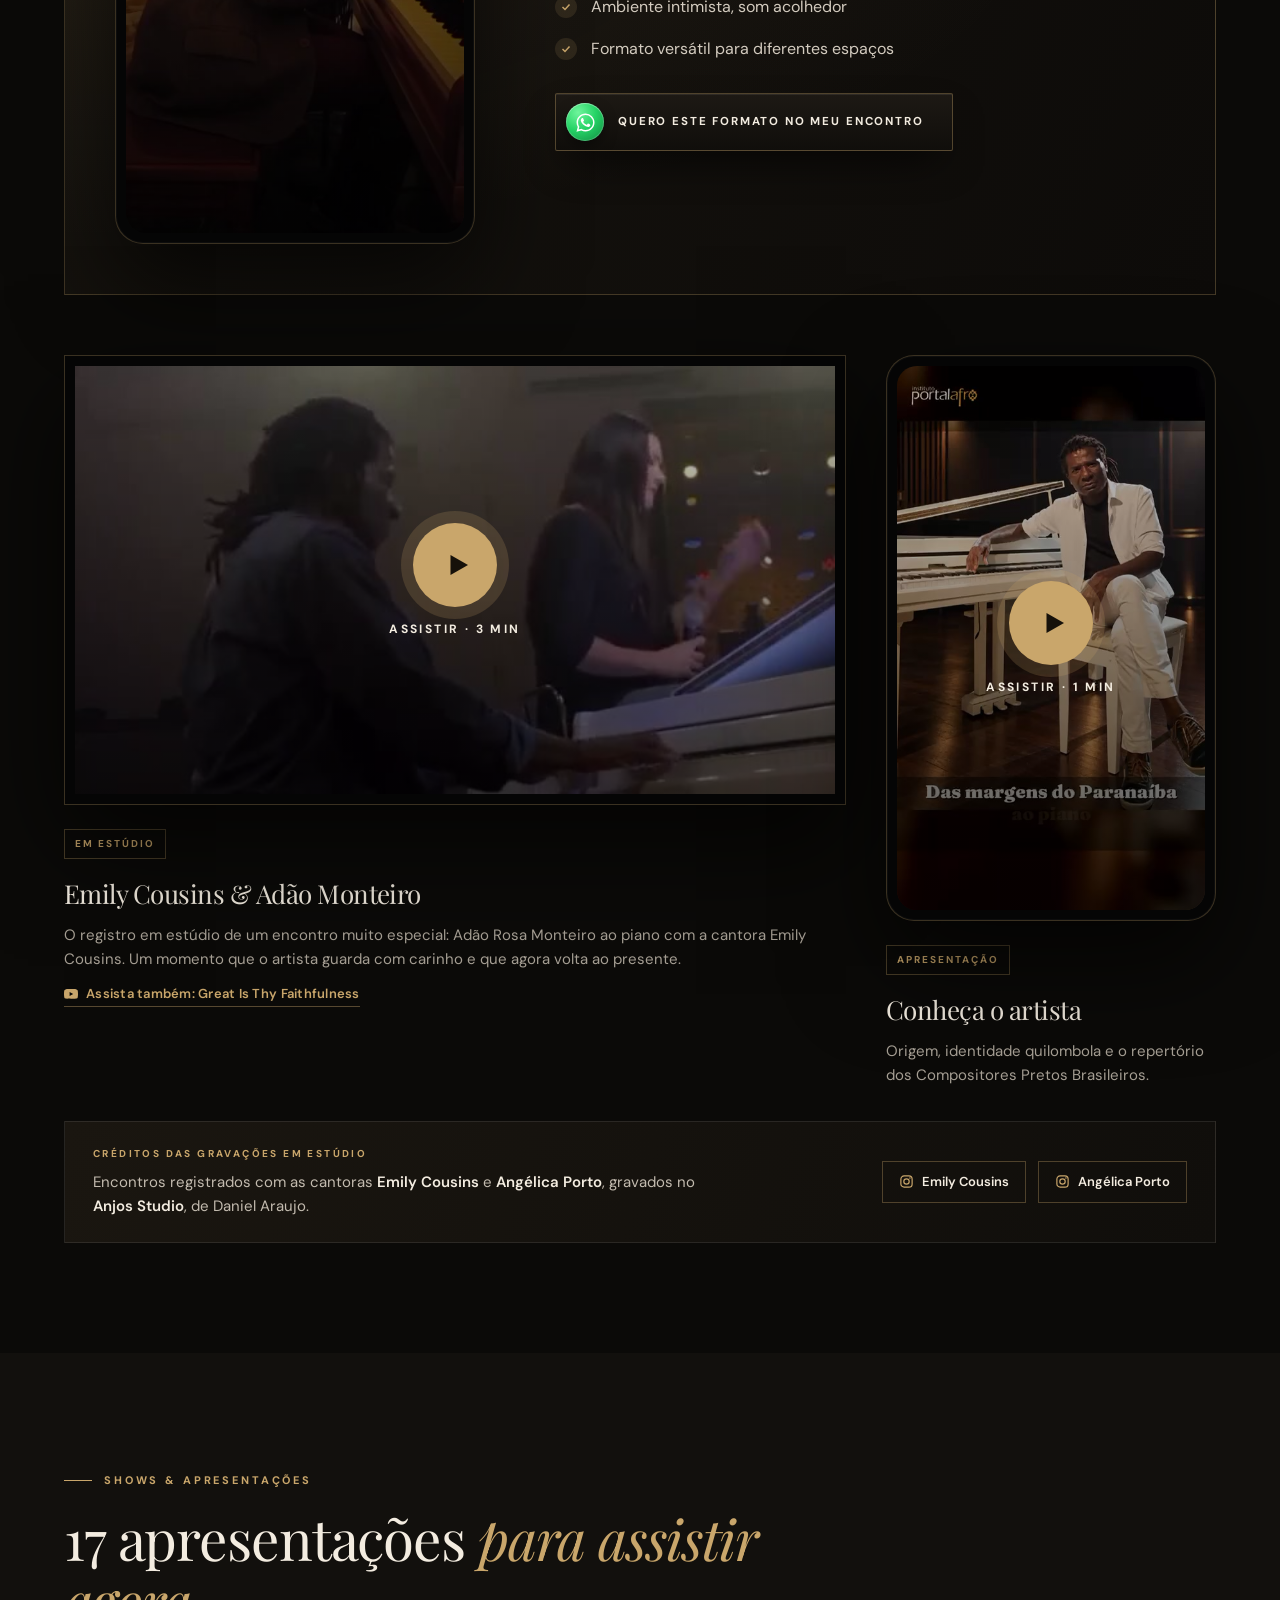
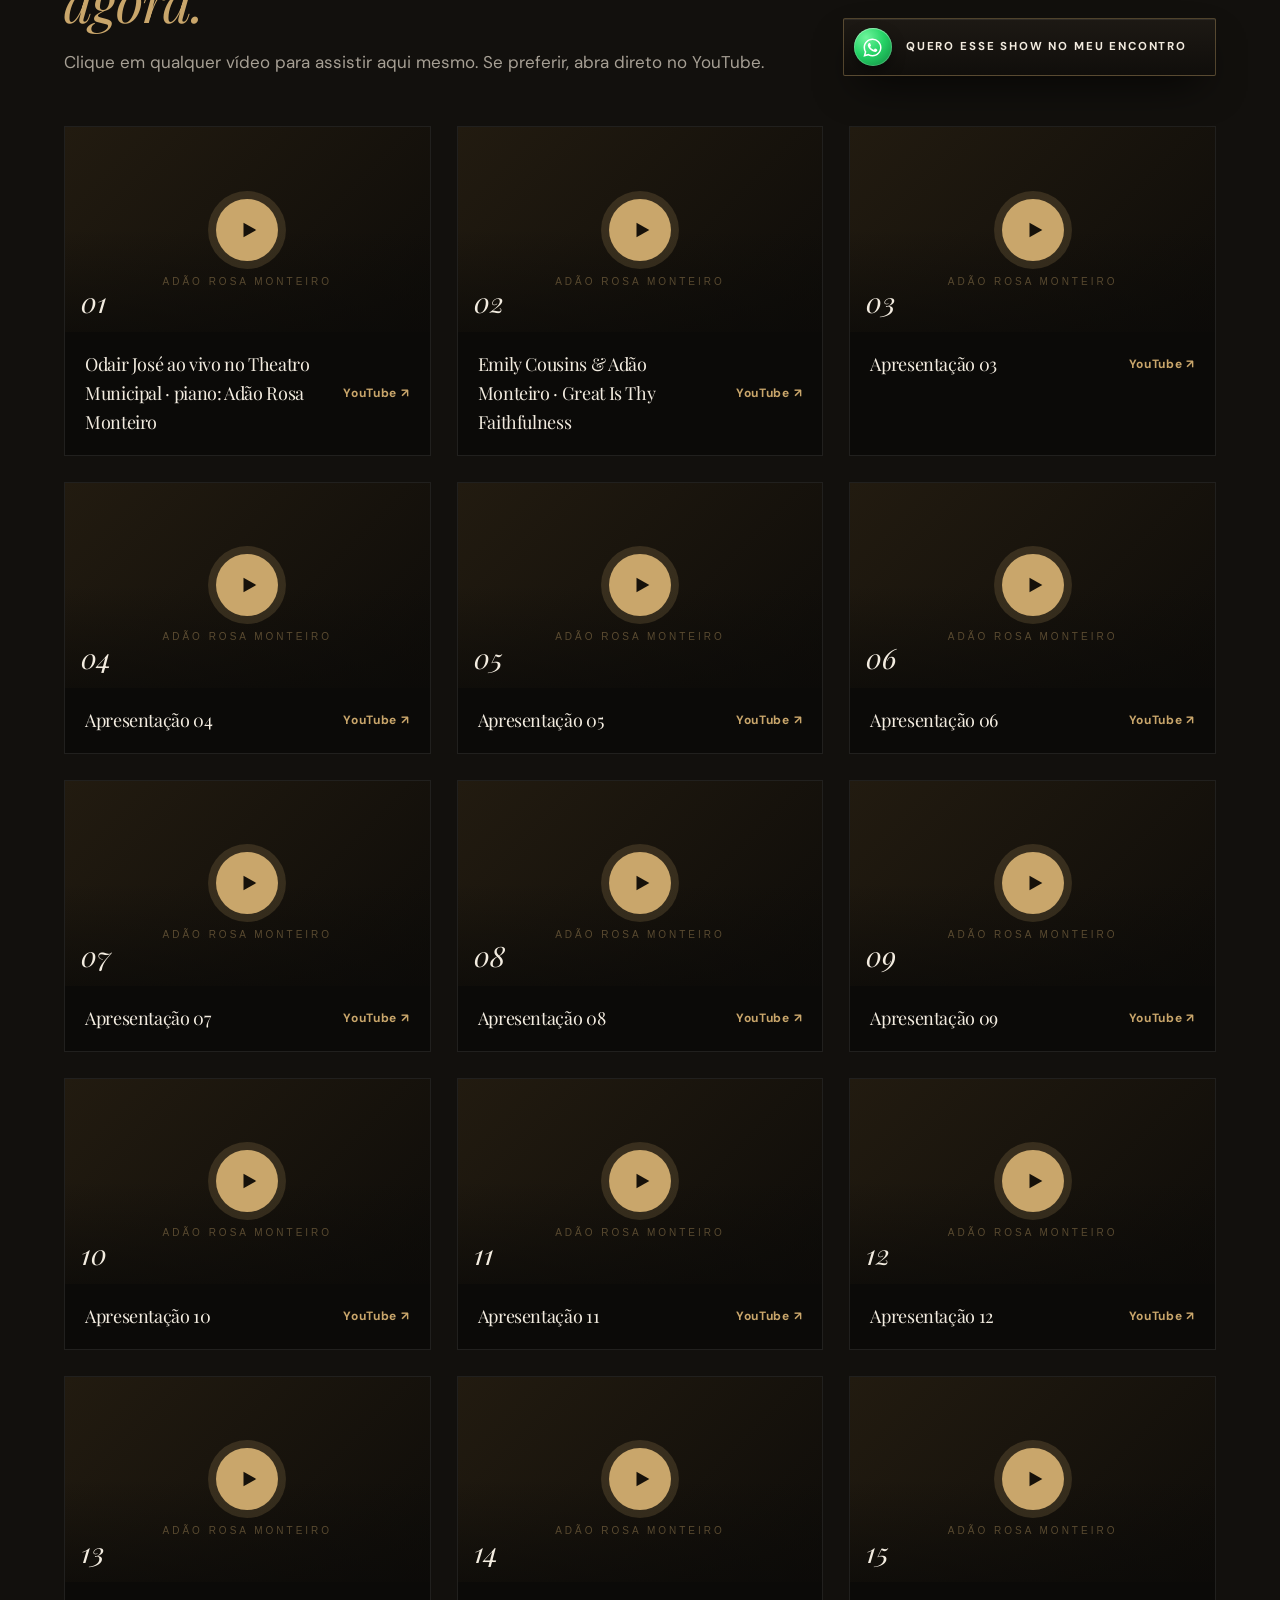
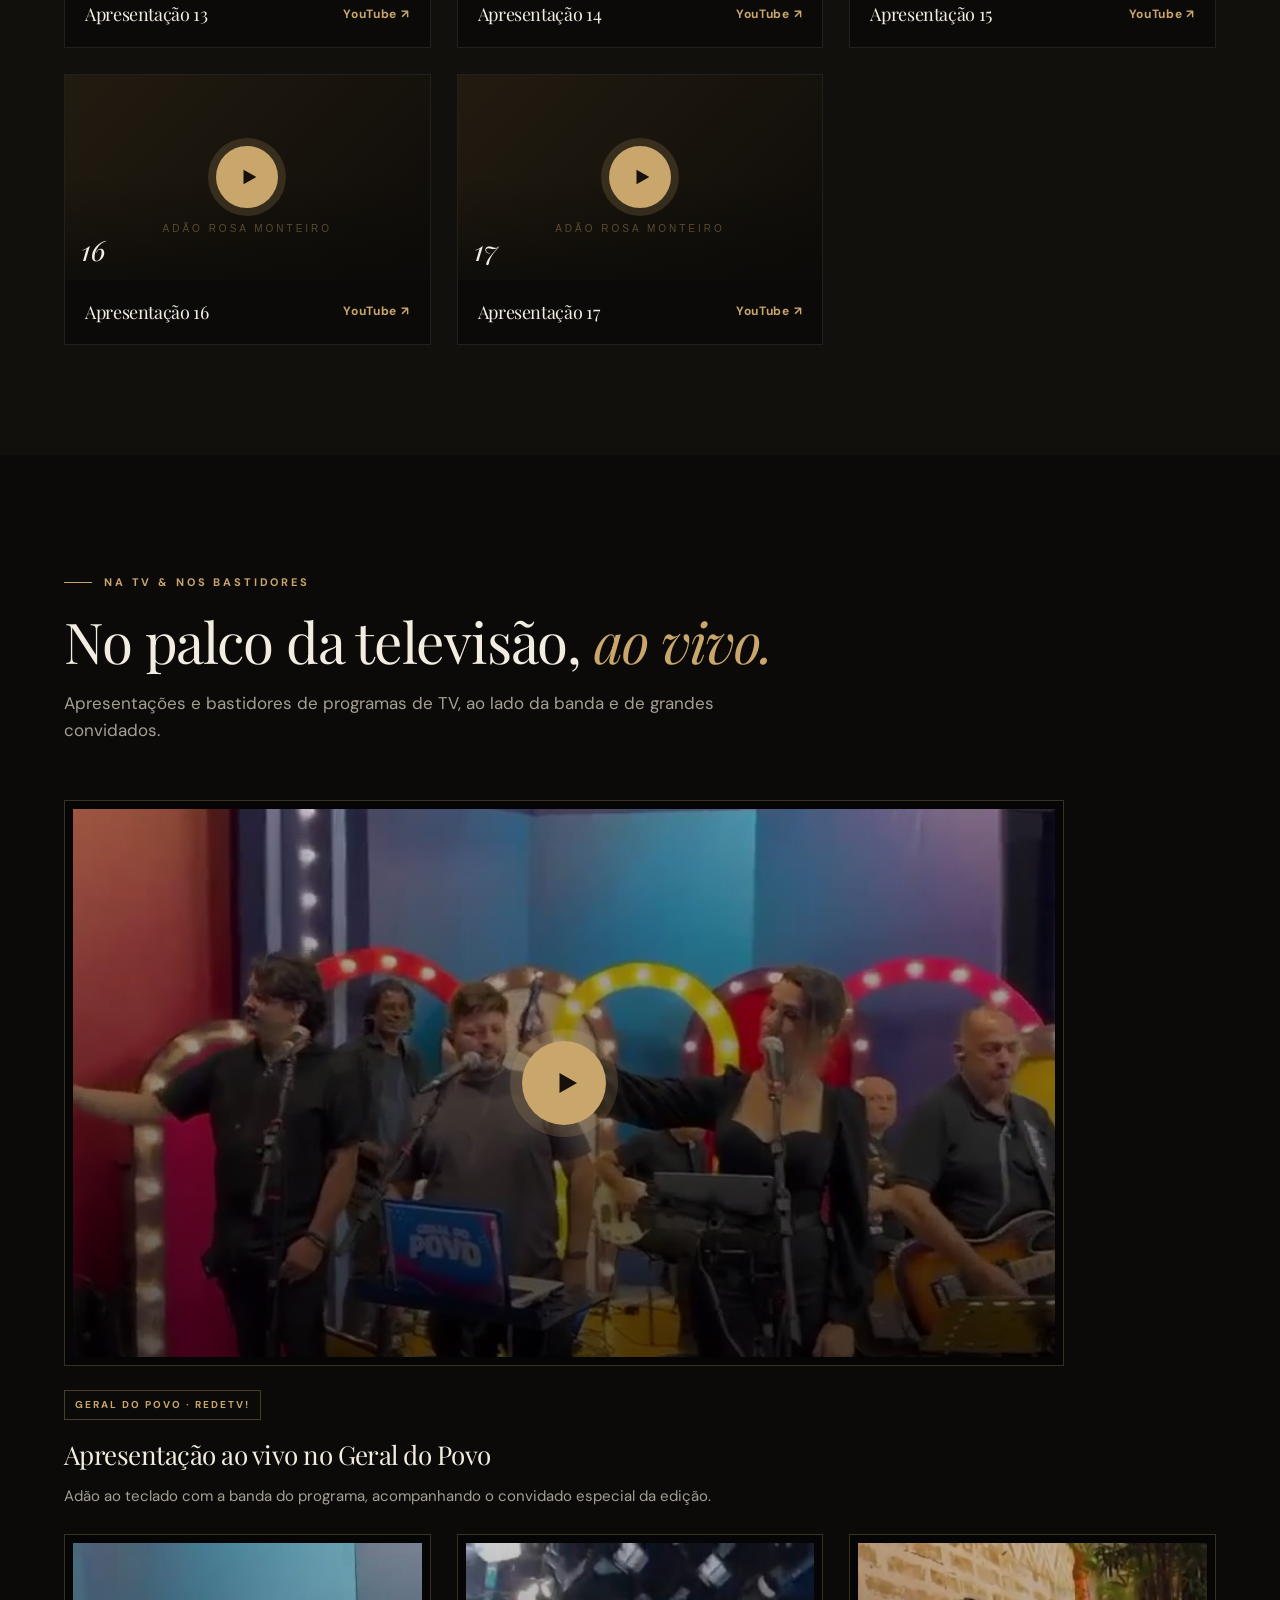
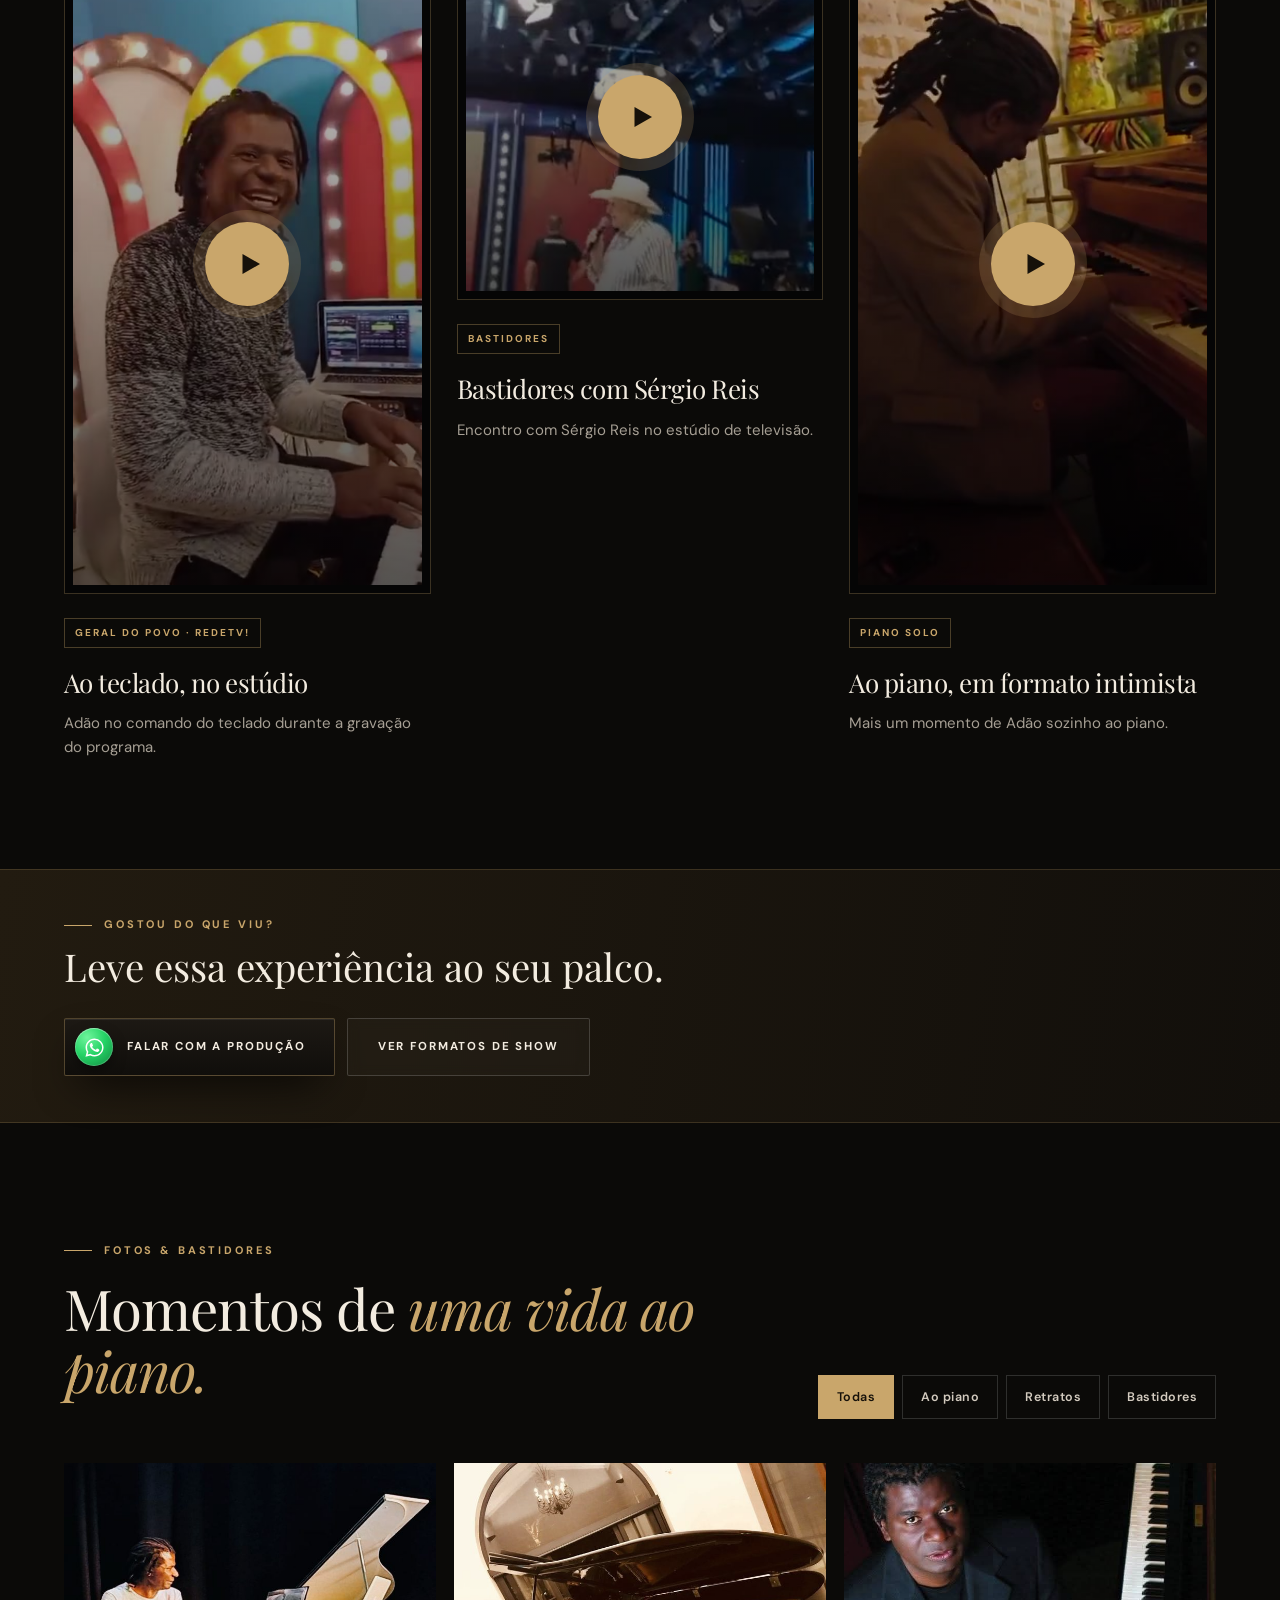
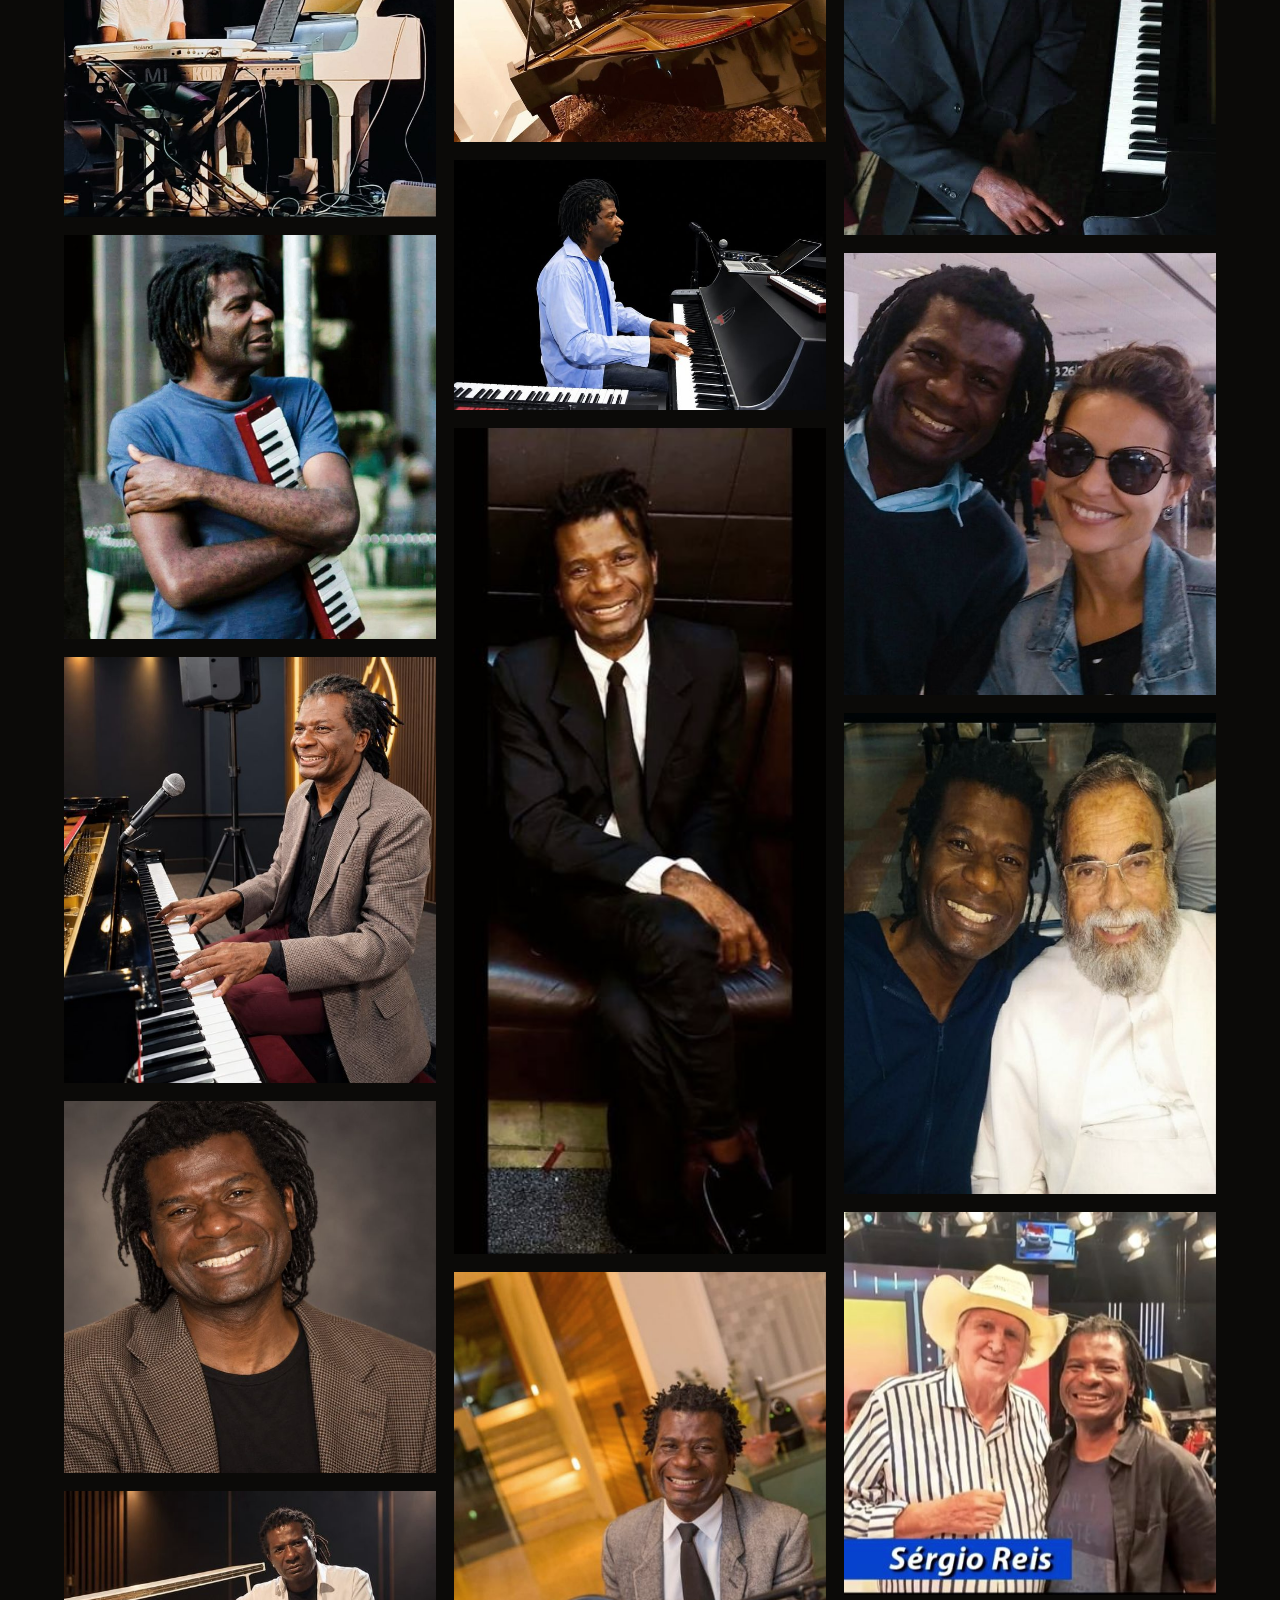
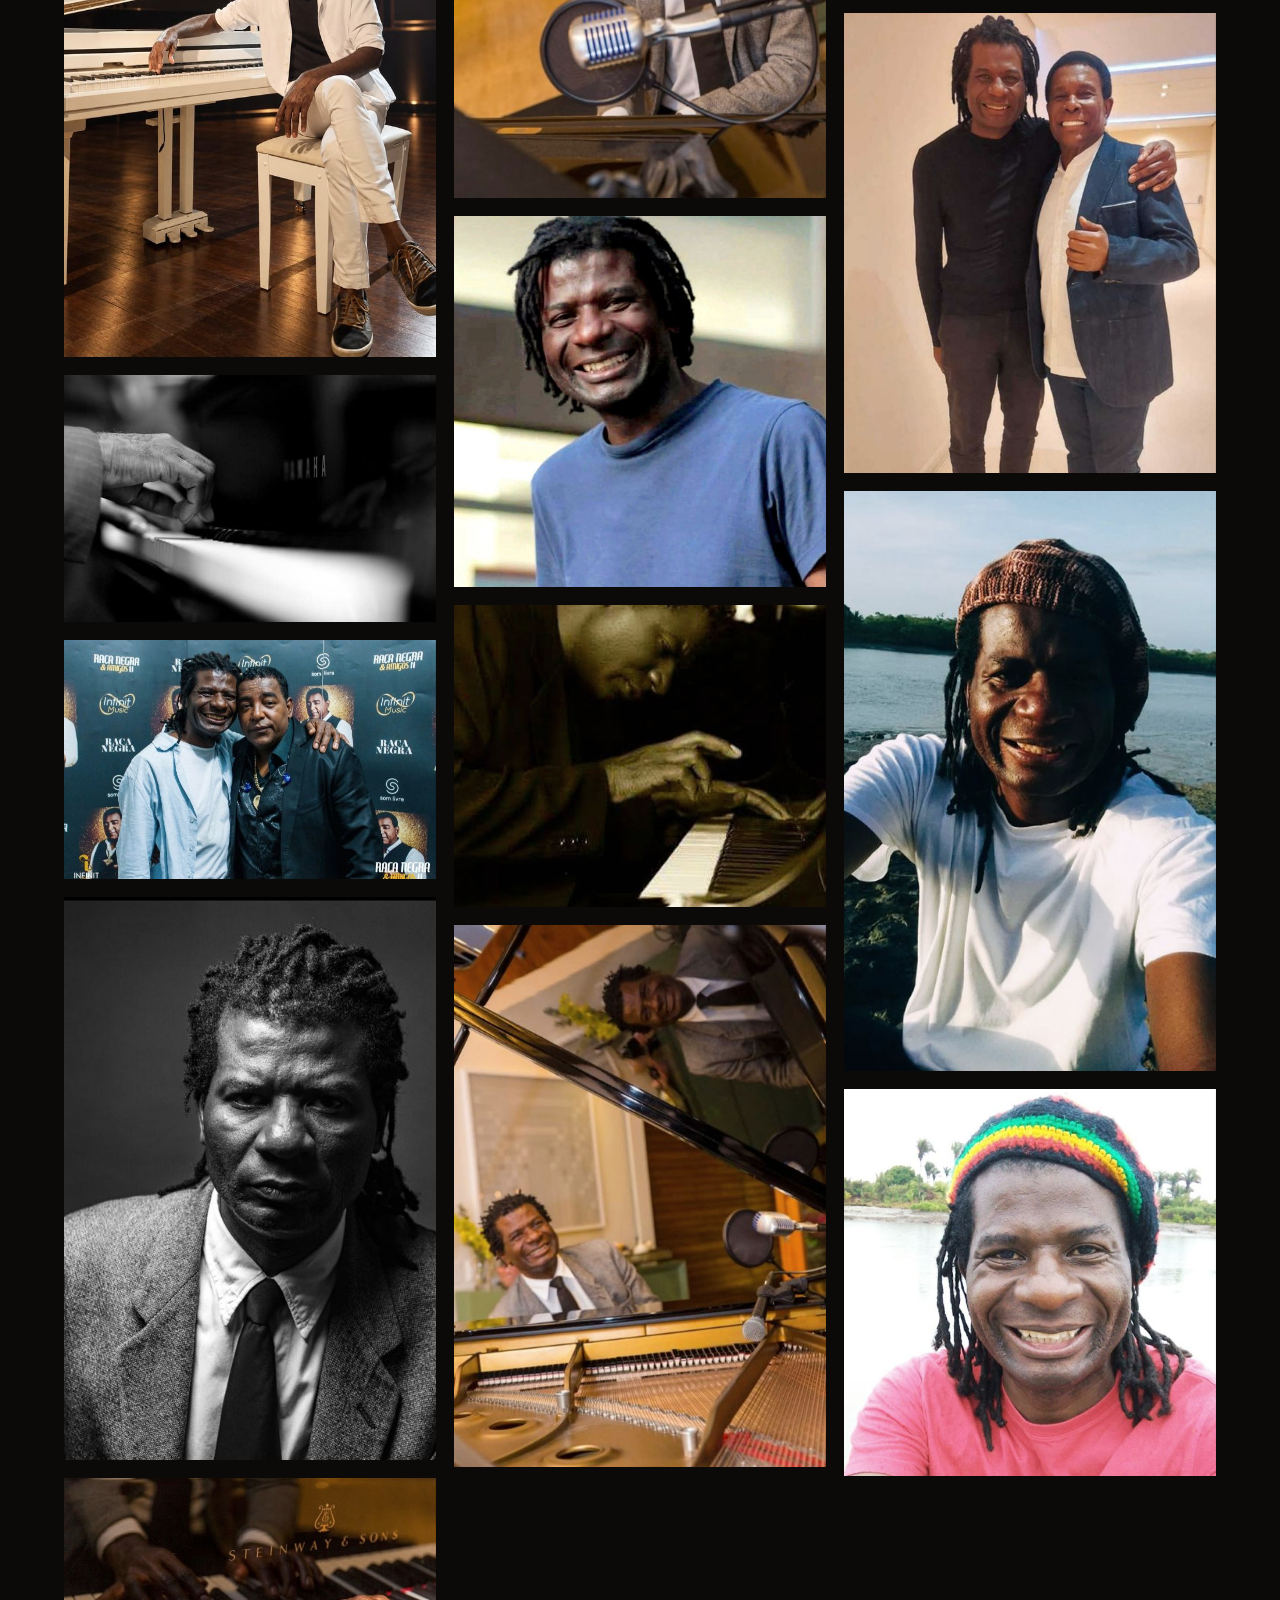
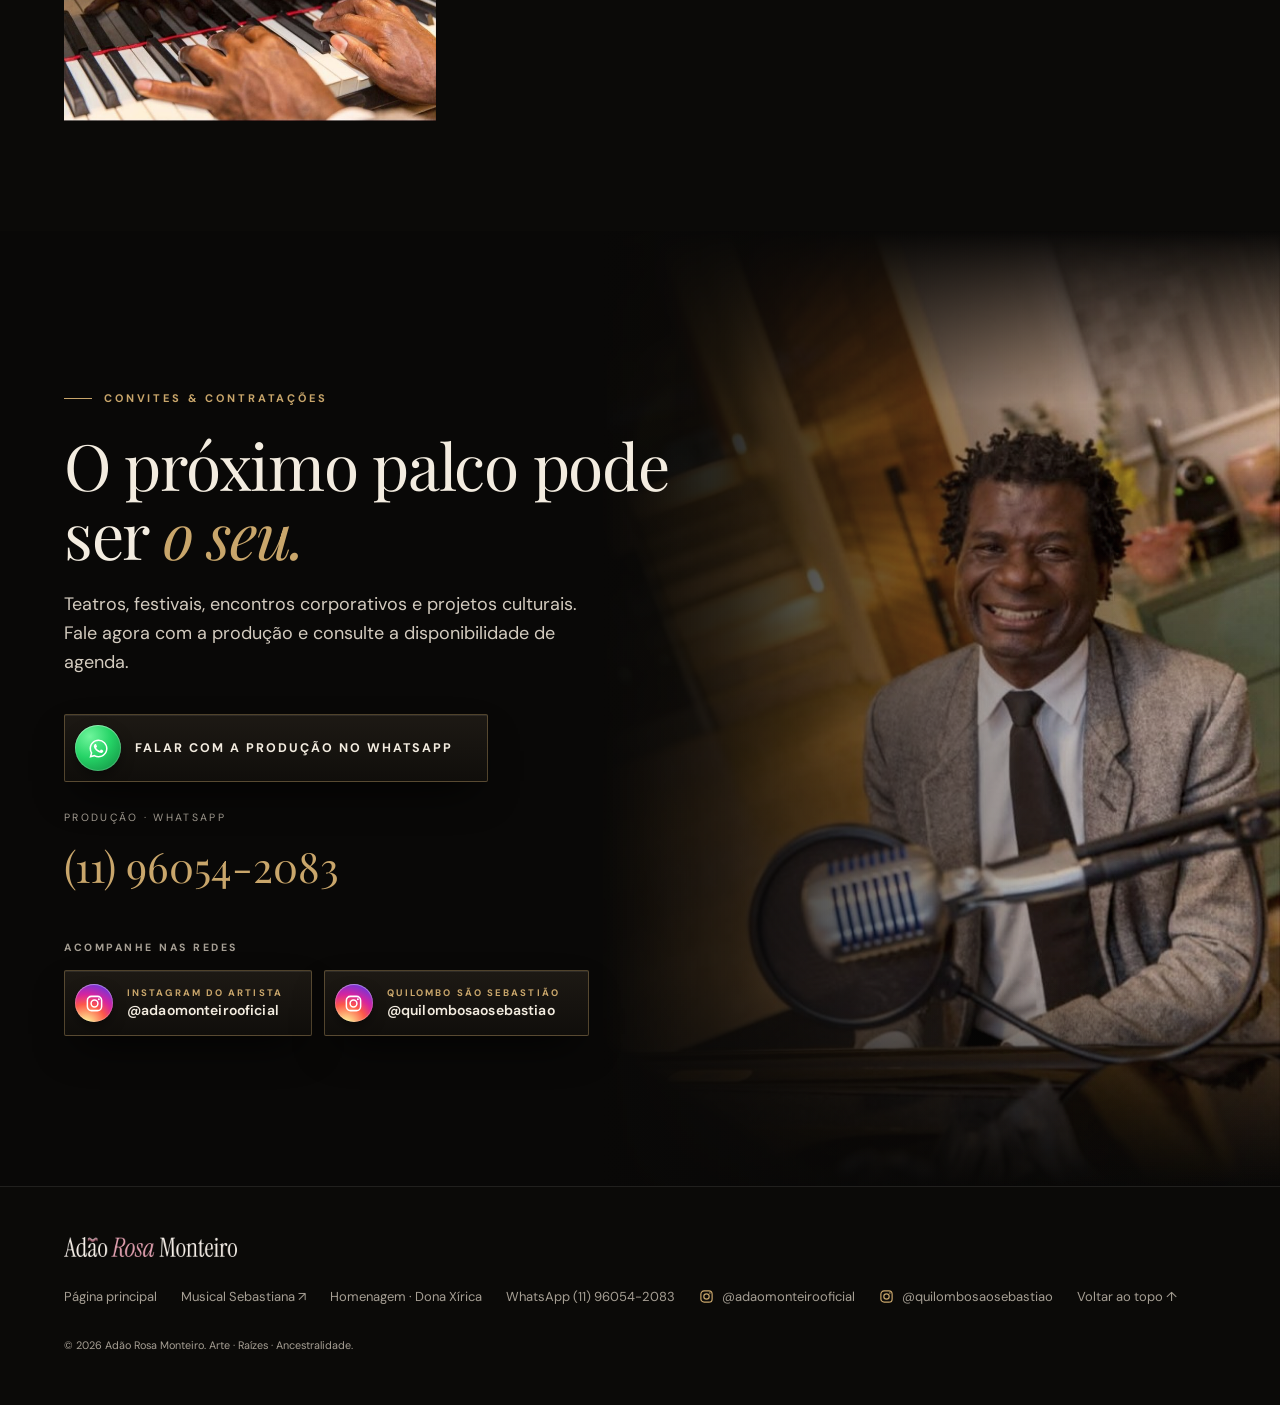
==== commit 5569835c: "Nova página Homenagem: Dona Xírica (Maria Basílio de Paschoa) Co-Authored-By: Claude Opus 5.5 <norep" ====
--- a/galeria.html
+++ b/galeria.html
@@ -11,7 +11,7 @@
 <link rel="preconnect" href="https://fonts.googleapis.com">
 <link rel="preconnect" href="https://fonts.gstatic.com" crossorigin>
 <link href="https://fonts.googleapis.com/css2?family=DM+Sans:opsz,wght@9..40,400;9..40,500;9..40,600;9..40,700&family=Playfair+Display:ital,wght@0,400;0,500;0,600;1,400;1,500&display=swap" rel="stylesheet">
-<link rel="stylesheet" href="styles.css?v=9">
+<link rel="stylesheet" href="styles.css?v=17">
 </head>
 <body class="page-galeria">
 
@@ -57,6 +57,7 @@
         <span class="menu-k">03 · Assistir</span>
         <a href="galeria.html" aria-current="page">Galeria &amp; Shows</a>
         <a href="musical.html">Musical Sebastiana</a>
+        <a href="homenagem.html">Homenagem · Dona Xírica</a>
         <a href="index.html#momentos" data-desde="2026-11-21T00:00:00-03:00">Melhores momentos</a>
       </div>
     </div>
@@ -275,6 +276,7 @@
     <div class="links">
       <a href="index.html">Página principal</a>
       <a href="musical.html" target="_blank" rel="noopener">Musical Sebastiana ↗</a>
+      <a href="homenagem.html">Homenagem · Dona Xírica</a>
       <a class="wa-link" data-msg="galeria" href="#">WhatsApp (11) 96054-2083</a>
       <a class="foot-ig" href="https://www.instagram.com/adaomonteirooficial/" target="_blank" rel="noopener noreferrer"><svg width="15" height="15"><use href="#ig"/></svg>@adaomonteirooficial</a>
       <a class="foot-ig" href="https://www.instagram.com/quilombosaosebastiao/" target="_blank" rel="noopener noreferrer"><svg width="15" height="15"><use href="#ig"/></svg>@quilombosaosebastiao</a>
@@ -319,6 +321,6 @@
 </div>
 
 <script src="galeria.js?v=5"></script>
-<script src="script.js?v=6"></script>
+<script src="script.js?v=7"></script>
 </body>
 </html>
--- a/styles.css
+++ b/styles.css
@@ -842,3 +842,123 @@
 html.menu-aberto{overflow:hidden}
 @media(max-width:980px){.menu-cols{grid-template-columns:1fr;gap:28px;align-content:start;padding:24px 0 36px}.menu-col{padding-top:18px}.menu-col a{font-size:27px}}
 @media(max-width:620px){.menu-btn{height:40px;padding:0 14px}.menu-top{height:66px}.menu-foot .btn{width:100%;justify-content:center}.menu-social{flex-direction:column;gap:10px}}
+
+/* Mural: apresentação com vídeos (show + bastidores) */
+.mom-card.mom-wide{grid-column:span 2;display:grid;grid-template-columns:minmax(0,.9fr) minmax(0,1.1fr);grid-template-rows:auto 1fr}
+.mom-wide .mom-media{grid-row:1 / span 2}
+.mom-wide .mom-body{padding-bottom:10px}
+.mom-vids{display:grid;grid-template-columns:1fr 1fr;gap:16px;padding:6px 26px 26px;align-content:start}
+.mom-vids .phone{padding:6px;border-radius:20px}
+.mom-vids .phone video{border-radius:15px}
+.mom-vids .play{inset:6px;border-radius:15px}
+.mom-vids .play-circle{width:54px;height:54px;box-shadow:0 0 0 8px #c9a66b30}
+.mom-vids .play-circle svg{width:20px;height:20px}
+.mom-v-cap{margin:10px 0 0;font-size:12px;color:var(--muted);text-align:center;line-height:1.4}
+.mom-v-cap b{color:var(--gold);font-weight:600}
+@media(max-width:980px){.mom-card.mom-wide{grid-column:1 / -1}}
+@media(max-width:620px){.mom-card.mom-wide{grid-template-columns:1fr}.mom-wide .mom-media{grid-row:auto}.mom-vids{padding:0 20px 22px;gap:12px}}
+
+/* Fotos dos shows no mural de melhores momentos */
+.mom-fotos{grid-column:1 / -1;margin-top:4px}
+.mom-fotos-h{margin:0 0 12px;font-size:10.5px;letter-spacing:.2em;text-transform:uppercase;color:var(--muted)}
+.mom-fotos-h b{color:var(--gold);font-weight:700}
+.mf-grid{display:grid;grid-template-columns:repeat(4,1fr);gap:8px}
+.mf-item{position:relative;aspect-ratio:1;overflow:hidden;padding:0;border:1px solid var(--line);background:#0a0908;cursor:zoom-in}
+.mf-item img{width:100%;height:100%;object-fit:cover;filter:saturate(.92);transition:transform .8s cubic-bezier(.2,.7,.2,1),filter .4s}
+.mf-item:hover img{transform:scale(1.07);filter:saturate(1.05)}
+.mf-item:focus-visible{outline:2px solid var(--gold);outline-offset:2px}
+.mf-grid.is-collapsed .mf-item:nth-child(n+9){display:none}
+.mf-more{position:absolute;inset:0;display:grid;place-items:center;background:#0b0a08b3;color:var(--cream);font:600 22px var(--serif);letter-spacing:.02em;transition:background .3s}
+.mf-item:hover .mf-more{background:#0b0a0899}
+@media(max-width:620px){.mf-grid{grid-template-columns:repeat(3,1fr);gap:6px}.mf-grid.is-collapsed .mf-item:nth-child(n+7){display:none}}
+.mom-fotos-h a{color:var(--cream);border-bottom:1px solid #c9a66b66;transition:color .2s}
+.mom-fotos-h a:hover{color:var(--gold)}
+
+/* Na imprensa: Élida Abreu (NTV) */
+.imprensa{border-bottom:1px solid var(--line);background:radial-gradient(ellipse 55% 60% at 85% 40%,#c9a66b12,transparent 70%)}
+.imp-grid{display:grid;grid-template-columns:minmax(0,1.15fr) minmax(0,.85fr);gap:64px;align-items:center}
+.imp-text h2{font-size:clamp(2.2rem,4.4vw,3.6rem);line-height:1.1;margin:18px 0 24px}
+.imp-text p{margin:0 0 16px}
+.imp-lead{font-size:18px;line-height:1.65;color:var(--cream)}
+.imp-text p{color:#c3bbaf;line-height:1.75}
+.imp-pontos{list-style:none;padding:0;margin:28px 0;display:grid;gap:14px}
+.imp-pontos li{display:flex;gap:16px;align-items:baseline;color:#d8d0c3;line-height:1.55;border-top:1px solid var(--line);padding-top:14px}
+.imp-pontos span{font:600 12px var(--sans);letter-spacing:.18em;color:var(--gold)}
+.imp-selo{display:inline-block;margin:4px 0 22px;padding:10px 18px;border:1px solid #c9a66b66;color:var(--gold)!important;font:600 12px var(--sans);letter-spacing:.24em;text-transform:uppercase}
+.imp-video{display:flex;justify-content:center}
+.imp-video .instagram-media{margin:0 auto!important;min-width:0!important;width:100%!important;max-width:400px!important;border-radius:14px!important;overflow:hidden}
+.imp-video blockquote{position:relative;aspect-ratio:9/16;max-height:640px;display:flex;align-items:flex-end;border:1px solid #c9a66b40;background:#0e0c09 url(assets/momentos/patos-2026-06.jpg) center/cover no-repeat}
+.imp-video blockquote::before{content:"";position:absolute;inset:0;background:linear-gradient(0deg,#0b0a08f2 10%,#0b0a0840 60%,#0b0a0820)}
+.imp-video blockquote>a{position:relative;display:flex;flex-direction:column;gap:14px;padding:28px;color:var(--cream);font:400 20px/1.35 var(--serif)}
+.imp-video blockquote>a::before{content:"▶";display:grid;place-items:center;width:58px;height:58px;border-radius:50%;background:var(--gold);color:#16110a;font-size:18px;box-shadow:0 0 0 10px #c9a66b30}
+@media(max-width:980px){.imp-grid{grid-template-columns:1fr;gap:40px}}
+.boa-redes{margin-top:96px;padding-top:72px;border-top:1px solid var(--line)}
+.boa-head{max-width:640px;margin-bottom:40px}
+.boa-head h3{font-size:clamp(1.8rem,3.2vw,2.6rem);line-height:1.15;margin:16px 0 14px}
+.boa-head h3 em{color:var(--gold)}
+.boa-head p{color:#c3bbaf;margin:0}
+.boa-posts{display:grid;grid-template-columns:repeat(2,minmax(0,400px));gap:32px;justify-content:start}
+.boa-post .instagram-media{margin:0!important;min-width:0!important;width:100%!important;max-width:400px!important;border-radius:14px!important;overflow:hidden}
+.boa-post blockquote{position:relative;aspect-ratio:4/5;display:flex;align-items:flex-end;border:1px solid #c9a66b40;background:#0e0c09 center/cover no-repeat}
+.boa-post blockquote::before{content:"";position:absolute;inset:0;background:linear-gradient(0deg,#0b0a08f2 12%,#0b0a0833 65%)}
+.boa-post blockquote>a{position:relative;display:flex;align-items:center;gap:14px;padding:24px;color:var(--cream);font:400 18px/1.35 var(--serif)}
+.boa-post blockquote>a::before{content:"";flex:none;width:42px;height:42px;border-radius:12px;border:1.5px solid var(--gold);box-shadow:inset 0 0 0 9px #0b0a08,inset 0 0 0 11px var(--gold)}
+.boa-follow{display:flex;flex-wrap:wrap;gap:14px;margin-top:36px}
+.boa-follow .btn{display:inline-flex;align-items:center;gap:10px}
+@media(max-width:860px){.boa-posts{grid-template-columns:1fr;justify-items:center}.boa-redes{margin-top:64px;padding-top:56px}}
+.boa-quote{margin:0 0 72px;padding:0 0 64px;border-bottom:1px solid var(--line);text-align:center}
+.boa-quote blockquote{margin:0 auto;max-width:900px;font:italic 400 clamp(1.7rem,3.6vw,2.9rem)/1.25 var(--serif);color:var(--cream)}
+.boa-quote figcaption{margin-top:22px;font-size:11px;letter-spacing:.22em;text-transform:uppercase;color:var(--muted)}
+.boa-quote figcaption b{color:var(--gold);font-weight:700}
+
+/* =========================================================
+   HOMENAGEM · Dona Xírica (homenagem.html) + destaque no index
+   ========================================================= */
+.hm-hero .mu-hero-photo img{object-position:40% 30%}
+.hm-fullname{font-family:var(--serif);font-style:italic;font-size:clamp(1.3rem,2.2vw,1.7rem);color:var(--gold2);margin:-10px 0 18px}
+.hm-grid{display:grid;grid-template-columns:.8fr 1.2fr;gap:80px;align-items:start}
+.hm-grid>*{min-width:0}
+.hm-aside{position:sticky;top:110px;display:grid;gap:22px}
+.hm-portrait{position:relative;margin:0}
+.hm-portrait img{width:100%;aspect-ratio:4/5;object-fit:cover;object-position:60% 30%;border:1px solid #c9a66b40;box-shadow:0 40px 100px #000a}
+.hm-portrait::before,.hm-portrait::after{content:"";position:absolute;width:26px;height:26px;border-color:var(--gold);border-style:solid;z-index:2}
+.hm-portrait::before{top:-8px;left:-8px;border-width:1px 0 0 1px}
+.hm-portrait::after{bottom:-8px;right:-8px;border-width:0 1px 1px 0}
+.hm-card{padding:34px 28px}
+.hm-card .mu-credit{font-size:18px;line-height:1.35}
+.hm-local{margin:18px 0 0;font-size:11px;letter-spacing:.22em;text-transform:uppercase;color:var(--muted)}
+.hm-text p{color:#c3bbaf;font-size:17px;line-height:1.75;margin:0 0 20px;max-width:640px}
+.hm-text .hm-lead{color:var(--cream);font-size:19px}
+.hm-text .hm-lead::first-letter{float:left;font-family:var(--serif);font-size:4.4em;line-height:.85;padding:6px 12px 0 0;color:var(--gold)}
+.hm-pull{margin:44px 0;padding:8px 0 8px 30px;border-left:1px solid var(--gold);font-family:var(--serif);font-size:clamp(1.5rem,2.6vw,2.1rem);line-height:1.3;color:var(--cream);max-width:620px}
+.hm-pull em{color:var(--gold);font-style:italic}
+.hm-text .hm-close{margin-top:40px;padding-top:30px;border-top:1px solid #c9a66b33;font-family:var(--serif);font-size:clamp(1.4rem,2.4vw,1.9rem);line-height:1.35;color:var(--cream)}
+.hm-close em{color:var(--gold);font-style:italic}
+.hm-pillars{padding-top:90px;padding-bottom:90px}
+.hm-gallery{display:grid;grid-template-columns:repeat(4,1fr);gap:14px}
+.hm-gallery .mf-item{position:relative;aspect-ratio:3/4;padding:0;border:1px solid var(--line);background:#000;cursor:zoom-in;overflow:hidden}
+.hm-gallery img{width:100%;height:100%;object-fit:cover;object-position:50% 30%;transition:transform 1.2s cubic-bezier(.2,.7,.2,1),filter .5s;filter:saturate(.92)}
+.hm-gallery .mf-item:hover img{transform:scale(1.05);filter:saturate(1.05)}
+.hm-gallery .mf-item:focus-visible{outline:2px solid var(--gold);outline-offset:3px}
+/* destaque no index */
+.hm-feature{position:relative;overflow:hidden;background:radial-gradient(ellipse at 80% 20%,#c9a66b14,transparent 60%),#0d0b09;border-block:1px solid #c9a66b26}
+.hm-feature-grid{display:grid;grid-template-columns:.85fr 1.15fr;gap:80px;align-items:center}
+.hm-feature-grid>*{min-width:0}
+.hm-feature h2{font-size:clamp(2.4rem,4.8vw,4.2rem);line-height:1.05;margin:18px 0 8px}
+.hm-feature p{color:#c3bbaf;font-size:17px;max-width:560px}
+.hm-feature blockquote{margin:26px 0 32px;padding-left:22px;border-left:1px solid var(--gold);font-family:var(--serif);font-style:italic;font-size:clamp(1.2rem,2vw,1.5rem);color:var(--cream);max-width:540px}
+@media(max-width:980px){
+  .hm-gallery{grid-template-columns:1fr 1fr}
+  .hm-grid,.hm-feature-grid{grid-template-columns:1fr;gap:50px}
+  .hm-aside{position:static;grid-template-columns:1fr 1fr;align-items:stretch}
+  .hm-portrait img{height:100%}
+}
+@media(max-width:620px){
+  .hm-aside{grid-template-columns:1fr}
+  .hm-portrait img{aspect-ratio:4/5;height:auto}
+  .hm-text p{font-size:16.5px}
+  .hm-text .hm-lead{font-size:18px}
+  .hm-pull{padding-left:20px;margin:34px 0}
+  .hm-gallery{gap:10px}
+  .hm-feature .btn{width:100%}
+}
